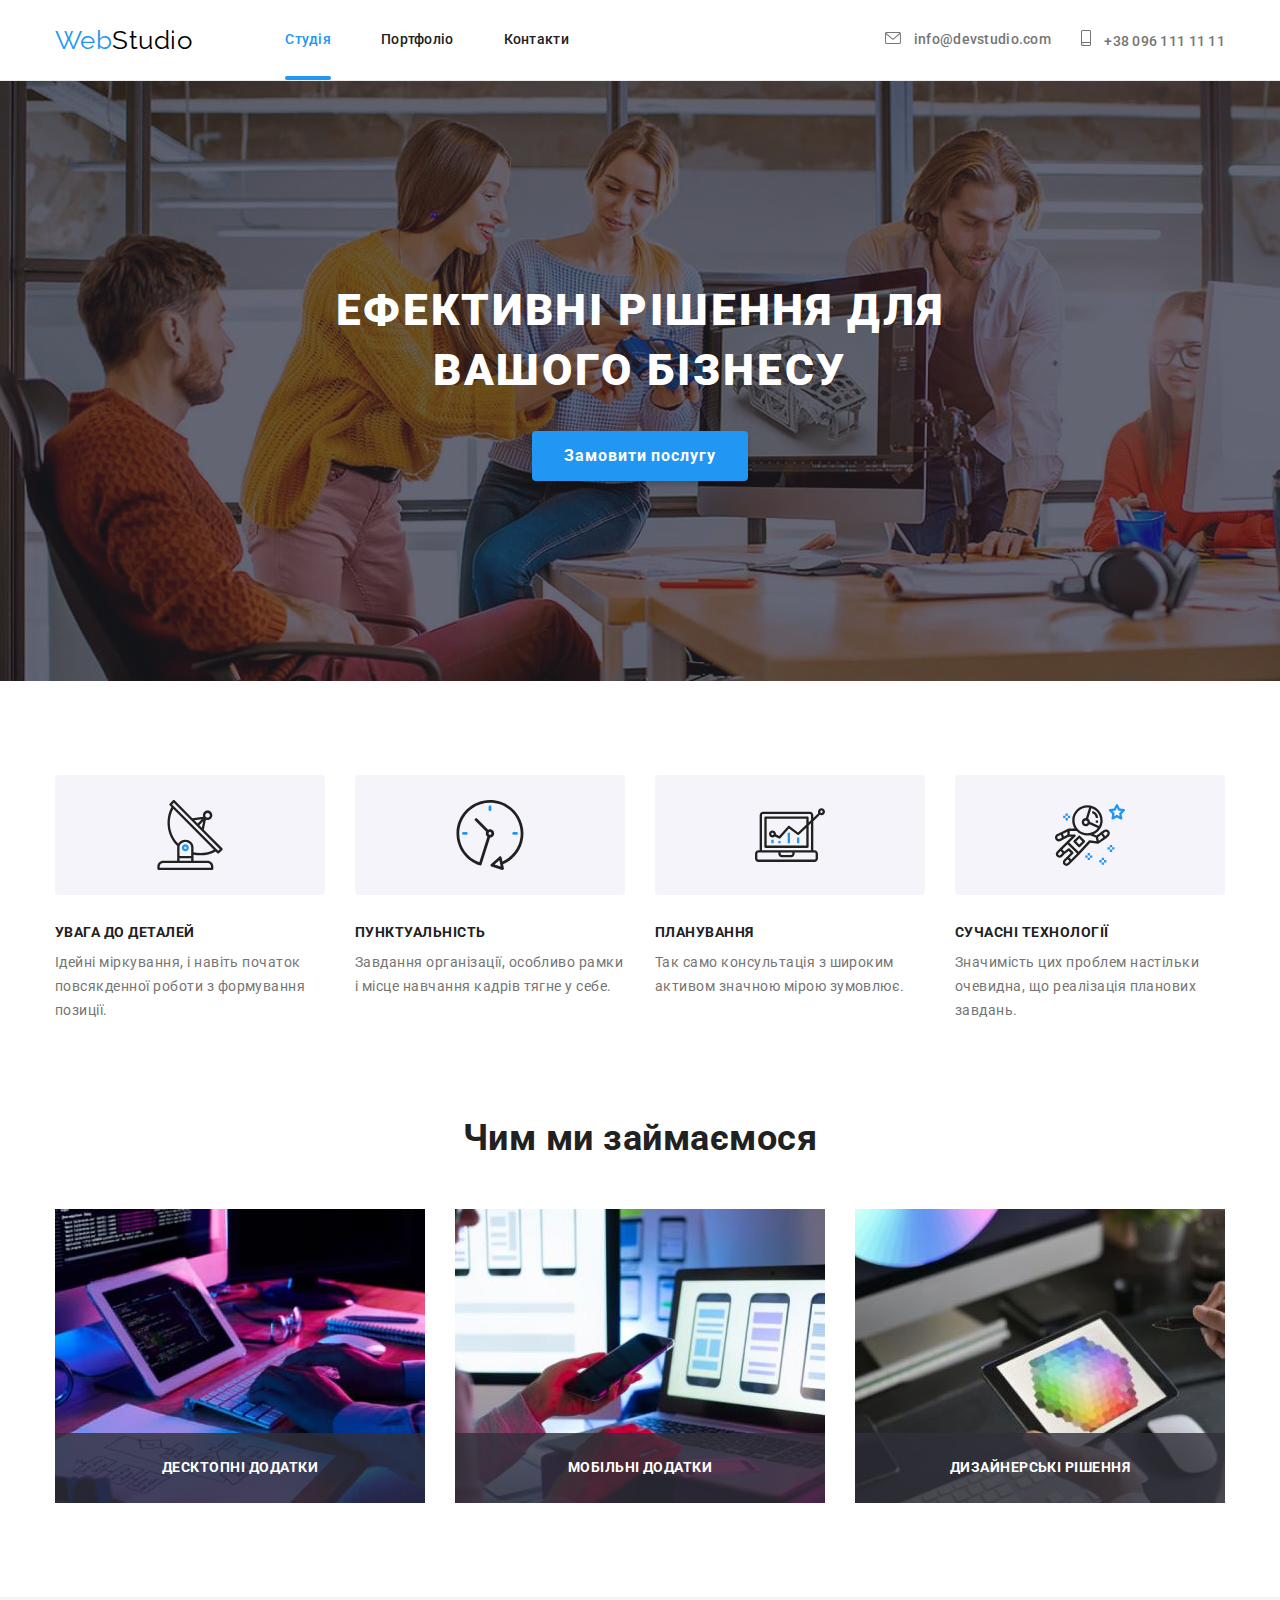
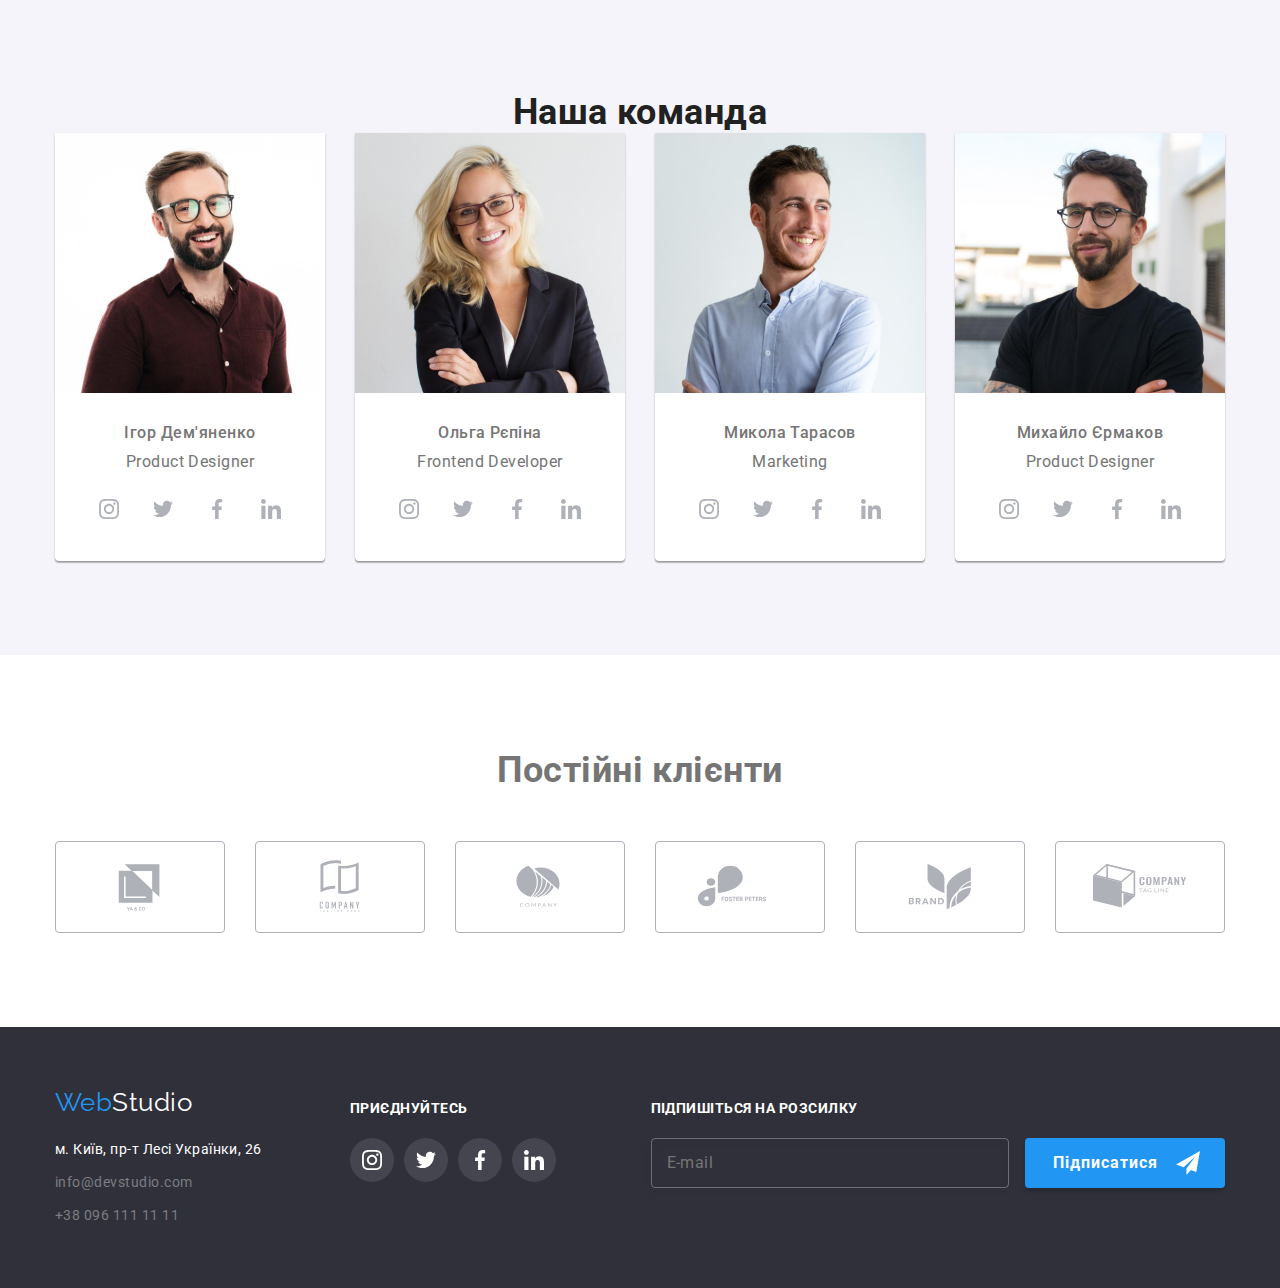
==== index.html @ 7f865528 "Created_scss_projects" ====
<!DOCTYPE html>
<html lang="uk">

<head>
    <meta charset="UTF-8">
    <meta http-equiv="X-UA-Compatible" content="IE=edge">
    <meta name="viewport" content="width=device-width, initial-scale=1.0">
    <title>Web Studio</title>

    <link rel="preconnect" href="https://fonts.googleapis.com">
    <link rel="preconnect" href="https://fonts.gstatic.com" crossorigin>
    <link
        href="https://fonts.googleapis.com/css2?family=Raleway:wght@700&family=Roboto:wght@400;500;700;900&display=swap"
        rel="stylesheet">

    <link rel="stylesheet"
        href="https://cdnjs.cloudflare.com/ajax/libs/modern-normalize/1.1.0/modern-normalize.min.css">

    <link rel="stylesheet" href="./css/styles.css">
    <link rel="stylesheet" href="./css/main.min.css">
</head>

<body>

    <!--https://www.figma.com/file/L1sQE5gJmSrHmVDS6Bs9R8/Web-Studio-(Version-2.1)-(Copy)?node-id=0%3A1-->

    <!--Site header!-->

    <header class="page-header">

        <nav class="container page-header__container">

            <a href="./index.html" lang="en" class="logo logo--headercolor page-header__logo">
                <span class="logo--partcolor">Web</span>Studio</a>

            <ul class="site-nav">
                <li class="site-nav__item"><a href="./index.html" class="site-nav__link current">Студія</a></li>
                <li class="site-nav__item"><a href="./portfolio.html" class="site-nav__link">Портфоліо</a></li>
                <li class="site-nav__item"><a href="" class="site-nav__link">Контакти</a></li>
            </ul>

            <ul class="contacts">
                <li class="contacts__item"><a href="mailto:info@devstudio.com" class="contacts__link">
                        <svg class="contacts__item--icon" width="16" height="12">
                            <use href="./images/icons.svg#icon-envelope"></use>
                        </svg>
                        info@devstudio.com</a></li>
                <li class="contacts__item"><a href="tel:+380961111111" class="contacts__link">
                        <svg class="contacts__item--icon" width="10" height="16">
                            <use href="./images/icons.svg#icon-smartphone"></use>
                        </svg>
                        +38 096 111 11 11</a></li>
            </ul>
        </nav>

    </header>

    <!--Main part!-->

    <main>


        <section class="hero">
            <div class="container hero__container">
                <h1 class="hero__title hero__title--indent">Ефективні рішення для <br>вашого бізнесу</h1>
                <button type="button" class="button-hero" data-modal-open>Замовити послугу</button>
            </div>
        </section>

        <section class="container features">
            <h2 class="section__title visually-hidden">Наші переваги</h2>

            <ul class="features__list">
                <li class="features__item">
                    <div class="features__icon features__icon--indent">
                        <svg class="features__picture" width="70" height="70">
                            <use href="./images/icons.svg#icon-antenna"></use>
                        </svg>
                    </div>
                    <h3 class="subtitle features__subtitle--indent">увага до деталей</h3>
                    <p class="features__text">Ідейні міркування, і навіть початок повсякденної роботи з формування
                        позиції.</p>
                </li>
                <li class="features__item">
                    <div class="features__icon features__icon--indent">
                        <svg class="features__picture" width="70" height="70">
                            <use href="./images/icons.svg#icon-clock"></use>
                        </svg>
                    </div>
                    <h3 class="subtitle features__subtitle--indent">пунктуальність</h3>
                    <p class="features__text">Завдання організації, особливо рамки і місце навчання кадрів тягне у себе.
                    </p>
                </li>
                <li class="features__item">
                    <div class="features__icon features__icon--indent">
                        <svg class="features__picture" width="70" height="70">
                            <use href="./images/icons.svg#icon-diagram"></use>
                        </svg>
                    </div>
                    <h3 class="subtitle features__subtitle--indent">планування</h3>
                    <p class="features__text">Так само консультація з широким активом значною мірою зумовлює.</p>
                </li>
                <li class="features__item">
                    <div class="features__icon features__icon--indent">
                        <svg class="features__picture" width="70" height="70">
                            <use href="./images/icons.svg#icon-astronaut"></use>
                        </svg>
                    </div>
                    <h3 class="subtitle features__subtitle--indent">сучасні технології</h3>
                    <p class="features__text">Значимість цих проблем настільки очевидна, що реалізація планових завдань.
                    </p>
                </li>
            </ul>
        </section>

        <section class="projects">
            <div class="container projects__container">
                <h2 class="section__title section__title--indent">Чим ми займаємося</h2>
                <ul class="projects__list">
                    <li class="projects__item">
                        <img src="./images/img-1.jpg" alt="Комп'ютер" width="370">
                        <h3 class="subtitle projects__subtitle">Десктопні додатки</h3>
                    </li>
                    <li class="projects__item">
                        <img src="./images/img-2.jpg" alt="Телефон" width="370">
                        <h3 class="subtitle projects__subtitle">Мобільні додатки</h3>
                    </li>
                    <li class="projects__item">
                        <img src="./images/img-3.jpg" alt="Планшет" width="370">
                        <h3 class="subtitle projects__subtitle">Дизайнерські рішення</h3>
                    </li>
                </ul>
            </div>
        </section>

        <section class="team">
            <div class="container">
                <h2 class="title section__title">Наша команда</h2>
                <ul class="list">
                    <li class="item item-card">
                        <img src="./images/photo-1.jpg" alt="Фото Ігора" width="270">
                        <h3 class="title title-name">Ігор Дем'яненко</h3>
                        <p lang="en" class="text">Product Designer</p>
                        <ul class="list list-networks">
                            <li class="item icon-item">
                                <a href="" class="link social-networks" aria-label="Instagram">
                                    <svg class="icon-networks" width="20" height="20">
                                        <use href="./images/icons.svg#icon-instagram"></use>
                                    </svg>
                                </a><span class="visually-hidden">Instagram</span>
                            </li>
                            <li class="item icon-item">
                                <a href="" class="link social-networks" aria-label="Twitter">
                                    <svg class="icon-networks" width="20" height="20">
                                        <use href="./images/icons.svg#icon-twitter"></use>
                                    </svg>
                                </a><span class="visually-hidden">Twitter</span>
                            </li>
                            <li class="item icon-item">
                                <a href="" class="link social-networks" aria-label="Facebook">
                                    <svg class="icon-networks" width="20" height="20">
                                        <use href="./images/icons.svg#icon-facebook"></use>
                                    </svg>
                                </a><span class="visually-hidden">Facebook</span>
                            </li>
                            <li class="item icon-item">
                                <a href="" class="link social-networks" aria-label="Linkedin">
                                    <svg class="icon-networks" width="20" height="20">
                                        <use href="./images/icons.svg#icon-linkedin"></use>
                                    </svg>
                                </a><span class="visually-hidden">Linkedin</span>
                            </li>
                        </ul>
                    </li>
                    <li class="item item-card">
                        <img src="./images/photo-2.jpg" alt="Фото Ольги" width="270">
                        <h3 class="title title-name">Ольга Рєпіна</h3>
                        <p lang="en" class="text">Frontend Developer</p>
                        <ul class="list list-networks">
                            <li class="item icon-item">
                                <a href="" class="link social-networks" aria-label="Instagram">
                                    <svg class="icon-networks" width="20" height="20">
                                        <use href="./images/icons.svg#icon-instagram"></use>
                                    </svg>
                                </a><span class="visually-hidden">Instagram</span>
                            </li>
                            <li class="item icon-item">
                                <a href="" class="link social-networks" aria-label="Twitter">
                                    <svg class="icon-networks" width="20" height="20">
                                        <use href="./images/icons.svg#icon-twitter"></use>
                                    </svg>
                                </a><span class="visually-hidden">Twitter</span>
                            </li>
                            <li class="item icon-item">
                                <a href="" class="link social-networks" aria-label="Facebook">
                                    <svg class="icon-networks" width="20" height="20">
                                        <use href="./images/icons.svg#icon-facebook"></use>
                                    </svg>
                                </a><span class="visually-hidden">Facebook</span>
                            </li>
                            <li class="item icon-item">
                                <a href="" class="link social-networks" aria-label="Linkedin">
                                    <svg class="icon-networks" width="20" height="20">
                                        <use href="./images/icons.svg#icon-linkedin"></use>
                                    </svg>
                                </a><span class="visually-hidden">Linkedin</span>
                            </li>
                        </ul>
                    </li>
                    <li class="item item-card">
                        <img src="./images/photo-3.jpg" alt="Фото Миколи" width="270">
                        <h3 class="title title-name">Микола Тарасов</h3>
                        <p lang="en" class="text">Marketing</p>
                        <ul class="list list-networks">
                            <li class="item icon-item">
                                <a href="" class="link social-networks" aria-label="Instagram">
                                    <svg class="icon-networks" width="20" height="20">
                                        <use href="./images/icons.svg#icon-instagram"></use>
                                    </svg>
                                </a><span class="visually-hidden">Instagram</span>
                            </li>
                            <li class="item icon-item">
                                <a href="" class="link social-networks" aria-label="Twitter">
                                    <svg class="icon-networks" width="20" height="20">
                                        <use href="./images/icons.svg#icon-twitter"></use>
                                    </svg>
                                </a><span class="visually-hidden">Twitter</span>
                            </li>
                            <li class="item icon-item">
                                <a href="" class="link social-networks" aria-label="Facebook">
                                    <svg class="icon-networks" width="20" height="20">
                                        <use href="./images/icons.svg#icon-facebook"></use>
                                    </svg>
                                </a><span class="visually-hidden">Facebook</span>
                            </li>
                            <li class="item icon-item">
                                <a href="" class="link social-networks" aria-label="Linkedin">
                                    <svg class="icon-networks" width="20" height="20">
                                        <use href="./images/icons.svg#icon-linkedin"></use>
                                    </svg>
                                </a><span class="visually-hidden">Linkedin</span>
                            </li>
                        </ul>
                    </li>
                    <li class="item item-card">
                        <img src="./images/photo-4.jpg" alt="Фото Михайла" width="270">
                        <h3 class="title title-name">Михайло Єрмаков</h3>
                        <p lang="en" class="text">Product Designer</p>
                        <ul class="list list-networks">
                            <li class="item icon-item">
                                <a href="" class="link social-networks" aria-label="Instagram">
                                    <svg class="icon-networks" width="20" height="20">
                                        <use href="./images/icons.svg#icon-instagram"></use>
                                    </svg>
                                </a><span class="visually-hidden">Instagram</span>
                            </li>
                            <li class="item icon-item">
                                <a href="" class="link social-networks" aria-label="Twitter">
                                    <svg class="icon-networks" width="20" height="20">
                                        <use href="./images/icons.svg#icon-twitter"></use>
                                    </svg>
                                </a><span class="visually-hidden">Twitter</span>
                            </li>
                            <li class="item icon-item">
                                <a href="" class="link social-networks" aria-label="Facebook">
                                    <svg class="icon-networks" width="20" height="20">
                                        <use href="./images/icons.svg#icon-facebook"></use>
                                    </svg>
                                </a><span class="visually-hidden">Facebook</span>
                            </li>
                            <li class="item icon-item">
                                <a href="" class="link social-networks" aria-label="Linkedin">
                                    <svg class="icon-networks" width="20" height="20">
                                        <use href="./images/icons.svg#icon-linkedin"></use>
                                    </svg>
                                </a><span class="visually-hidden">Linkedin</span>
                            </li>
                        </ul>
                    </li>
                </ul>
            </div>
        </section>

        <section class="clients">

            <div class="container">

                <h2 class="title">Постійні клієнти</h2>

                <ul class="list">
                    <li class="item">
                        <a href="" class="link" aria-label="YO&CO">
                            <svg class="icon-clients" width="106" height="60">
                                <use href="./images/icons.svg#icon-YOCO">
                                    <span class="visually-hidden">YO&CO</span>
                                </use>
                            </svg>
                        </a>
                    </li>
                    <li>
                        <a href="" class="link" aria-label="Tarline Here">
                            <svg class="icon-clients" width="106" height="60">
                                <use href="./images/icons.svg#icon-Tarline-Here">
                                    <span class="visually-hidden">Tarline Here</span>
                                </use>
                            </svg>
                        </a>
                    </li>
                    <li>
                        <a href="" class="link" aria-label="Company">
                            <svg class="icon-clients" width="106" height="60">
                                <use href="./images/icons.svg#icon-Company">
                                    <span class="visually-hidden">Company</span>
                                </use>
                            </svg>
                        </a>
                    </li>
                    <li>
                        <a href="" class="link" aria-label="Foster Peters">
                            <svg class="icon-clients" width="106" height="60">
                                <use href="./images/icons.svg#icon-Foster-Peders">
                                    <span class="visually-hidden">Foster Peters</span>
                                </use>
                            </svg>
                        </a>
                    </li>
                    <li>
                        <a href="" class="link" aria-label="Brand">
                            <svg class="icon-clients" width="106" height="60">
                                <use href="./images/icons.svg#icon-Brand">
                                    <span class="visually-hidden">Brand</span>
                                </use>
                            </svg>
                        </a>
                    </li>
                    <li>
                        <a href="" class="link" aria-label="Tag Line">
                            <svg class="icon-clients" width="106" height="60">
                                <use href="./images/icons.svg#icon-Tag-Line">
                                    <span class="visually-hidden">Tag Line</span>
                                </use>
                            </svg>
                        </a>
                    </li>
                </ul>
            </div>


        </section>

    </main>

    <!--Site footer!-->

    <footer class="page-footer">

        <section class="container footer-padding">
            <div class="footer-nav">
                <a href="./index.html" lang="en" class="logo logo--footercolor page-footer__logo"><span
                        class="logo--partcolor">Web</span>Studio</a>

                <address>
                    <ul class="contacts-footer list">
                        <li class="item">
                            <a href="https://goo.gl/maps/ekGpi4PjUEy4v1Jb8" target="_blank" rel="noopener noreferrer"
                                class="footer-address link">м. Київ, пр-т Лесі Українки, 26</a>
                        </li>
                        <li class="item"><a href="mailto:info@devstudio.com"
                                class="footer-mail link">info@devstudio.com</a>
                        </li>
                        <li class="item"><a href="tel:+380961111111" class="footer-mail link">+38 096 111 11 11</a></li>
                    </ul>
                </address>
            </div>

            <div class="networks">
                <b class="title">приєднуйтесь</b>

                <ul class="list list-networks">
                    <li class="item icon-item">
                        <a href="" class="link social-networks" aria-label="Instagram">
                            <svg class="icon-networks" width="20" height="20">
                                <use href="./images/icons.svg#icon-instagram"></use>
                            </svg>
                        </a><span class="visually-hidden">Instagram</span>
                    </li>
                    <li class="item icon-item">
                        <a href="" class="link social-networks" aria-label="Twitter">
                            <svg class="icon-networks" width="20" height="20">
                                <use href="./images/icons.svg#icon-twitter"></use>
                            </svg>
                        </a><span class="visually-hidden">Twitter</span>
                    </li>
                    <li class="item icon-item">
                        <a href="" class="link social-networks" aria-label="Facebook">
                            <svg class="icon-networks" width="20" height="20">
                                <use href="./images/icons.svg#icon-facebook"></use>
                            </svg>
                        </a><span class="visually-hidden">Facebook</span>
                    </li>
                    <li class="item icon-item">
                        <a href="" class="link social-networks" aria-label="Linkedin">
                            <svg class="icon-networks" width="20" height="20">
                                <use href="./images/icons.svg#icon-linkedin"></use>
                            </svg>
                        </a><span class="visually-hidden">Linkedin</span>
                    </li>
                </ul>

            </div>

            <div class="subscribe">
                <b class="title">Підпишіться на розсилку</b>

                <form class="form">
                    <div class="subscribe-form-field">

                        <input type="email" class="form-input" name="mail" id="mail" placeholder=" "
                            autocomplete="off" />
                        <label for="mail" class="form-label">E-mail</label>

                        <button type="submit" class="button-submit">
                            <svg class="button-submit__icon" width="24" height="24">
                                <use href="./images/icons.svg#icon-paperplane"></use>
                            </svg>
                            Підписатися</button>
                    </div>
                </form>
            </div>

        </section>

    </footer>

    <!--Modal window!-->

    <div class="backdrop is-hidden" data-modal>
        <div class="modal">
            <button type="button" class="button-modal" data-modal-close>
                <svg class="item-icon" width="18" height="18">
                    <use href="./images/icons.svg#icon-Cross-min"></use>
                </svg>
            </button>

            <p class="text">Залиште свої дані, ми вам передзвонимо</p>

            <form class="form" action="javascript:void(0);">
                <label class="modal-field">
                    <span class="modal-label">Ім'я</span>
                    <div class="form-input">
                        <input type="text" class="modal-input" name="text" autocomplete="off">
                        <svg class="icon-modal-input" width="18" height="18">
                            <use href="./images/icons.svg#icon-person"></use>
                        </svg>
                    </div>

                </label>
                <label class="modal-field">
                    <span class="modal-label">Телефон</span>
                    <div class="form-input">
                        <input type="tel" class="modal-input" name="tel" autocomplete="off">
                        <svg class="icon-modal-input" width="18" height="18">
                            <use href="./images/icons.svg#icon-phone"></use>
                        </svg>
                    </div>

                </label>
                <label class="modal-field">
                    <span class="modal-label">Пошта</span>
                    <div class="form-input">
                        <input type="email" class="modal-input" name="email" autocomplete="off">
                        <svg class="icon-modal-input" width="18" height="18">
                            <use href="./images/icons.svg#icon-email"></use>
                        </svg>
                    </div>

                </label>

                <div class="modal-textarea-group">
                    <label for="comment" class="modal-label">Коментар</label>
                    <textarea name="" id="comment" class="modal-textarea" placeholder="Введіть текст"></textarea>
                </div>

                <div class="modal-checkbox-group">
                    <input type="checkbox" id="rules" class="modal-checkbox visually-hidden" name="rules" value=" ">
                    <label for="rules" class="modal-checkbox-label"> Погоджуюся з розсилкою та приймаю
                        <a href="https://zakon.rada.gov.ua/laws/show/998_158#Text" target="_blank"
                            rel="noopener noreferrer" class="modal-checkbox-rules">Умови договору</a></label>
                </div>


                <button type="submit" class="button-submit modal__button">Відправити</button>
            </form>
        </div>

    </div>

    <script src="./js/modal.js"></script>
    <script src="./js/scroll.js"></script>

</body>

</html>
---- css/styles.css ----
.container.no-padding {
  padding-top: 0;
  padding-bottom: 0;
}

.container.no-padding-bottom {
  padding-bottom: 0;
}

/* -----Buttons!----- */



/* --------------------Site Header!-------------------- */


/* -----Contacts header----- */



/* --------------------Main Index Part!-------------------- */

/* -----Hero----- */


/* -----Section----- */



/* -----Our features----- */



/* -----Our progects----- */


/* -----Our team----- */

.team {
  background-color: var(--secondary-bgd-color);
}

.team .list {
  display: flex;
  justify-content: space-between;
}

.team .item-card {
  background-color: var(--primary-white-color);
  box-shadow: 0px 1px 3px rgba(0, 0, 0, 0.12), 0px 1px 1px rgba(0, 0, 0, 0.14),
    0px 2px 1px rgba(0, 0, 0, 0.2);
  border-radius: 0px 0px 4px 4px;
}

.team .section-title {
  margin-bottom: 50px;
}

.team .title-name {
  margin-top: 30px;
  margin-bottom: 10px;

  font-weight: 500;
  font-size: 16px;
  line-height: 1.19;
  text-align: center;
}

.team .text {
  margin-top: 0;
  margin-bottom: 16px;

  font-size: 16px;
  line-height: 1.19;
  text-align: center;
}

.team .list-networks {
  margin-left: 32px;
  margin-right: 32px;
  margin-bottom: 30px;

  display: grid;
  grid-template-columns: repeat(4, 1fr);
  column-gap: 10px;
  place-items: center;
}

.team .social-networks {
  transition: color 250ms cubic-bezier(0.4, 0, 0.2, 1),
    background-color 250ms cubic-bezier(0.4, 0, 0.2, 1);

  width: 44px;
  height: 44px;

  display: flex;
  justify-content: center;
  align-items: center;

  background-color: var(--primary-white-color);
  color: var(--networks-icon-color);
  border-radius: 50%;
}

.team .social-networks .icon-networks {
  fill: currentColor;
}

.team .social-networks:hover,
.team .social-networks:focus {
  background-color: var(--accent-color);
  color: var(--primary-white-color);
}

/* -----Our clients!----- */

.clients .title {
  margin-bottom: 0;

  font-size: 36px;
  line-height: 1.17;
  text-align: center;
}

.clients .list {
  margin-top: 50px;

  display: grid;
  grid-template-columns: repeat(6, 170px);
  column-gap: 30px;
}

.clients .list .link {
  transition: color 250ms cubic-bezier(0.4, 0, 0.2, 1),
    border-color 250ms cubic-bezier(0.4, 0, 0.2, 1);

  display: flex;
  height: 92px;
  justify-content: center;
  align-items: center;

  color: var(--networks-icon-color);
  border: 1px solid var(--networks-icon-color);
  border-radius: 4px;
}

.clients .list .link .icon-clients {
  fill: currentColor;
}

.clients .list .link:hover,
.clients .list .link:focus {
  color: var(--accent-color);
  border-color: var(--accent-color);
}

/* --------------------Main Portfolio Part!-------------------- */

.filtr {
  background-color: var(--primary-white-color);
}

.filtr .container.no-padding-bottom .list {
  display: flex;
  justify-content: center;
}

.filtr .container.no-padding-bottom .list .item:not(:last-child) {
  margin-right: 8px;
}

.filtr .container.no-padding {
  padding-top: 50px;
  padding-bottom: 94px;
}

.filtr .container.no-padding .list {
  display: flex;
  flex-wrap: wrap;
}

.filtr .container.no-padding .list .item {
  display: flex;
  width: calc(100%-60px) / 3;
  margin-right: 21px;
}

.filtr .container.no-padding .list .item:nth-child(3n) {
  margin-right: 0;
}

.filtr .container.no-padding .list .item:not(:nth-last-child(-n + 3)) {
  margin-bottom: 30px;
}

.filtr .container .item .title,
.filtr .container .item .text {
  margin-top: 0;
  margin-bottom: 0;
}

.filtr .container .item .title {
  padding-left: 24px;
  padding-right: 0;
  margin-top: 20px;
  margin-bottom: 4px;

  font-size: 18px;
  line-height: 2;
  letter-spacing: 0.06em;
}

.filtr .container .item .text {
  padding-top: 0;
  padding-bottom: 20px;
  padding-left: 24px;
  padding-right: 0;

  font-size: 16px;
  line-height: 1.88;
  color: var(--primary-color);
}

.filtr .container.no-padding .item {
  border-width: 0 1px 1px 1px;
  border-style: solid;
  border-color: var(--border-color);
}

.filtr .container.no-padding .list .item {
  background-color: var(--primary-white-color);
}

.filtr .container.no-padding .item:hover,
.filtr .container.no-padding .item:focus {
  box-shadow: 0px 1px 1px rgba(0, 0, 0, 0.12), 0px 4px 4px rgba(0, 0, 0, 0.06),
    1px 4px 6px rgba(0, 0, 0, 0.16);

  transition: box-shadow 250ms cubic-bezier(0.4, 0, 0.2, 1);
}

.filter-overlay {
  position: relative;
  overflow: hidden;
}

.filtr .container .item .filter-overlay.text {
  position: absolute;
  top: 0;
  left: 0;
  width: 100%;
  height: 100%;
  overflow: auto;

  display: flex;
  padding-left: 24px;
  padding-right: 24px;
  padding-top: 0;
  padding-bottom: 0;
  align-items: center;

  background-color: var(--accent-portfolio-bg-color);

  transform: translateY(100%);
  transition: transform 250ms cubic-bezier(0.4, 0, 0.2, 1);

  font-size: 18px;
  line-height: 1.56;
  color: var(--primary-white-color);
}

.filtr .container .item:hover .filter-overlay.text {
  transform: translateY(0);
}

/* --------------------Site footer!-------------------- */

.page-footer {
  background-color: var(--footer-bgd-color);
}

.page-footer .container {
  display: flex;
}

/* -----Footer nav!----- */


.container.footer-padding {
  padding-top: 60px;
  padding-bottom: 60px;
}

.contacts-footer .item:not(:last-child) {
  margin-bottom: 9px;
}

.footer-address {
  color: var(--primary-white-color);
}

.footer-mail.link {
  transition: color 250ms cubic-bezier(0.4, 0, 0.2, 1);

  color: var(--footer-contacts-color);
}

.footer-mail:hover,
.footer-mail:focus {
  color: var(--accent-color);
}

.page-footer .contacts-footer {
  font-size: 14px;
  line-height: 1.71;
  font-style: normal;
}

/* -----Footer networks!----- */

.page-footer .networks {
  padding-top: 12px;
  margin-left: 88px;
}

.page-footer .networks .title {
  font-size: 14px;
  line-height: 1.14;
  text-transform: uppercase;

  color: var(--primary-white-color);
}

.page-footer .list-networks {
  display: grid;
  grid-template-columns: repeat(4, 1fr);
  column-gap: 10px;
  place-items: center;
  margin-top: 20px;
}

.page-footer .list-networks .icon-item {
  transition: background-color 250ms cubic-bezier(0.4, 0, 0.2, 1);

  width: 44px;
  height: 44px;

  display: flex;
  justify-content: center;
  align-items: center;

  background-color: var(--footer-networks-bgd-color);
  border-radius: 50%;
}

.page-footer .list-networks .social-networks {
  color: var(--primary-white-color);
}

.page-footer .networks .icon-networks {
  display: block;
  fill: currentColor;
}

.page-footer .networks .icon-item:hover,
.page-footer .networks .icon-item:focus {
  background-color: var(--accent-color);
}

/* -----Footer subscribe!----- */

.page-footer .subscribe {
  padding-top: 12px;
  margin-left: auto;
}

.page-footer .subscribe .title {
  font-size: 14px;
  line-height: 1.14;
  text-transform: uppercase;

  color: var(--primary-white-color);
}

.subscribe-form-field {
  position: relative;
  margin-top: 20px;
  display: inline-block;
}

.subscribe .form-label {
  position: absolute;
  left: 16px;
  top: 50%;
  transform: translate(0, -50%);

  transition: transform 250ms cubic-bezier(0.4, 0, 0.2, 1),
  color 250ms cubic-bezier(0.4, 0, 0.2, 1);
}

.subscribe .form-input {
  height: 50px;
  width: 358px;
  margin-right: 12px;
  padding-left: 16px;

  color: rgba(255, 255, 255, 0.6);
  outline: none;
  background-color: transparent;
  border: 1px solid rgba(255, 255, 255, 0.3);
  filter: drop-shadow(0px 4px 4px rgba(0, 0, 0, 0.15));
  border-radius: 4px;
}

.form-input:focus + .form-label,
.form-input:not(:placeholder-shown) + .form-label {
  color: var(--primary-white-color);
  transform: translate(-75px, -50%);
}

.form-input:focus {
  border-color: var(--accent-color);
}

/* -----Modal window----- */

.backdrop {
  position: fixed;
  top: 0;
  left: 0;
  width: 100%;
  height: 100%;
  background-color: rgba(0, 0, 0, 0.2);

  opacity: 1;
  transition: opacity 250ms cubic-bezier(0.4, 0, 0.2, 1);
}

.backdrop.is-hidden {
  opacity: 0;
  pointer-events: none;
}

.backdrop.is-hidden .modal {
  transform: translate(50%, -100%) rotate(2turn) scale(0.5);
}

.modal {
  position: absolute;
  top: 50%;
  left: 50%;

  transform: translate(-50%, -50%) rotate(0deg) scale(1);
  transition: transform 250ms cubic-bezier(0.4, 0, 0.2, 1),
    opacity 250ms cubic-bezier(0.4, 0, 0.2, 1);

  width: 528px;
  max-width: 100%;
  height: 581px;
  max-height: 100%;
  padding: 40px;

  background: #ffffff;
  box-shadow: 0px 1px 3px rgba(0, 0, 0, 0.12), 0px 1px 1px rgba(0, 0, 0, 0.14),
    0px 2px 1px rgba(0, 0, 0, 0.2);
  border-radius: 4px;
}

.button-modal {
  position: absolute;
  top: 8px;
  right: 8px;
  width: 30px;
  height: 30px;

  display: flex;
  justify-content: center;
  align-items: center;

  background: #ffffff;
  border: 1px solid rgba(0, 0, 0, 0.1);
  border-radius: 50%;
}

.button-modal .item-icon {
  fill: currentColor;
  color: var(--primary-black-color);

  transition: color 250ms cubic-bezier(0.4, 0, 0.2, 1);
}

.button-modal .item-icon:hover,
.button-modal .item-icon:focus {
  color: var(--accent-color);
}

.disable-scroll {
  position: relative;
  overflow: hidden;
  height: 100vh;
}

.modal .text {
  margin-top: 0;
  margin-bottom: 12px;

  color: var(--title-and-btn-color);

  font-weight: 700;
  font-size: 20px;
  line-height: 1.15;
  text-align: center;
}

.modal .form {
  display: block;
}

.modal .form .modal-field {
  display: block;
}

.modal .form .modal-label {
  display: block;
  margin-top: 10px;
  margin-bottom: 4px;
  color: var(--primary-color);
  font-size: 12px;
  line-height: 1.17;
  letter-spacing: 0.01em;
}

.modal .form .modal-field .form-input {
  position: relative; 
}

.modal .form .modal-input {
  width: 100%;
  height: 40px;
  padding-left: 42px;

  color: var(--title-and-btn-color);
  font-size: 12px;
  line-height: 1.17;
  letter-spacing: 0.01em;
  border: 1px solid rgba(33, 33, 33, 0.2);
  border-radius: 4px;
  outline: none;

  transition: border-color 250ms cubic-bezier(0.4, 0, 0.2, 1);
}

.modal .form .icon-modal-input {
  position: absolute;
  top: 0;
  left: 0;
  transform: translate(15px, 55%);

  transition: color 250ms cubic-bezier(0.4, 0, 0.2, 1);

  fill: currentColor;
  color: var(--title-and-btn-color);
}

.modal .form .modal-input:focus {
  border-color: var(--accent-color);
  /* color: var(--accent-color); */
}

.modal .form .modal-input:focus + .icon-modal-input {
  color: var(--accent-color);
}

.modal .form .modal-textarea-group label {
  margin-bottom: 4px;

  display: block;
  color: var(--primary-color);
}

.modal .form .modal-textarea {
  width: 100%;
  height: 120px;
  padding: 12px 16px;
  resize: none;

  color: var(--primary-color);
  font-size: 12px;
  line-height: 1.17;
  letter-spacing: 0.01em;
  border: 1px solid rgba(33, 33, 33, 0.2);
  border-radius: 4px;

  outline: none;

  transition: border-color 250ms cubic-bezier(0.4, 0, 0.2, 1);
}

.modal .form .modal-textarea:focus {
  border-color: var(--accent-color);
  /* color: var(--accent-color); */
}

.modal .form .modal-textarea::placeholder {
  color: var(--placeholder-color);
  font-size: 12px;
  line-height: 1.17;
  letter-spacing: 0.01em;
}

.modal-checkbox-group {
  /* position: relative; */
  margin-top: 20px;
}

.modal .form .modal-checkbox-label {
  font-size: 14px;
  line-height: 1.71;

  color: var(--primary-color);

  display: flex;
  align-items: center;  
}

.modal .form .modal-checkbox-rules {
  display: block;
  margin-left: 0.4em;
  line-height: 0.7;
  color: var(--accent-color);
  text-decoration: none;
  border-bottom: 1px solid var(--accent-color);
}

.modal .form .modal-checkbox-label::before {
  content: '';
  width: 16px;
  height: 15px;
  border: 2px solid var(--title-and-btn-color);
  border-radius: 2px; 
  margin-left: 15px;
  margin-right: 8px;  
}

.modal-checkbox:checked + .modal-checkbox-label::before {
  border-color: transparent;
  background-color: var(--accent-color);
  background-image: url('../images/check-min.svg');
  background-size: contain;
  background-origin: border-box;
}

.modal__button {
  padding-left: 0;
  text-align: center;

  display: block;
  margin: 0 auto;
  margin-top: 20px;
}
---- css/main.min.css ----
p,h1,h2,h3,h4,h5,h6{margin:0}img{display:block}button{cursor:pointer}a,li{text-decoration:none}ul,ol{padding:0;margin:0;list-style:none}body{color:var(--primary-color);font-family:"Roboto",sans-serif;letter-spacing:.03em}:root{--primary-color: #757575;--title-and-btn-color: #212121;--secondary-bgd-color: #f5f4fa;--footer-bgd-color: #2f303a;--accent-color: #2196f3;--hero-btn-accent-color: #188ce8;--primary-white-color: #ffffff;--footer-contacts-color: #ffffff60;--primary-black-color: #000000;--button-bgd-color: #f5f4fa;--networks-icon-color: #afb1b8;--border-color: #eeeeee;--footer-networks-bgd-color: rgba(255, 255, 255, 0.1);--accent-portfolio-bg-color: rgba(33, 150, 243, 0.9);--placeholder-color: rgba(117, 117, 117, 0.5);--color-header-border: #ececec;--color-bgd-hero: #c4c4c4}.visually-hidden{position:absolute;width:1px;height:1px;margin:-1px;border:0;padding:0;white-space:nowrap;overflow:hidden}.container{width:1200px;padding-left:15px;padding-right:15px;padding-top:94px;padding-bottom:94px;margin:0 auto}.button-submit,.button-secondary,.button-primary,.button-hero{display:inline-block;border-radius:4px;min-width:73px;border-width:0;color:var(--primary-white-color);background-color:var(--accent-color);-webkit-transition:background-color 250ms cubic-bezier(0.4, 0, 0.2, 1);transition:background-color 250ms cubic-bezier(0.4, 0, 0.2, 1);font-family:inherit;font-weight:500;font-size:16px;line-height:1.62;letter-spacing:.03em}.button-hero{padding-top:10px;padding-right:32px;padding-bottom:10px;padding-left:32px;-webkit-box-shadow:0px 4px 4px rgba(0,0,0,.15);box-shadow:0px 4px 4px rgba(0,0,0,.15);font-weight:700;line-height:1.88;letter-spacing:.06em}.button-hero:hover,.button-hero:focus{background-color:var(--hero-btn-accent-color)}.button-primary{padding-top:6px;padding-right:22px;padding-bottom:6px;padding-left:22px;color:var(--primary-white-color);background-color:var(--accent-color);-webkit-box-shadow:0px 3px 1px rgba(0,0,0,.1),0px 1px 2px rgba(0,0,0,.08),0px 2px 2px rgba(0,0,0,.12);box-shadow:0px 3px 1px rgba(0,0,0,.1),0px 1px 2px rgba(0,0,0,.08),0px 2px 2px rgba(0,0,0,.12)}.button-secondary{padding-top:6px;padding-right:22px;padding-bottom:6px;padding-left:22px;color:var(--title-and-btn-color);background-color:var(--button-bgd-color);-webkit-transition:color 250ms cubic-bezier(0.4, 0, 0.2, 1),background-color 250ms cubic-bezier(0.4, 0, 0.2, 1),-webkit-box-shadow 250ms cubic-bezier(0.4, 0, 0.2, 1);transition:color 250ms cubic-bezier(0.4, 0, 0.2, 1),background-color 250ms cubic-bezier(0.4, 0, 0.2, 1),-webkit-box-shadow 250ms cubic-bezier(0.4, 0, 0.2, 1);transition:color 250ms cubic-bezier(0.4, 0, 0.2, 1),box-shadow 250ms cubic-bezier(0.4, 0, 0.2, 1),background-color 250ms cubic-bezier(0.4, 0, 0.2, 1);transition:color 250ms cubic-bezier(0.4, 0, 0.2, 1),box-shadow 250ms cubic-bezier(0.4, 0, 0.2, 1),background-color 250ms cubic-bezier(0.4, 0, 0.2, 1),-webkit-box-shadow 250ms cubic-bezier(0.4, 0, 0.2, 1)}.button-secondary:hover,.button-secondary:focus{color:var(--primary-white-color);background-color:var(--accent-color);-webkit-box-shadow:0px 3px 1px rgba(0,0,0,.1),0px 1px 2px rgba(0,0,0,.08),0px 2px 2px rgba(0,0,0,.12);box-shadow:0px 3px 1px rgba(0,0,0,.1),0px 1px 2px rgba(0,0,0,.08),0px 2px 2px rgba(0,0,0,.12)}.button-submit{position:relative;padding-top:10px;padding-right:0px;padding-bottom:10px;padding-left:28px;min-width:200px;text-align:left;-webkit-box-shadow:0px 4px 4px rgba(0,0,0,.15);box-shadow:0px 4px 4px rgba(0,0,0,.15);font-weight:700;line-height:1.88;letter-spacing:.06em}.button-submit:hover,.button-submit:focus{background-color:var(--hero-btn-accent-color)}.button-submit__icon{position:absolute;right:13px;bottom:50%;-webkit-transform:translate(-50%, 50%);transform:translate(-50%, 50%);fill:currentColor}.hero__title{color:var(--primary-white-color);font-weight:900;font-size:44px;line-height:1.36;letter-spacing:.06em;text-transform:uppercase}.section__title{color:var(--title-and-btn-color);font-size:36px;line-height:1.17;text-align:center}.subtitle{color:var(--title-and-btn-color);font-size:14px;line-height:1.14;text-transform:uppercase}.page-header{border-bottom-width:1px;border-bottom-style:solid;border-bottom-color:var(--color-header-border);background-color:var(--primary-white-color)}.page-header__container{display:-webkit-box;display:-ms-flexbox;display:flex;-webkit-box-align:center;-ms-flex-align:center;align-items:center;padding-top:0;padding-bottom:0}.logo{font-family:"Raleway",sans-serif;font-size:26px;line-height:1.19}.page-footer__logo{display:inline-block;margin-bottom:20px}.page-header__logo{margin-right:93px}.logo--headercolor{color:var(--primary-black-color)}.logo--footercolor{color:var(--primary-white-color)}.logo--partcolor{color:var(--accent-color)}.site-nav{position:relative;display:-webkit-box;display:-ms-flexbox;display:flex}.site-nav__item{position:relative}.site-nav__item:not(:last-child){margin-right:50px}.site-nav__link{display:block;padding-top:32px;padding-bottom:32px;-webkit-transition:color 250ms cubic-bezier(0.4, 0, 0.2, 1);transition:color 250ms cubic-bezier(0.4, 0, 0.2, 1);color:var(--title-and-btn-color);font-weight:500;font-size:14px;line-height:1.14;letter-spacing:.02em}.site-nav__link:hover{color:var(--accent-color)}.current{color:var(--accent-color)}.current::after{position:absolute;left:0px;bottom:0px;display:block;content:"";width:100%;height:4px;background-color:var(--accent-color);border-radius:2px}.contacts{display:-webkit-box;display:-ms-flexbox;display:flex;margin-left:auto}.contacts__item:not(:last-child){margin-right:30px}.contacts__link{padding-top:20px;padding-bottom:20px;color:var(--primary-color);-webkit-transition:color 250ms cubic-bezier(0.4, 0, 0.2, 1);transition:color 250ms cubic-bezier(0.4, 0, 0.2, 1);font-weight:500;font-size:14px;line-height:1.14;letter-spacing:.02em}.contacts__link:hover,.contacts__link:focus{color:var(--accent-color)}.contacts__item--icon{display:-webkit-inline-box;display:-ms-inline-flexbox;display:inline-flex;margin-right:10px;fill:currentColor}.hero{height:600px;max-width:1600px;margin-left:auto;margin-right:auto;background-image:-webkit-gradient(linear, left top, right top, from(rgba(47, 48, 58, 0.4)), to(rgba(47, 48, 58, 0.4))),url("../images/background-hero-min.jpg");background-image:linear-gradient(to right, rgba(47, 48, 58, 0.4), rgba(47, 48, 58, 0.4)),url("../images/background-hero-min.jpg");background-color:var(--color-bgd-hero);text-align:center}.hero__container{padding-top:0;padding-bottom:0}.hero__title--indent{margin-bottom:30px;padding-top:200px}.features__list{display:-webkit-box;display:-ms-flexbox;display:flex;-webkit-box-pack:justify;-ms-flex-pack:justify;justify-content:space-between}.features__item:not(:last-child){margin-right:30px}.features__icon{width:270px;height:120px;display:-webkit-box;display:-ms-flexbox;display:flex;-webkit-box-pack:center;-ms-flex-pack:center;justify-content:center;-webkit-box-align:center;-ms-flex-align:center;align-items:center;background-color:var(--button-bgd-color);border-radius:4px;color:var(--title-and-btn-color)}.features__icon--indent{margin-bottom:30px}.features__picture{fill:currentColor}.features__subtitle--indent{margin-bottom:10px}.features__text{margin-top:0;margin-bottom:0;width:270px;font-size:14px;line-height:1.71}.projects__container{padding-top:0}.section__title--indent{margin-bottom:50px}.projects__list{display:-webkit-box;display:-ms-flexbox;display:flex;-webkit-box-pack:justify;-ms-flex-pack:justify;justify-content:space-between}.projects__item{position:relative}.projects__subtitle{position:absolute;bottom:0;right:0;width:100%;height:70px;display:-webkit-box;display:-ms-flexbox;display:flex;margin-bottom:0;-webkit-box-pack:center;-ms-flex-pack:center;justify-content:center;-webkit-box-align:center;-ms-flex-align:center;align-items:center;color:var(--primary-white-color);background-color:rgba(47,48,58,.8)}/*# sourceMappingURL=main.min.css.map */
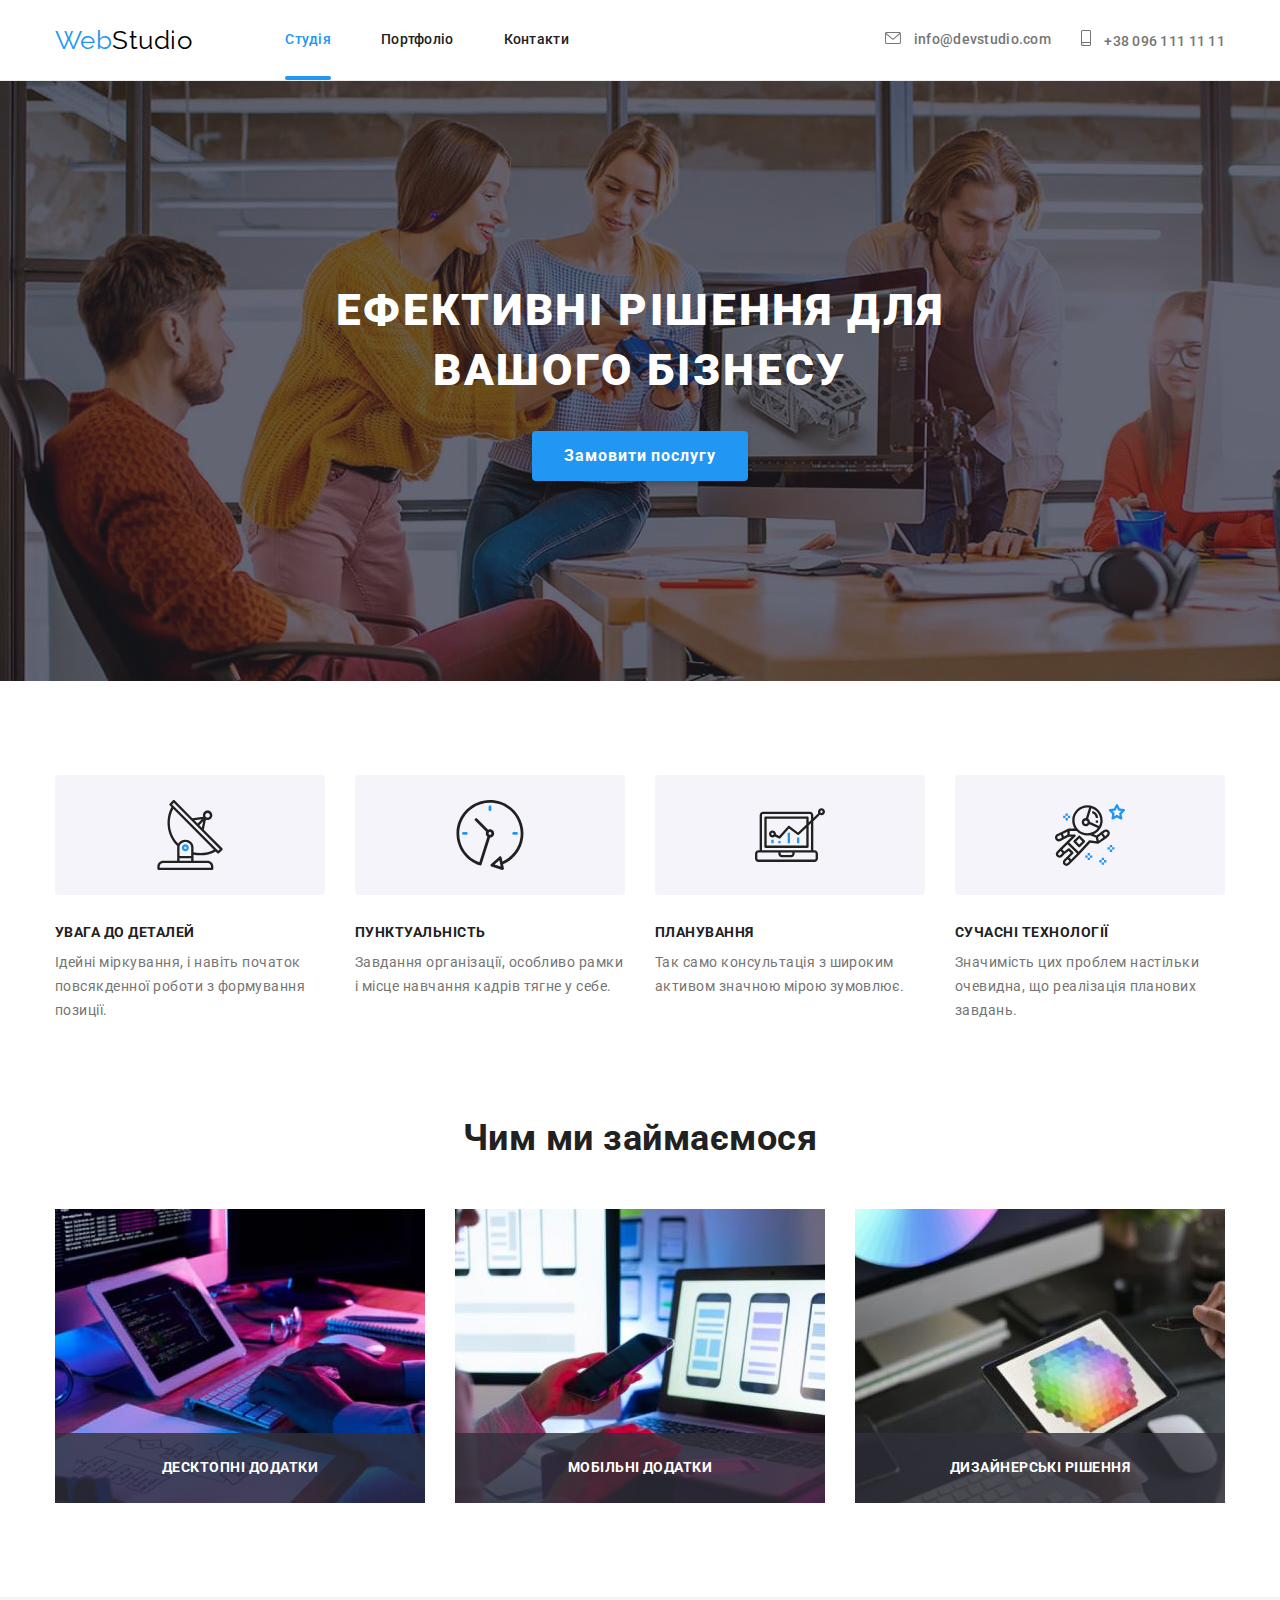
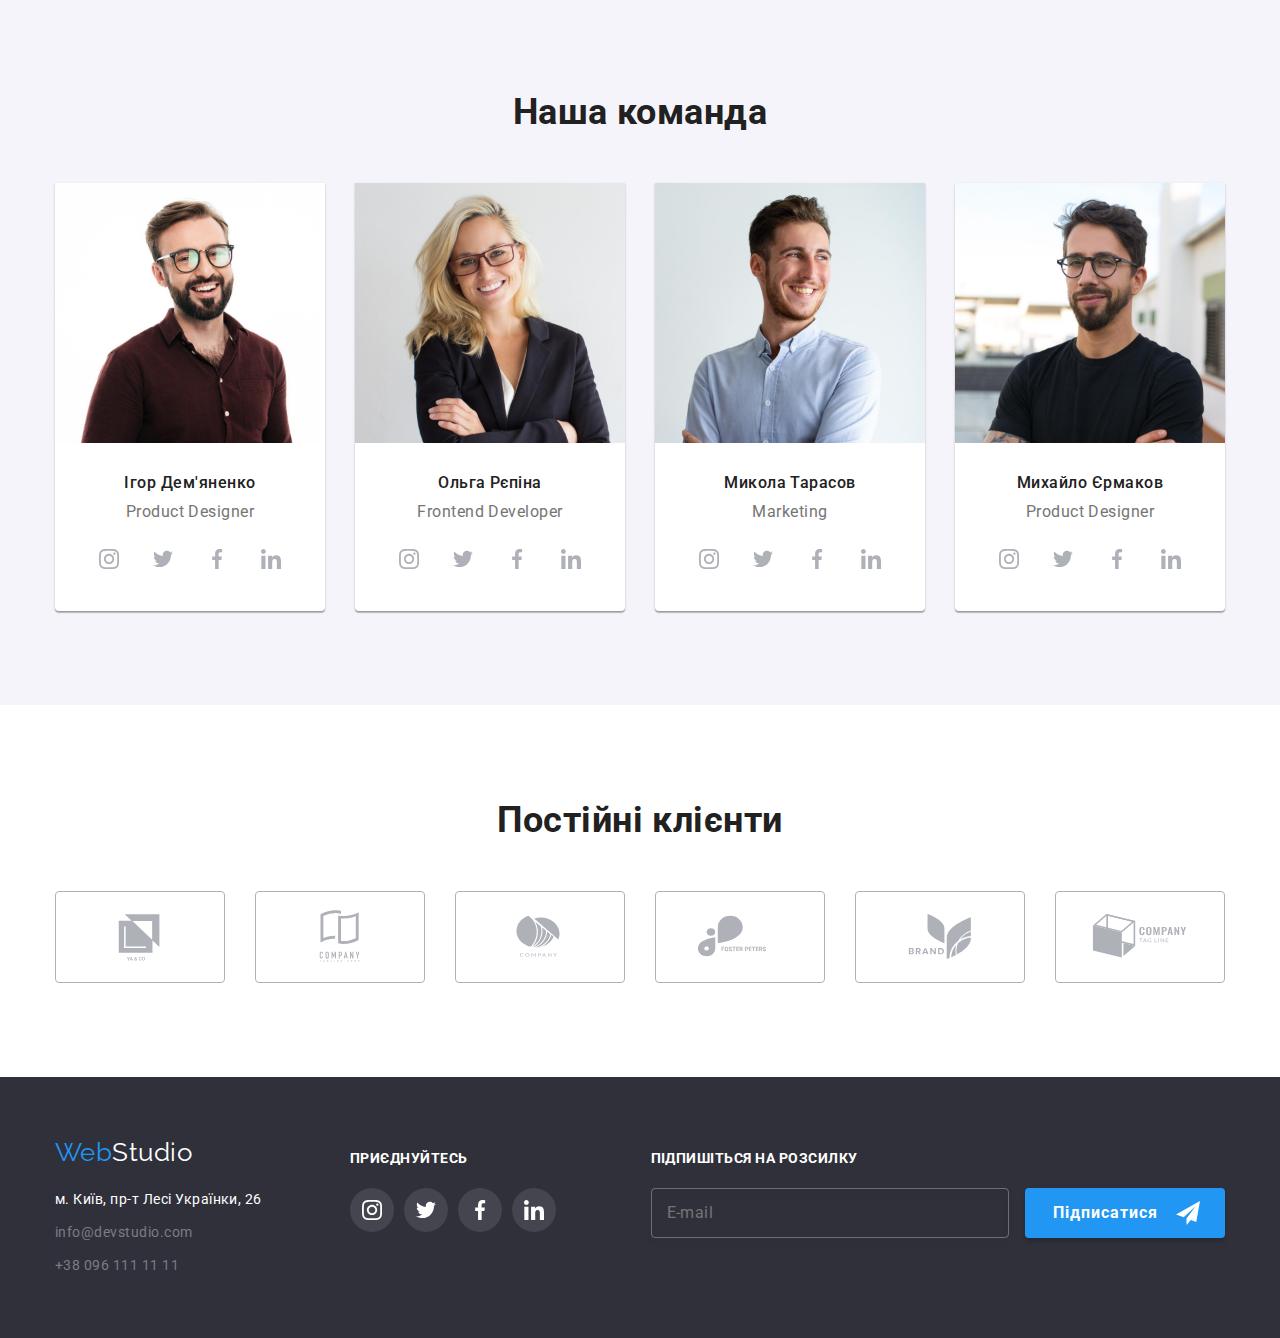
==== commit c458a8ab: "Created_scss_team" ====
--- a/index.html
+++ b/index.html
@@ -135,145 +135,145 @@
 
         <section class="team">
             <div class="container">
-                <h2 class="title section__title">Наша команда</h2>
-                <ul class="list">
-                    <li class="item item-card">
+                <h2 class="section__title section__title--indent">Наша команда</h2>
+                <ul class="team__list">
+                    <li class="team__item">
                         <img src="./images/photo-1.jpg" alt="Фото Ігора" width="270">
-                        <h3 class="title title-name">Ігор Дем'яненко</h3>
-                        <p lang="en" class="text">Product Designer</p>
-                        <ul class="list list-networks">
-                            <li class="item icon-item">
-                                <a href="" class="link social-networks" aria-label="Instagram">
+                        <h3 class="employee-name-title employee-name-title--indent">Ігор Дем'яненко</h3>
+                        <p lang="en" class="team__text team__text--indent">Product Designer</p>
+                        <ul class="team-sociallink__item team-sociallink__item--indent">
+                            <li class="">
+                                <a href="" class="team-sociallink__icon" aria-label="Instagram" >
                                     <svg class="icon-networks" width="20" height="20">
                                         <use href="./images/icons.svg#icon-instagram"></use>
                                     </svg>
-                                </a><span class="visually-hidden">Instagram</span>
-                            </li>
-                            <li class="item icon-item">
-                                <a href="" class="link social-networks" aria-label="Twitter">
+                                </a><span lang="en" class="visually-hidden">Instagram</span>
+                            </li>
+                            <li class="item icon-item">
+                                <a href="" class="team-sociallink__icon" aria-label="Twitter">
                                     <svg class="icon-networks" width="20" height="20">
                                         <use href="./images/icons.svg#icon-twitter"></use>
                                     </svg>
-                                </a><span class="visually-hidden">Twitter</span>
-                            </li>
-                            <li class="item icon-item">
-                                <a href="" class="link social-networks" aria-label="Facebook">
+                                </a><span lang="en" class="visually-hidden">Twitter</span>
+                            </li>
+                            <li class="item icon-item">
+                                <a href="" class="team-sociallink__icon" aria-label="Facebook">
                                     <svg class="icon-networks" width="20" height="20">
                                         <use href="./images/icons.svg#icon-facebook"></use>
                                     </svg>
-                                </a><span class="visually-hidden">Facebook</span>
-                            </li>
-                            <li class="item icon-item">
-                                <a href="" class="link social-networks" aria-label="Linkedin">
+                                </a><span lang="en" class="visually-hidden">Facebook</span>
+                            </li>
+                            <li class="item icon-item">
+                                <a href="" class="team-sociallink__icon" aria-label="Linkedin">
                                     <svg class="icon-networks" width="20" height="20">
                                         <use href="./images/icons.svg#icon-linkedin"></use>
                                     </svg>
-                                </a><span class="visually-hidden">Linkedin</span>
+                                </a><span lang="en" class="visually-hidden">Linkedin</span>
                             </li>
                         </ul>
                     </li>
-                    <li class="item item-card">
+                    <li class="team__item">
                         <img src="./images/photo-2.jpg" alt="Фото Ольги" width="270">
-                        <h3 class="title title-name">Ольга Рєпіна</h3>
-                        <p lang="en" class="text">Frontend Developer</p>
-                        <ul class="list list-networks">
-                            <li class="item icon-item">
-                                <a href="" class="link social-networks" aria-label="Instagram">
+                        <h3 class="employee-name-title employee-name-title--indent">Ольга Рєпіна</h3>
+                        <p lang="en" class="team__text team__text--indent">Frontend Developer</p>
+                        <ul class="team-sociallink__item team-sociallink__item--indent">
+                            <li class="item icon-item">
+                                <a href="" class="team-sociallink__icon" aria-label="Instagram">
                                     <svg class="icon-networks" width="20" height="20">
                                         <use href="./images/icons.svg#icon-instagram"></use>
                                     </svg>
-                                </a><span class="visually-hidden">Instagram</span>
-                            </li>
-                            <li class="item icon-item">
-                                <a href="" class="link social-networks" aria-label="Twitter">
+                                </a><span lang="en" class="visually-hidden">Instagram</span>
+                            </li>
+                            <li class="item icon-item">
+                                <a href="" class="team-sociallink__icon" aria-label="Twitter">
                                     <svg class="icon-networks" width="20" height="20">
                                         <use href="./images/icons.svg#icon-twitter"></use>
                                     </svg>
-                                </a><span class="visually-hidden">Twitter</span>
-                            </li>
-                            <li class="item icon-item">
-                                <a href="" class="link social-networks" aria-label="Facebook">
+                                </a><span lang="en" class="visually-hidden">Twitter</span>
+                            </li>
+                            <li class="item icon-item">
+                                <a href="" class="team-sociallink__icon" aria-label="Facebook">
                                     <svg class="icon-networks" width="20" height="20">
                                         <use href="./images/icons.svg#icon-facebook"></use>
                                     </svg>
-                                </a><span class="visually-hidden">Facebook</span>
-                            </li>
-                            <li class="item icon-item">
-                                <a href="" class="link social-networks" aria-label="Linkedin">
+                                </a><span lang="en" class="visually-hidden">Facebook</span>
+                            </li>
+                            <li class="item icon-item">
+                                <a href="" class="team-sociallink__icon" aria-label="Linkedin">
                                     <svg class="icon-networks" width="20" height="20">
                                         <use href="./images/icons.svg#icon-linkedin"></use>
                                     </svg>
-                                </a><span class="visually-hidden">Linkedin</span>
+                                </a><span lang="en" class="visually-hidden">Linkedin</span>
                             </li>
                         </ul>
                     </li>
-                    <li class="item item-card">
+                    <li class="team__item">
                         <img src="./images/photo-3.jpg" alt="Фото Миколи" width="270">
-                        <h3 class="title title-name">Микола Тарасов</h3>
-                        <p lang="en" class="text">Marketing</p>
-                        <ul class="list list-networks">
-                            <li class="item icon-item">
-                                <a href="" class="link social-networks" aria-label="Instagram">
+                        <h3 class="employee-name-title employee-name-title--indent">Микола Тарасов</h3>
+                        <p lang="en" class="team__text team__text--indent">Marketing</p>
+                        <ul class="team-sociallink__item team-sociallink__item--indent">
+                            <li class="item icon-item ">
+                                <a href="" class="team-sociallink__icon" aria-label="Instagram">
                                     <svg class="icon-networks" width="20" height="20">
                                         <use href="./images/icons.svg#icon-instagram"></use>
                                     </svg>
-                                </a><span class="visually-hidden">Instagram</span>
-                            </li>
-                            <li class="item icon-item">
-                                <a href="" class="link social-networks" aria-label="Twitter">
+                                </a><span lang="en" class="visually-hidden">Instagram</span>
+                            </li>
+                            <li class="item icon-item">
+                                <a href="" class="team-sociallink__icon" aria-label="Twitter">
                                     <svg class="icon-networks" width="20" height="20">
                                         <use href="./images/icons.svg#icon-twitter"></use>
                                     </svg>
-                                </a><span class="visually-hidden">Twitter</span>
-                            </li>
-                            <li class="item icon-item">
-                                <a href="" class="link social-networks" aria-label="Facebook">
+                                </a><span lang="en" class="visually-hidden">Twitter</span>
+                            </li>
+                            <li class="item icon-item">
+                                <a href="" class="team-sociallink__icon" aria-label="Facebook">
                                     <svg class="icon-networks" width="20" height="20">
                                         <use href="./images/icons.svg#icon-facebook"></use>
                                     </svg>
-                                </a><span class="visually-hidden">Facebook</span>
-                            </li>
-                            <li class="item icon-item">
-                                <a href="" class="link social-networks" aria-label="Linkedin">
+                                </a><span lang="en" class="visually-hidden">Facebook</span>
+                            </li>
+                            <li class="item icon-item">
+                                <a href="" class="team-sociallink__icon" aria-label="Linkedin">
                                     <svg class="icon-networks" width="20" height="20">
                                         <use href="./images/icons.svg#icon-linkedin"></use>
                                     </svg>
-                                </a><span class="visually-hidden">Linkedin</span>
+                                </a><span lang="en" class="visually-hidden">Linkedin</span>
                             </li>
                         </ul>
                     </li>
-                    <li class="item item-card">
+                    <li class="team__item">
                         <img src="./images/photo-4.jpg" alt="Фото Михайла" width="270">
-                        <h3 class="title title-name">Михайло Єрмаков</h3>
-                        <p lang="en" class="text">Product Designer</p>
-                        <ul class="list list-networks">
-                            <li class="item icon-item">
-                                <a href="" class="link social-networks" aria-label="Instagram">
+                        <h3 class="employee-name-title employee-name-title--indent">Михайло Єрмаков</h3>
+                        <p lang="en" class="team__text team__text--indent">Product Designer</p>
+                        <ul class="team-sociallink__item team-sociallink__item--indent">
+                            <li class="item icon-item">
+                                <a href="" class="team-sociallink__icon" aria-label="Instagram">
                                     <svg class="icon-networks" width="20" height="20">
                                         <use href="./images/icons.svg#icon-instagram"></use>
                                     </svg>
-                                </a><span class="visually-hidden">Instagram</span>
-                            </li>
-                            <li class="item icon-item">
-                                <a href="" class="link social-networks" aria-label="Twitter">
+                                </a><span lang="en" class="visually-hidden">Instagram</span>
+                            </li>
+                            <li class="item icon-item">
+                                <a href="" class="team-sociallink__icon" aria-label="Twitter">
                                     <svg class="icon-networks" width="20" height="20">
                                         <use href="./images/icons.svg#icon-twitter"></use>
                                     </svg>
-                                </a><span class="visually-hidden">Twitter</span>
-                            </li>
-                            <li class="item icon-item">
-                                <a href="" class="link social-networks" aria-label="Facebook">
+                                </a><span lang="en" class="visually-hidden">Twitter</span>
+                            </li>
+                            <li class="item icon-item">
+                                <a href="" class="team-sociallink__icon" aria-label="Facebook">
                                     <svg class="icon-networks" width="20" height="20">
                                         <use href="./images/icons.svg#icon-facebook"></use>
                                     </svg>
-                                </a><span class="visually-hidden">Facebook</span>
-                            </li>
-                            <li class="item icon-item">
-                                <a href="" class="link social-networks" aria-label="Linkedin">
+                                </a><span lang="en" class="visually-hidden">Facebook</span>
+                            </li>
+                            <li class="item icon-item">
+                                <a href="" class="team-sociallink__icon" aria-label="Linkedin">
                                     <svg class="icon-networks" width="20" height="20">
                                         <use href="./images/icons.svg#icon-linkedin"></use>
                                     </svg>
-                                </a><span class="visually-hidden">Linkedin</span>
+                                </a><span lang="en" class="visually-hidden">Linkedin</span>
                             </li>
                         </ul>
                     </li>
@@ -285,7 +285,7 @@
 
             <div class="container">
 
-                <h2 class="title">Постійні клієнти</h2>
+                <h2 class="section__title section__title--indent">Постійні клієнти</h2>
 
                 <ul class="list">
                     <li class="item">
--- a/css/styles.css
+++ b/css/styles.css
@@ -39,122 +39,46 @@
 
 /* -----Our team----- */
 
-.team {
-  background-color: var(--secondary-bgd-color);
-}
-
-.team .list {
-  display: flex;
-  justify-content: space-between;
-}
-
-.team .item-card {
-  background-color: var(--primary-white-color);
-  box-shadow: 0px 1px 3px rgba(0, 0, 0, 0.12), 0px 1px 1px rgba(0, 0, 0, 0.14),
-    0px 2px 1px rgba(0, 0, 0, 0.2);
-  border-radius: 0px 0px 4px 4px;
-}
-
-.team .section-title {
-  margin-bottom: 50px;
-}
-
-.team .title-name {
-  margin-top: 30px;
-  margin-bottom: 10px;
-
-  font-weight: 500;
-  font-size: 16px;
-  line-height: 1.19;
-  text-align: center;
-}
-
-.team .text {
-  margin-top: 0;
-  margin-bottom: 16px;
-
-  font-size: 16px;
-  line-height: 1.19;
-  text-align: center;
-}
-
-.team .list-networks {
-  margin-left: 32px;
-  margin-right: 32px;
-  margin-bottom: 30px;
-
-  display: grid;
-  grid-template-columns: repeat(4, 1fr);
-  column-gap: 10px;
-  place-items: center;
-}
-
-.team .social-networks {
-  transition: color 250ms cubic-bezier(0.4, 0, 0.2, 1),
-    background-color 250ms cubic-bezier(0.4, 0, 0.2, 1);
-
-  width: 44px;
-  height: 44px;
-
-  display: flex;
-  justify-content: center;
-  align-items: center;
-
-  background-color: var(--primary-white-color);
-  color: var(--networks-icon-color);
-  border-radius: 50%;
-}
-
-.team .social-networks .icon-networks {
-  fill: currentColor;
-}
-
-.team .social-networks:hover,
-.team .social-networks:focus {
-  background-color: var(--accent-color);
-  color: var(--primary-white-color);
-}
-
 /* -----Our clients!----- */
 
 .clients .title {
-  margin-bottom: 0;
-
-  font-size: 36px;
-  line-height: 1.17;
-  text-align: center;
+    margin-bottom: 0;
+
+    font-size: 36px;
+    line-height: 1.17;
+    text-align: center;
 }
 
 .clients .list {
-  margin-top: 50px;
-
-  display: grid;
-  grid-template-columns: repeat(6, 170px);
-  column-gap: 30px;
+    margin-top: 50px;
+
+    display: grid;
+    grid-template-columns: repeat(6, 170px);
+    column-gap: 30px;
 }
 
 .clients .list .link {
-  transition: color 250ms cubic-bezier(0.4, 0, 0.2, 1),
-    border-color 250ms cubic-bezier(0.4, 0, 0.2, 1);
-
-  display: flex;
-  height: 92px;
-  justify-content: center;
-  align-items: center;
-
-  color: var(--networks-icon-color);
-  border: 1px solid var(--networks-icon-color);
-  border-radius: 4px;
+    transition: color 250ms cubic-bezier(0.4, 0, 0.2, 1),
+        border-color 250ms cubic-bezier(0.4, 0, 0.2, 1);
+
+    display: flex;
+    height: 92px;
+    justify-content: center;
+    align-items: center;
+
+    color: var(--networks-icon-color);
+    border: 1px solid var(--networks-icon-color);
+    border-radius: 4px;
 }
 
 .clients .list .link .icon-clients {
-  fill: currentColor;
+    fill: currentColor;
 }
 
 .clients .list .link:hover,
 .clients .list .link:focus {
-  color: var(--accent-color);
-  border-color: var(--accent-color);
+    color: var(--accent-color);
+    border-color: var(--accent-color);
 }
 
 /* --------------------Main Portfolio Part!-------------------- */
--- a/css/main.min.css
+++ b/css/main.min.css
@@ -1 +1 @@
-p,h1,h2,h3,h4,h5,h6{margin:0}img{display:block}button{cursor:pointer}a,li{text-decoration:none}ul,ol{padding:0;margin:0;list-style:none}body{color:var(--primary-color);font-family:"Roboto",sans-serif;letter-spacing:.03em}:root{--primary-color: #757575;--title-and-btn-color: #212121;--secondary-bgd-color: #f5f4fa;--footer-bgd-color: #2f303a;--accent-color: #2196f3;--hero-btn-accent-color: #188ce8;--primary-white-color: #ffffff;--footer-contacts-color: #ffffff60;--primary-black-color: #000000;--button-bgd-color: #f5f4fa;--networks-icon-color: #afb1b8;--border-color: #eeeeee;--footer-networks-bgd-color: rgba(255, 255, 255, 0.1);--accent-portfolio-bg-color: rgba(33, 150, 243, 0.9);--placeholder-color: rgba(117, 117, 117, 0.5);--color-header-border: #ececec;--color-bgd-hero: #c4c4c4}.visually-hidden{position:absolute;width:1px;height:1px;margin:-1px;border:0;padding:0;white-space:nowrap;overflow:hidden}.container{width:1200px;padding-left:15px;padding-right:15px;padding-top:94px;padding-bottom:94px;margin:0 auto}.button-submit,.button-secondary,.button-primary,.button-hero{display:inline-block;border-radius:4px;min-width:73px;border-width:0;color:var(--primary-white-color);background-color:var(--accent-color);-webkit-transition:background-color 250ms cubic-bezier(0.4, 0, 0.2, 1);transition:background-color 250ms cubic-bezier(0.4, 0, 0.2, 1);font-family:inherit;font-weight:500;font-size:16px;line-height:1.62;letter-spacing:.03em}.button-hero{padding-top:10px;padding-right:32px;padding-bottom:10px;padding-left:32px;-webkit-box-shadow:0px 4px 4px rgba(0,0,0,.15);box-shadow:0px 4px 4px rgba(0,0,0,.15);font-weight:700;line-height:1.88;letter-spacing:.06em}.button-hero:hover,.button-hero:focus{background-color:var(--hero-btn-accent-color)}.button-primary{padding-top:6px;padding-right:22px;padding-bottom:6px;padding-left:22px;color:var(--primary-white-color);background-color:var(--accent-color);-webkit-box-shadow:0px 3px 1px rgba(0,0,0,.1),0px 1px 2px rgba(0,0,0,.08),0px 2px 2px rgba(0,0,0,.12);box-shadow:0px 3px 1px rgba(0,0,0,.1),0px 1px 2px rgba(0,0,0,.08),0px 2px 2px rgba(0,0,0,.12)}.button-secondary{padding-top:6px;padding-right:22px;padding-bottom:6px;padding-left:22px;color:var(--title-and-btn-color);background-color:var(--button-bgd-color);-webkit-transition:color 250ms cubic-bezier(0.4, 0, 0.2, 1),background-color 250ms cubic-bezier(0.4, 0, 0.2, 1),-webkit-box-shadow 250ms cubic-bezier(0.4, 0, 0.2, 1);transition:color 250ms cubic-bezier(0.4, 0, 0.2, 1),background-color 250ms cubic-bezier(0.4, 0, 0.2, 1),-webkit-box-shadow 250ms cubic-bezier(0.4, 0, 0.2, 1);transition:color 250ms cubic-bezier(0.4, 0, 0.2, 1),box-shadow 250ms cubic-bezier(0.4, 0, 0.2, 1),background-color 250ms cubic-bezier(0.4, 0, 0.2, 1);transition:color 250ms cubic-bezier(0.4, 0, 0.2, 1),box-shadow 250ms cubic-bezier(0.4, 0, 0.2, 1),background-color 250ms cubic-bezier(0.4, 0, 0.2, 1),-webkit-box-shadow 250ms cubic-bezier(0.4, 0, 0.2, 1)}.button-secondary:hover,.button-secondary:focus{color:var(--primary-white-color);background-color:var(--accent-color);-webkit-box-shadow:0px 3px 1px rgba(0,0,0,.1),0px 1px 2px rgba(0,0,0,.08),0px 2px 2px rgba(0,0,0,.12);box-shadow:0px 3px 1px rgba(0,0,0,.1),0px 1px 2px rgba(0,0,0,.08),0px 2px 2px rgba(0,0,0,.12)}.button-submit{position:relative;padding-top:10px;padding-right:0px;padding-bottom:10px;padding-left:28px;min-width:200px;text-align:left;-webkit-box-shadow:0px 4px 4px rgba(0,0,0,.15);box-shadow:0px 4px 4px rgba(0,0,0,.15);font-weight:700;line-height:1.88;letter-spacing:.06em}.button-submit:hover,.button-submit:focus{background-color:var(--hero-btn-accent-color)}.button-submit__icon{position:absolute;right:13px;bottom:50%;-webkit-transform:translate(-50%, 50%);transform:translate(-50%, 50%);fill:currentColor}.hero__title{color:var(--primary-white-color);font-weight:900;font-size:44px;line-height:1.36;letter-spacing:.06em;text-transform:uppercase}.section__title{color:var(--title-and-btn-color);font-size:36px;line-height:1.17;text-align:center}.subtitle{color:var(--title-and-btn-color);font-size:14px;line-height:1.14;text-transform:uppercase}.page-header{border-bottom-width:1px;border-bottom-style:solid;border-bottom-color:var(--color-header-border);background-color:var(--primary-white-color)}.page-header__container{display:-webkit-box;display:-ms-flexbox;display:flex;-webkit-box-align:center;-ms-flex-align:center;align-items:center;padding-top:0;padding-bottom:0}.logo{font-family:"Raleway",sans-serif;font-size:26px;line-height:1.19}.page-footer__logo{display:inline-block;margin-bottom:20px}.page-header__logo{margin-right:93px}.logo--headercolor{color:var(--primary-black-color)}.logo--footercolor{color:var(--primary-white-color)}.logo--partcolor{color:var(--accent-color)}.site-nav{position:relative;display:-webkit-box;display:-ms-flexbox;display:flex}.site-nav__item{position:relative}.site-nav__item:not(:last-child){margin-right:50px}.site-nav__link{display:block;padding-top:32px;padding-bottom:32px;-webkit-transition:color 250ms cubic-bezier(0.4, 0, 0.2, 1);transition:color 250ms cubic-bezier(0.4, 0, 0.2, 1);color:var(--title-and-btn-color);font-weight:500;font-size:14px;line-height:1.14;letter-spacing:.02em}.site-nav__link:hover{color:var(--accent-color)}.current{color:var(--accent-color)}.current::after{position:absolute;left:0px;bottom:0px;display:block;content:"";width:100%;height:4px;background-color:var(--accent-color);border-radius:2px}.contacts{display:-webkit-box;display:-ms-flexbox;display:flex;margin-left:auto}.contacts__item:not(:last-child){margin-right:30px}.contacts__link{padding-top:20px;padding-bottom:20px;color:var(--primary-color);-webkit-transition:color 250ms cubic-bezier(0.4, 0, 0.2, 1);transition:color 250ms cubic-bezier(0.4, 0, 0.2, 1);font-weight:500;font-size:14px;line-height:1.14;letter-spacing:.02em}.contacts__link:hover,.contacts__link:focus{color:var(--accent-color)}.contacts__item--icon{display:-webkit-inline-box;display:-ms-inline-flexbox;display:inline-flex;margin-right:10px;fill:currentColor}.hero{height:600px;max-width:1600px;margin-left:auto;margin-right:auto;background-image:-webkit-gradient(linear, left top, right top, from(rgba(47, 48, 58, 0.4)), to(rgba(47, 48, 58, 0.4))),url("../images/background-hero-min.jpg");background-image:linear-gradient(to right, rgba(47, 48, 58, 0.4), rgba(47, 48, 58, 0.4)),url("../images/background-hero-min.jpg");background-color:var(--color-bgd-hero);text-align:center}.hero__container{padding-top:0;padding-bottom:0}.hero__title--indent{margin-bottom:30px;padding-top:200px}.features__list{display:-webkit-box;display:-ms-flexbox;display:flex;-webkit-box-pack:justify;-ms-flex-pack:justify;justify-content:space-between}.features__item:not(:last-child){margin-right:30px}.features__icon{width:270px;height:120px;display:-webkit-box;display:-ms-flexbox;display:flex;-webkit-box-pack:center;-ms-flex-pack:center;justify-content:center;-webkit-box-align:center;-ms-flex-align:center;align-items:center;background-color:var(--button-bgd-color);border-radius:4px;color:var(--title-and-btn-color)}.features__icon--indent{margin-bottom:30px}.features__picture{fill:currentColor}.features__subtitle--indent{margin-bottom:10px}.features__text{margin-top:0;margin-bottom:0;width:270px;font-size:14px;line-height:1.71}.projects__container{padding-top:0}.section__title--indent{margin-bottom:50px}.projects__list{display:-webkit-box;display:-ms-flexbox;display:flex;-webkit-box-pack:justify;-ms-flex-pack:justify;justify-content:space-between}.projects__item{position:relative}.projects__subtitle{position:absolute;bottom:0;right:0;width:100%;height:70px;display:-webkit-box;display:-ms-flexbox;display:flex;margin-bottom:0;-webkit-box-pack:center;-ms-flex-pack:center;justify-content:center;-webkit-box-align:center;-ms-flex-align:center;align-items:center;color:var(--primary-white-color);background-color:rgba(47,48,58,.8)}/*# sourceMappingURL=main.min.css.map */+p,h1,h2,h3,h4,h5,h6{margin:0}img{display:block}button{cursor:pointer}a,li{text-decoration:none}ul,ol{padding:0;margin:0;list-style:none}body{color:var(--primary-color);font-family:"Roboto",sans-serif;letter-spacing:.03em}:root{--primary-color: #757575;--title-and-btn-color: #212121;--secondary-bgd-color: #f5f4fa;--footer-bgd-color: #2f303a;--accent-color: #2196f3;--hero-btn-accent-color: #188ce8;--primary-white-color: #ffffff;--footer-contacts-color: #ffffff60;--primary-black-color: #000000;--button-bgd-color: #f5f4fa;--networks-icon-color: #afb1b8;--border-color: #eeeeee;--footer-networks-bgd-color: rgba(255, 255, 255, 0.1);--accent-portfolio-bg-color: rgba(33, 150, 243, 0.9);--placeholder-color: rgba(117, 117, 117, 0.5);--color-header-border: #ececec;--color-bgd-hero: #c4c4c4}.visually-hidden{position:absolute;width:1px;height:1px;margin:-1px;border:0;padding:0;white-space:nowrap;overflow:hidden}.container{width:1200px;padding-left:15px;padding-right:15px;padding-top:94px;padding-bottom:94px;margin:0 auto}.button-submit,.button-secondary,.button-primary,.button-hero{display:inline-block;border-radius:4px;min-width:73px;border-width:0;color:var(--primary-white-color);background-color:var(--accent-color);-webkit-transition:background-color 250ms cubic-bezier(0.4, 0, 0.2, 1);transition:background-color 250ms cubic-bezier(0.4, 0, 0.2, 1);font-family:inherit;font-weight:500;font-size:16px;line-height:1.62;letter-spacing:.03em}.button-hero{padding-top:10px;padding-right:32px;padding-bottom:10px;padding-left:32px;-webkit-box-shadow:0px 4px 4px rgba(0,0,0,.15);box-shadow:0px 4px 4px rgba(0,0,0,.15);font-weight:700;line-height:1.88;letter-spacing:.06em}.button-hero:hover,.button-hero:focus{background-color:var(--hero-btn-accent-color)}.button-primary{padding-top:6px;padding-right:22px;padding-bottom:6px;padding-left:22px;color:var(--primary-white-color);background-color:var(--accent-color);-webkit-box-shadow:0px 3px 1px rgba(0,0,0,.1),0px 1px 2px rgba(0,0,0,.08),0px 2px 2px rgba(0,0,0,.12);box-shadow:0px 3px 1px rgba(0,0,0,.1),0px 1px 2px rgba(0,0,0,.08),0px 2px 2px rgba(0,0,0,.12)}.button-secondary{padding-top:6px;padding-right:22px;padding-bottom:6px;padding-left:22px;color:var(--title-and-btn-color);background-color:var(--button-bgd-color);-webkit-transition:color 250ms cubic-bezier(0.4, 0, 0.2, 1),background-color 250ms cubic-bezier(0.4, 0, 0.2, 1),-webkit-box-shadow 250ms cubic-bezier(0.4, 0, 0.2, 1);transition:color 250ms cubic-bezier(0.4, 0, 0.2, 1),background-color 250ms cubic-bezier(0.4, 0, 0.2, 1),-webkit-box-shadow 250ms cubic-bezier(0.4, 0, 0.2, 1);transition:color 250ms cubic-bezier(0.4, 0, 0.2, 1),box-shadow 250ms cubic-bezier(0.4, 0, 0.2, 1),background-color 250ms cubic-bezier(0.4, 0, 0.2, 1);transition:color 250ms cubic-bezier(0.4, 0, 0.2, 1),box-shadow 250ms cubic-bezier(0.4, 0, 0.2, 1),background-color 250ms cubic-bezier(0.4, 0, 0.2, 1),-webkit-box-shadow 250ms cubic-bezier(0.4, 0, 0.2, 1)}.button-secondary:hover,.button-secondary:focus{color:var(--primary-white-color);background-color:var(--accent-color);-webkit-box-shadow:0px 3px 1px rgba(0,0,0,.1),0px 1px 2px rgba(0,0,0,.08),0px 2px 2px rgba(0,0,0,.12);box-shadow:0px 3px 1px rgba(0,0,0,.1),0px 1px 2px rgba(0,0,0,.08),0px 2px 2px rgba(0,0,0,.12)}.button-submit{position:relative;padding-top:10px;padding-right:0px;padding-bottom:10px;padding-left:28px;min-width:200px;text-align:left;-webkit-box-shadow:0px 4px 4px rgba(0,0,0,.15);box-shadow:0px 4px 4px rgba(0,0,0,.15);font-weight:700;line-height:1.88;letter-spacing:.06em}.button-submit:hover,.button-submit:focus{background-color:var(--hero-btn-accent-color)}.button-submit__icon{position:absolute;right:13px;bottom:50%;-webkit-transform:translate(-50%, 50%);transform:translate(-50%, 50%);fill:currentColor}.hero__title{color:var(--primary-white-color);font-weight:900;font-size:44px;line-height:1.36;letter-spacing:.06em;text-transform:uppercase}.section__title{color:var(--title-and-btn-color);font-size:36px;line-height:1.17;text-align:center}.section__title--indent{margin-bottom:50px}.subtitle{color:var(--title-and-btn-color);font-size:14px;line-height:1.14;text-transform:uppercase}.employee-name-title{color:var(--title-and-btn-color);font-weight:500;font-size:16px;line-height:1.19;text-align:center}.employee-name-title--indent{margin-top:30px;margin-bottom:10px}.page-header{border-bottom-width:1px;border-bottom-style:solid;border-bottom-color:var(--color-header-border);background-color:var(--primary-white-color)}.page-header__container{display:-webkit-box;display:-ms-flexbox;display:flex;-webkit-box-align:center;-ms-flex-align:center;align-items:center;padding-top:0;padding-bottom:0}.logo{font-family:"Raleway",sans-serif;font-size:26px;line-height:1.19}.page-footer__logo{display:inline-block;margin-bottom:20px}.page-header__logo{margin-right:93px}.logo--headercolor{color:var(--primary-black-color)}.logo--footercolor{color:var(--primary-white-color)}.logo--partcolor{color:var(--accent-color)}.site-nav{position:relative;display:-webkit-box;display:-ms-flexbox;display:flex}.site-nav__item{position:relative}.site-nav__item:not(:last-child){margin-right:50px}.site-nav__link{display:block;padding-top:32px;padding-bottom:32px;-webkit-transition:color 250ms cubic-bezier(0.4, 0, 0.2, 1);transition:color 250ms cubic-bezier(0.4, 0, 0.2, 1);color:var(--title-and-btn-color);font-weight:500;font-size:14px;line-height:1.14;letter-spacing:.02em}.site-nav__link:hover{color:var(--accent-color)}.current{color:var(--accent-color)}.current::after{position:absolute;left:0px;bottom:0px;display:block;content:"";width:100%;height:4px;background-color:var(--accent-color);border-radius:2px}.contacts{display:-webkit-box;display:-ms-flexbox;display:flex;margin-left:auto}.contacts__item:not(:last-child){margin-right:30px}.contacts__link{padding-top:20px;padding-bottom:20px;color:var(--primary-color);-webkit-transition:color 250ms cubic-bezier(0.4, 0, 0.2, 1);transition:color 250ms cubic-bezier(0.4, 0, 0.2, 1);font-weight:500;font-size:14px;line-height:1.14;letter-spacing:.02em}.contacts__link:hover,.contacts__link:focus{color:var(--accent-color)}.contacts__item--icon{display:-webkit-inline-box;display:-ms-inline-flexbox;display:inline-flex;margin-right:10px;fill:currentColor}.hero{height:600px;max-width:1600px;margin-left:auto;margin-right:auto;background-image:-webkit-gradient(linear, left top, right top, from(rgba(47, 48, 58, 0.4)), to(rgba(47, 48, 58, 0.4))),url("../images/background-hero-min.jpg");background-image:linear-gradient(to right, rgba(47, 48, 58, 0.4), rgba(47, 48, 58, 0.4)),url("../images/background-hero-min.jpg");background-color:var(--color-bgd-hero);text-align:center}.hero__container{padding-top:0;padding-bottom:0}.hero__title--indent{margin-bottom:30px;padding-top:200px}.features__list{display:-webkit-box;display:-ms-flexbox;display:flex;-webkit-box-pack:justify;-ms-flex-pack:justify;justify-content:space-between}.features__item:not(:last-child){margin-right:30px}.features__icon{width:270px;height:120px;display:-webkit-box;display:-ms-flexbox;display:flex;-webkit-box-pack:center;-ms-flex-pack:center;justify-content:center;-webkit-box-align:center;-ms-flex-align:center;align-items:center;background-color:var(--button-bgd-color);border-radius:4px;color:var(--title-and-btn-color)}.features__icon--indent{margin-bottom:30px}.features__picture{fill:currentColor}.features__subtitle--indent{margin-bottom:10px}.features__text{margin-top:0;margin-bottom:0;width:270px;font-size:14px;line-height:1.71}.projects__container{padding-top:0}.projects__list{display:-webkit-box;display:-ms-flexbox;display:flex;-webkit-box-pack:justify;-ms-flex-pack:justify;justify-content:space-between}.projects__item{position:relative}.projects__subtitle{position:absolute;bottom:0;right:0;width:100%;height:70px;display:-webkit-box;display:-ms-flexbox;display:flex;margin-bottom:0;-webkit-box-pack:center;-ms-flex-pack:center;justify-content:center;-webkit-box-align:center;-ms-flex-align:center;align-items:center;color:var(--primary-white-color);background-color:rgba(47,48,58,.8)}.team{background-color:var(--secondary-bgd-color)}.team__list{display:-webkit-box;display:-ms-flexbox;display:flex;-webkit-box-pack:justify;-ms-flex-pack:justify;justify-content:space-between}.team__item{background-color:var(--primary-white-color);-webkit-box-shadow:0px 1px 3px rgba(0,0,0,.12),0px 1px 1px rgba(0,0,0,.14),0px 2px 1px rgba(0,0,0,.2);box-shadow:0px 1px 3px rgba(0,0,0,.12),0px 1px 1px rgba(0,0,0,.14),0px 2px 1px rgba(0,0,0,.2);border-radius:0px 0px 4px 4px}.team__text{font-size:16px;line-height:1.19;text-align:center}.team__text--indent{margin-top:0;margin-bottom:16px}.team-sociallink__item{display:grid;grid-template-columns:repeat(4, 1fr);-webkit-column-gap:10px;-moz-column-gap:10px;column-gap:10px;place-items:center}.team-sociallink__item--indent{margin-left:32px;margin-right:32px;margin-bottom:30px}.team-sociallink__icon{-webkit-transition:color 250ms cubic-bezier(0.4, 0, 0.2, 1),background-color 250ms cubic-bezier(0.4, 0, 0.2, 1);transition:color 250ms cubic-bezier(0.4, 0, 0.2, 1),background-color 250ms cubic-bezier(0.4, 0, 0.2, 1);width:44px;height:44px;display:-webkit-box;display:-ms-flexbox;display:flex;-webkit-box-pack:center;-ms-flex-pack:center;justify-content:center;-webkit-box-align:center;-ms-flex-align:center;align-items:center;fill:currentColor;background-color:var(--primary-white-color);color:var(--networks-icon-color);border-radius:50%}.team-sociallink__icon:hover,.team-sociallink__icon:focus{background-color:var(--accent-color);color:var(--primary-white-color)}/*# sourceMappingURL=main.min.css.map */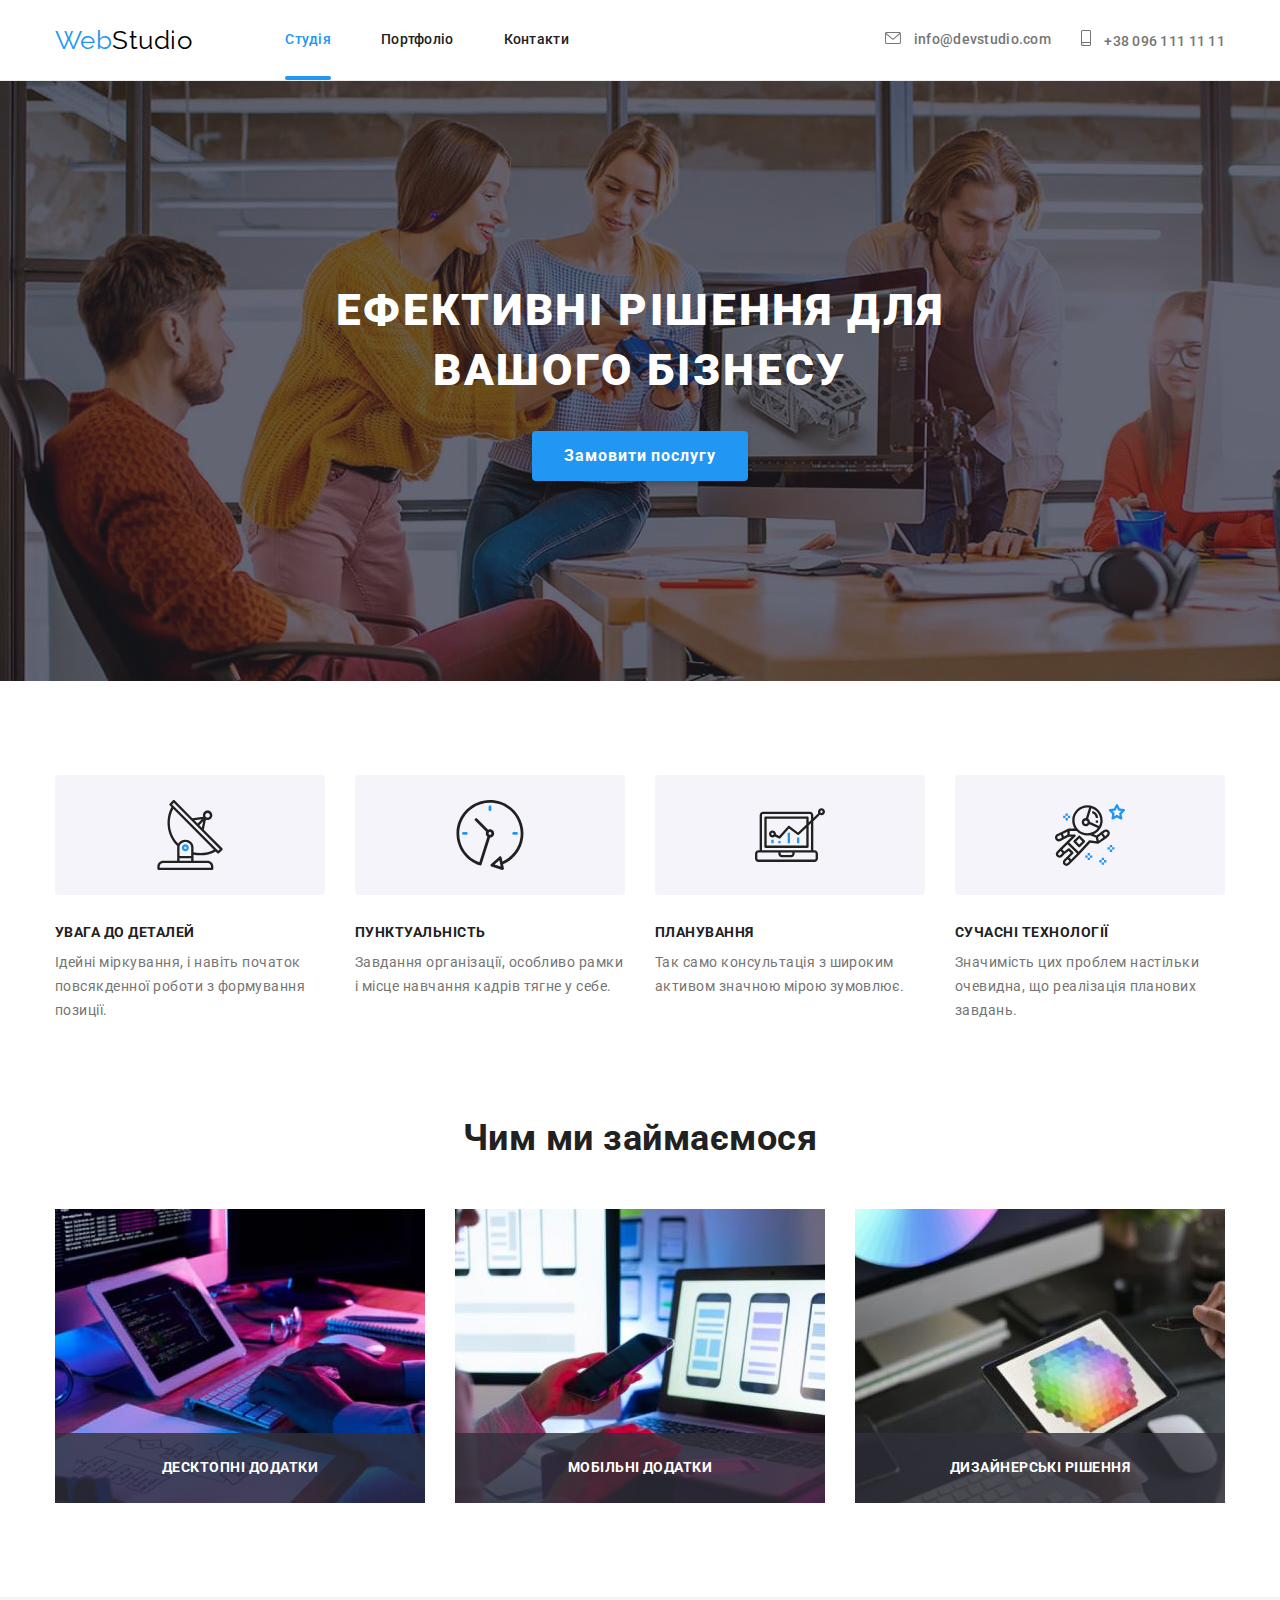
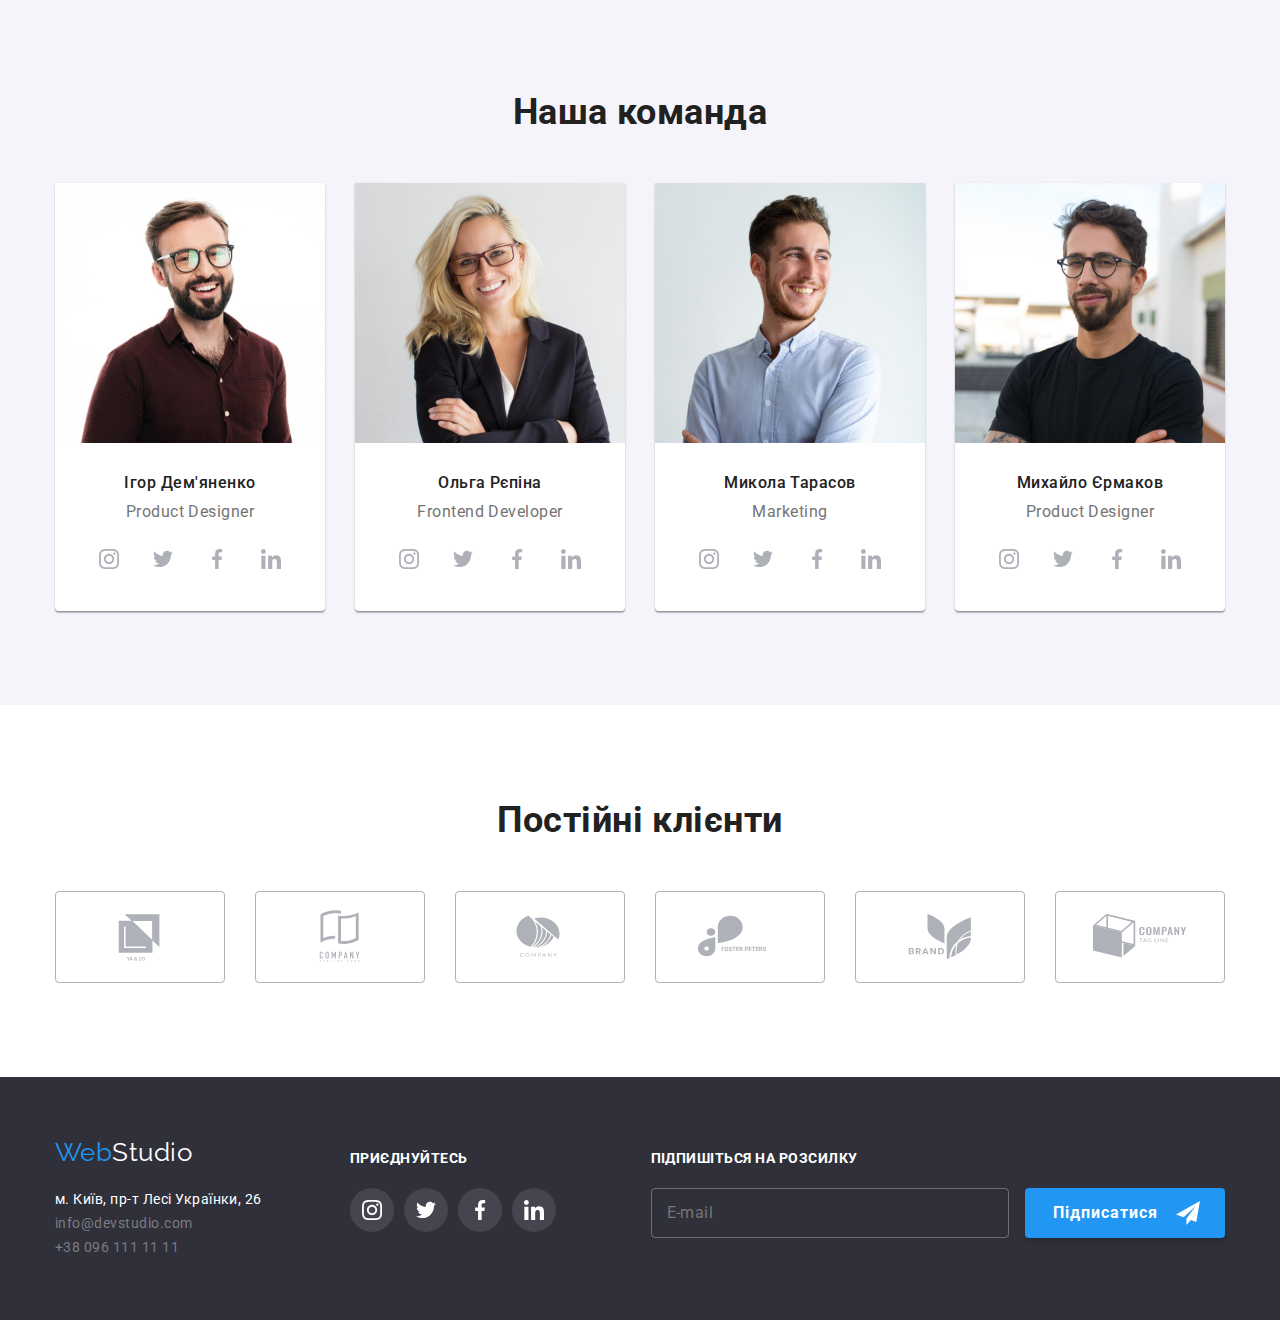
==== commit 40d08b37: "Ctreated_footer_contacrs_scss" ====
--- a/index.html
+++ b/index.html
@@ -287,57 +287,57 @@
 
                 <h2 class="section__title section__title--indent">Постійні клієнти</h2>
 
-                <ul class="list">
-                    <li class="item">
-                        <a href="" class="link" aria-label="YO&CO">
-                            <svg class="icon-clients" width="106" height="60">
+                <ul class="clients__list">
+                    <li>
+                        <a href="" class="clients__link" aria-label="YO&CO">
+                            <svg class="clients__icon" width="106" height="60">
                                 <use href="./images/icons.svg#icon-YOCO">
-                                    <span class="visually-hidden">YO&CO</span>
+                                    <span lang="en" class="visually-hidden">YO&CO</span>
                                 </use>
                             </svg>
                         </a>
                     </li>
                     <li>
-                        <a href="" class="link" aria-label="Tarline Here">
-                            <svg class="icon-clients" width="106" height="60">
+                        <a href="" class="clients__link" aria-label="Tarline Here">
+                            <svg class="clients__icon" width="106" height="60">
                                 <use href="./images/icons.svg#icon-Tarline-Here">
-                                    <span class="visually-hidden">Tarline Here</span>
+                                    <span lang="en" class="visually-hidden">Tarline Here</span>
                                 </use>
                             </svg>
                         </a>
                     </li>
                     <li>
-                        <a href="" class="link" aria-label="Company">
-                            <svg class="icon-clients" width="106" height="60">
+                        <a href="" class="clients__link" aria-label="Company">
+                            <svg class="clients__icon" width="106" height="60">
                                 <use href="./images/icons.svg#icon-Company">
-                                    <span class="visually-hidden">Company</span>
+                                    <span lang="en" class="visually-hidden">Company</span>
                                 </use>
                             </svg>
                         </a>
                     </li>
                     <li>
-                        <a href="" class="link" aria-label="Foster Peters">
-                            <svg class="icon-clients" width="106" height="60">
+                        <a href="" class="clients__link" aria-label="Foster Peters">
+                            <svg class="clients__icon" width="106" height="60">
                                 <use href="./images/icons.svg#icon-Foster-Peders">
-                                    <span class="visually-hidden">Foster Peters</span>
+                                    <span lang="en" class="visually-hidden">Foster Peters</span>
                                 </use>
                             </svg>
                         </a>
                     </li>
                     <li>
-                        <a href="" class="link" aria-label="Brand">
-                            <svg class="icon-clients" width="106" height="60">
+                        <a href="" class="clients__link" aria-label="Brand">
+                            <svg class="clients__icon" width="106" height="60">
                                 <use href="./images/icons.svg#icon-Brand">
-                                    <span class="visually-hidden">Brand</span>
+                                    <span lang="en" class="visually-hidden">Brand</span>
                                 </use>
                             </svg>
                         </a>
                     </li>
                     <li>
-                        <a href="" class="link" aria-label="Tag Line">
-                            <svg class="icon-clients" width="106" height="60">
+                        <a href="" class="clients__link" aria-label="Tag Line">
+                            <svg class="clients__icon" width="106" height="60">
                                 <use href="./images/icons.svg#icon-Tag-Line">
-                                    <span class="visually-hidden">Tag Line</span>
+                                    <span lang="en" class="visually-hidden">Tag Line</span>
                                 </use>
                             </svg>
                         </a>
@@ -354,21 +354,22 @@
 
     <footer class="page-footer">
 
-        <section class="container footer-padding">
+        <section class="container page-footer__container">
             <div class="footer-nav">
                 <a href="./index.html" lang="en" class="logo logo--footercolor page-footer__logo"><span
                         class="logo--partcolor">Web</span>Studio</a>
 
                 <address>
-                    <ul class="contacts-footer list">
+                    <ul class="page-footer__contacts">
                         <li class="item">
                             <a href="https://goo.gl/maps/ekGpi4PjUEy4v1Jb8" target="_blank" rel="noopener noreferrer"
-                                class="footer-address link">м. Київ, пр-т Лесі Українки, 26</a>
+                                class="footer-address">м. Київ, пр-т Лесі Українки, 26</a>
                         </li>
                         <li class="item"><a href="mailto:info@devstudio.com"
-                                class="footer-mail link">info@devstudio.com</a>
+                            class="footer-mail">info@devstudio.com</a>
                         </li>
-                        <li class="item"><a href="tel:+380961111111" class="footer-mail link">+38 096 111 11 11</a></li>
+                        <li class="item"><a href="tel:+380961111111" 
+                            class="footer-mail">+38 096 111 11 11</a></li>
                     </ul>
                 </address>
             </div>
@@ -382,28 +383,28 @@
                             <svg class="icon-networks" width="20" height="20">
                                 <use href="./images/icons.svg#icon-instagram"></use>
                             </svg>
-                        </a><span class="visually-hidden">Instagram</span>
+                        </a><span lang="en" class="visually-hidden">Instagram</span>
                     </li>
                     <li class="item icon-item">
                         <a href="" class="link social-networks" aria-label="Twitter">
                             <svg class="icon-networks" width="20" height="20">
                                 <use href="./images/icons.svg#icon-twitter"></use>
                             </svg>
-                        </a><span class="visually-hidden">Twitter</span>
+                        </a><span lang="en" class="visually-hidden">Twitter</span>
                     </li>
                     <li class="item icon-item">
                         <a href="" class="link social-networks" aria-label="Facebook">
                             <svg class="icon-networks" width="20" height="20">
                                 <use href="./images/icons.svg#icon-facebook"></use>
                             </svg>
-                        </a><span class="visually-hidden">Facebook</span>
+                        </a><span lang="en" class="visually-hidden">Facebook</span>
                     </li>
                     <li class="item icon-item">
                         <a href="" class="link social-networks" aria-label="Linkedin">
                             <svg class="icon-networks" width="20" height="20">
                                 <use href="./images/icons.svg#icon-linkedin"></use>
                             </svg>
-                        </a><span class="visually-hidden">Linkedin</span>
+                        </a><span lang="en" class="visually-hidden">Linkedin</span>
                     </li>
                 </ul>
 
--- a/css/styles.css
+++ b/css/styles.css
@@ -41,45 +41,7 @@
 
 /* -----Our clients!----- */
 
-.clients .title {
-    margin-bottom: 0;
-
-    font-size: 36px;
-    line-height: 1.17;
-    text-align: center;
-}
-
-.clients .list {
-    margin-top: 50px;
-
-    display: grid;
-    grid-template-columns: repeat(6, 170px);
-    column-gap: 30px;
-}
-
-.clients .list .link {
-    transition: color 250ms cubic-bezier(0.4, 0, 0.2, 1),
-        border-color 250ms cubic-bezier(0.4, 0, 0.2, 1);
-
-    display: flex;
-    height: 92px;
-    justify-content: center;
-    align-items: center;
-
-    color: var(--networks-icon-color);
-    border: 1px solid var(--networks-icon-color);
-    border-radius: 4px;
-}
-
-.clients .list .link .icon-clients {
-    fill: currentColor;
-}
-
-.clients .list .link:hover,
-.clients .list .link:focus {
-    color: var(--accent-color);
-    border-color: var(--accent-color);
-}
+
 
 /* --------------------Main Portfolio Part!-------------------- */
 
@@ -202,46 +164,7 @@
 
 /* --------------------Site footer!-------------------- */
 
-.page-footer {
-  background-color: var(--footer-bgd-color);
-}
-
-.page-footer .container {
-  display: flex;
-}
-
-/* -----Footer nav!----- */
-
-
-.container.footer-padding {
-  padding-top: 60px;
-  padding-bottom: 60px;
-}
-
-.contacts-footer .item:not(:last-child) {
-  margin-bottom: 9px;
-}
-
-.footer-address {
-  color: var(--primary-white-color);
-}
-
-.footer-mail.link {
-  transition: color 250ms cubic-bezier(0.4, 0, 0.2, 1);
-
-  color: var(--footer-contacts-color);
-}
-
-.footer-mail:hover,
-.footer-mail:focus {
-  color: var(--accent-color);
-}
-
-.page-footer .contacts-footer {
-  font-size: 14px;
-  line-height: 1.71;
-  font-style: normal;
-}
+
 
 /* -----Footer networks!----- */
 
--- a/css/main.min.css
+++ b/css/main.min.css
@@ -1 +1 @@
-p,h1,h2,h3,h4,h5,h6{margin:0}img{display:block}button{cursor:pointer}a,li{text-decoration:none}ul,ol{padding:0;margin:0;list-style:none}body{color:var(--primary-color);font-family:"Roboto",sans-serif;letter-spacing:.03em}:root{--primary-color: #757575;--title-and-btn-color: #212121;--secondary-bgd-color: #f5f4fa;--footer-bgd-color: #2f303a;--accent-color: #2196f3;--hero-btn-accent-color: #188ce8;--primary-white-color: #ffffff;--footer-contacts-color: #ffffff60;--primary-black-color: #000000;--button-bgd-color: #f5f4fa;--networks-icon-color: #afb1b8;--border-color: #eeeeee;--footer-networks-bgd-color: rgba(255, 255, 255, 0.1);--accent-portfolio-bg-color: rgba(33, 150, 243, 0.9);--placeholder-color: rgba(117, 117, 117, 0.5);--color-header-border: #ececec;--color-bgd-hero: #c4c4c4}.visually-hidden{position:absolute;width:1px;height:1px;margin:-1px;border:0;padding:0;white-space:nowrap;overflow:hidden}.container{width:1200px;padding-left:15px;padding-right:15px;padding-top:94px;padding-bottom:94px;margin:0 auto}.button-submit,.button-secondary,.button-primary,.button-hero{display:inline-block;border-radius:4px;min-width:73px;border-width:0;color:var(--primary-white-color);background-color:var(--accent-color);-webkit-transition:background-color 250ms cubic-bezier(0.4, 0, 0.2, 1);transition:background-color 250ms cubic-bezier(0.4, 0, 0.2, 1);font-family:inherit;font-weight:500;font-size:16px;line-height:1.62;letter-spacing:.03em}.button-hero{padding-top:10px;padding-right:32px;padding-bottom:10px;padding-left:32px;-webkit-box-shadow:0px 4px 4px rgba(0,0,0,.15);box-shadow:0px 4px 4px rgba(0,0,0,.15);font-weight:700;line-height:1.88;letter-spacing:.06em}.button-hero:hover,.button-hero:focus{background-color:var(--hero-btn-accent-color)}.button-primary{padding-top:6px;padding-right:22px;padding-bottom:6px;padding-left:22px;color:var(--primary-white-color);background-color:var(--accent-color);-webkit-box-shadow:0px 3px 1px rgba(0,0,0,.1),0px 1px 2px rgba(0,0,0,.08),0px 2px 2px rgba(0,0,0,.12);box-shadow:0px 3px 1px rgba(0,0,0,.1),0px 1px 2px rgba(0,0,0,.08),0px 2px 2px rgba(0,0,0,.12)}.button-secondary{padding-top:6px;padding-right:22px;padding-bottom:6px;padding-left:22px;color:var(--title-and-btn-color);background-color:var(--button-bgd-color);-webkit-transition:color 250ms cubic-bezier(0.4, 0, 0.2, 1),background-color 250ms cubic-bezier(0.4, 0, 0.2, 1),-webkit-box-shadow 250ms cubic-bezier(0.4, 0, 0.2, 1);transition:color 250ms cubic-bezier(0.4, 0, 0.2, 1),background-color 250ms cubic-bezier(0.4, 0, 0.2, 1),-webkit-box-shadow 250ms cubic-bezier(0.4, 0, 0.2, 1);transition:color 250ms cubic-bezier(0.4, 0, 0.2, 1),box-shadow 250ms cubic-bezier(0.4, 0, 0.2, 1),background-color 250ms cubic-bezier(0.4, 0, 0.2, 1);transition:color 250ms cubic-bezier(0.4, 0, 0.2, 1),box-shadow 250ms cubic-bezier(0.4, 0, 0.2, 1),background-color 250ms cubic-bezier(0.4, 0, 0.2, 1),-webkit-box-shadow 250ms cubic-bezier(0.4, 0, 0.2, 1)}.button-secondary:hover,.button-secondary:focus{color:var(--primary-white-color);background-color:var(--accent-color);-webkit-box-shadow:0px 3px 1px rgba(0,0,0,.1),0px 1px 2px rgba(0,0,0,.08),0px 2px 2px rgba(0,0,0,.12);box-shadow:0px 3px 1px rgba(0,0,0,.1),0px 1px 2px rgba(0,0,0,.08),0px 2px 2px rgba(0,0,0,.12)}.button-submit{position:relative;padding-top:10px;padding-right:0px;padding-bottom:10px;padding-left:28px;min-width:200px;text-align:left;-webkit-box-shadow:0px 4px 4px rgba(0,0,0,.15);box-shadow:0px 4px 4px rgba(0,0,0,.15);font-weight:700;line-height:1.88;letter-spacing:.06em}.button-submit:hover,.button-submit:focus{background-color:var(--hero-btn-accent-color)}.button-submit__icon{position:absolute;right:13px;bottom:50%;-webkit-transform:translate(-50%, 50%);transform:translate(-50%, 50%);fill:currentColor}.hero__title{color:var(--primary-white-color);font-weight:900;font-size:44px;line-height:1.36;letter-spacing:.06em;text-transform:uppercase}.section__title{color:var(--title-and-btn-color);font-size:36px;line-height:1.17;text-align:center}.section__title--indent{margin-bottom:50px}.subtitle{color:var(--title-and-btn-color);font-size:14px;line-height:1.14;text-transform:uppercase}.employee-name-title{color:var(--title-and-btn-color);font-weight:500;font-size:16px;line-height:1.19;text-align:center}.employee-name-title--indent{margin-top:30px;margin-bottom:10px}.page-header{border-bottom-width:1px;border-bottom-style:solid;border-bottom-color:var(--color-header-border);background-color:var(--primary-white-color)}.page-header__container{display:-webkit-box;display:-ms-flexbox;display:flex;-webkit-box-align:center;-ms-flex-align:center;align-items:center;padding-top:0;padding-bottom:0}.logo{font-family:"Raleway",sans-serif;font-size:26px;line-height:1.19}.page-footer__logo{display:inline-block;margin-bottom:20px}.page-header__logo{margin-right:93px}.logo--headercolor{color:var(--primary-black-color)}.logo--footercolor{color:var(--primary-white-color)}.logo--partcolor{color:var(--accent-color)}.site-nav{position:relative;display:-webkit-box;display:-ms-flexbox;display:flex}.site-nav__item{position:relative}.site-nav__item:not(:last-child){margin-right:50px}.site-nav__link{display:block;padding-top:32px;padding-bottom:32px;-webkit-transition:color 250ms cubic-bezier(0.4, 0, 0.2, 1);transition:color 250ms cubic-bezier(0.4, 0, 0.2, 1);color:var(--title-and-btn-color);font-weight:500;font-size:14px;line-height:1.14;letter-spacing:.02em}.site-nav__link:hover{color:var(--accent-color)}.current{color:var(--accent-color)}.current::after{position:absolute;left:0px;bottom:0px;display:block;content:"";width:100%;height:4px;background-color:var(--accent-color);border-radius:2px}.contacts{display:-webkit-box;display:-ms-flexbox;display:flex;margin-left:auto}.contacts__item:not(:last-child){margin-right:30px}.contacts__link{padding-top:20px;padding-bottom:20px;color:var(--primary-color);-webkit-transition:color 250ms cubic-bezier(0.4, 0, 0.2, 1);transition:color 250ms cubic-bezier(0.4, 0, 0.2, 1);font-weight:500;font-size:14px;line-height:1.14;letter-spacing:.02em}.contacts__link:hover,.contacts__link:focus{color:var(--accent-color)}.contacts__item--icon{display:-webkit-inline-box;display:-ms-inline-flexbox;display:inline-flex;margin-right:10px;fill:currentColor}.hero{height:600px;max-width:1600px;margin-left:auto;margin-right:auto;background-image:-webkit-gradient(linear, left top, right top, from(rgba(47, 48, 58, 0.4)), to(rgba(47, 48, 58, 0.4))),url("../images/background-hero-min.jpg");background-image:linear-gradient(to right, rgba(47, 48, 58, 0.4), rgba(47, 48, 58, 0.4)),url("../images/background-hero-min.jpg");background-color:var(--color-bgd-hero);text-align:center}.hero__container{padding-top:0;padding-bottom:0}.hero__title--indent{margin-bottom:30px;padding-top:200px}.features__list{display:-webkit-box;display:-ms-flexbox;display:flex;-webkit-box-pack:justify;-ms-flex-pack:justify;justify-content:space-between}.features__item:not(:last-child){margin-right:30px}.features__icon{width:270px;height:120px;display:-webkit-box;display:-ms-flexbox;display:flex;-webkit-box-pack:center;-ms-flex-pack:center;justify-content:center;-webkit-box-align:center;-ms-flex-align:center;align-items:center;background-color:var(--button-bgd-color);border-radius:4px;color:var(--title-and-btn-color)}.features__icon--indent{margin-bottom:30px}.features__picture{fill:currentColor}.features__subtitle--indent{margin-bottom:10px}.features__text{margin-top:0;margin-bottom:0;width:270px;font-size:14px;line-height:1.71}.projects__container{padding-top:0}.projects__list{display:-webkit-box;display:-ms-flexbox;display:flex;-webkit-box-pack:justify;-ms-flex-pack:justify;justify-content:space-between}.projects__item{position:relative}.projects__subtitle{position:absolute;bottom:0;right:0;width:100%;height:70px;display:-webkit-box;display:-ms-flexbox;display:flex;margin-bottom:0;-webkit-box-pack:center;-ms-flex-pack:center;justify-content:center;-webkit-box-align:center;-ms-flex-align:center;align-items:center;color:var(--primary-white-color);background-color:rgba(47,48,58,.8)}.team{background-color:var(--secondary-bgd-color)}.team__list{display:-webkit-box;display:-ms-flexbox;display:flex;-webkit-box-pack:justify;-ms-flex-pack:justify;justify-content:space-between}.team__item{background-color:var(--primary-white-color);-webkit-box-shadow:0px 1px 3px rgba(0,0,0,.12),0px 1px 1px rgba(0,0,0,.14),0px 2px 1px rgba(0,0,0,.2);box-shadow:0px 1px 3px rgba(0,0,0,.12),0px 1px 1px rgba(0,0,0,.14),0px 2px 1px rgba(0,0,0,.2);border-radius:0px 0px 4px 4px}.team__text{font-size:16px;line-height:1.19;text-align:center}.team__text--indent{margin-top:0;margin-bottom:16px}.team-sociallink__item{display:grid;grid-template-columns:repeat(4, 1fr);-webkit-column-gap:10px;-moz-column-gap:10px;column-gap:10px;place-items:center}.team-sociallink__item--indent{margin-left:32px;margin-right:32px;margin-bottom:30px}.team-sociallink__icon{-webkit-transition:color 250ms cubic-bezier(0.4, 0, 0.2, 1),background-color 250ms cubic-bezier(0.4, 0, 0.2, 1);transition:color 250ms cubic-bezier(0.4, 0, 0.2, 1),background-color 250ms cubic-bezier(0.4, 0, 0.2, 1);width:44px;height:44px;display:-webkit-box;display:-ms-flexbox;display:flex;-webkit-box-pack:center;-ms-flex-pack:center;justify-content:center;-webkit-box-align:center;-ms-flex-align:center;align-items:center;fill:currentColor;background-color:var(--primary-white-color);color:var(--networks-icon-color);border-radius:50%}.team-sociallink__icon:hover,.team-sociallink__icon:focus{background-color:var(--accent-color);color:var(--primary-white-color)}/*# sourceMappingURL=main.min.css.map */+p,h1,h2,h3,h4,h5,h6{margin:0}img{display:block}button{cursor:pointer}a,li{text-decoration:none}ul,ol{padding:0;margin:0;list-style:none}body{color:var(--primary-color);font-family:"Roboto",sans-serif;letter-spacing:.03em}:root{--primary-color: #757575;--title-and-btn-color: #212121;--secondary-bgd-color: #f5f4fa;--footer-bgd-color: #2f303a;--accent-color: #2196f3;--hero-btn-accent-color: #188ce8;--primary-white-color: #ffffff;--footer-contacts-color: #ffffff60;--primary-black-color: #000000;--button-bgd-color: #f5f4fa;--networks-icon-color: #afb1b8;--border-color: #eeeeee;--footer-networks-bgd-color: rgba(255, 255, 255, 0.1);--accent-portfolio-bg-color: rgba(33, 150, 243, 0.9);--placeholder-color: rgba(117, 117, 117, 0.5);--color-header-border: #ececec;--color-bgd-hero: #c4c4c4}.visually-hidden{position:absolute;width:1px;height:1px;margin:-1px;border:0;padding:0;white-space:nowrap;overflow:hidden}.container{width:1200px;padding-left:15px;padding-right:15px;padding-top:94px;padding-bottom:94px;margin:0 auto}.button-submit,.button-secondary,.button-primary,.button-hero{display:inline-block;border-radius:4px;min-width:73px;border-width:0;color:var(--primary-white-color);background-color:var(--accent-color);-webkit-transition:background-color 250ms cubic-bezier(0.4, 0, 0.2, 1);transition:background-color 250ms cubic-bezier(0.4, 0, 0.2, 1);font-family:inherit;font-weight:500;font-size:16px;line-height:1.62;letter-spacing:.03em}.button-hero{padding-top:10px;padding-right:32px;padding-bottom:10px;padding-left:32px;-webkit-box-shadow:0px 4px 4px rgba(0,0,0,.15);box-shadow:0px 4px 4px rgba(0,0,0,.15);font-weight:700;line-height:1.88;letter-spacing:.06em}.button-hero:hover,.button-hero:focus{background-color:var(--hero-btn-accent-color)}.button-primary{padding-top:6px;padding-right:22px;padding-bottom:6px;padding-left:22px;color:var(--primary-white-color);background-color:var(--accent-color);-webkit-box-shadow:0px 3px 1px rgba(0,0,0,.1),0px 1px 2px rgba(0,0,0,.08),0px 2px 2px rgba(0,0,0,.12);box-shadow:0px 3px 1px rgba(0,0,0,.1),0px 1px 2px rgba(0,0,0,.08),0px 2px 2px rgba(0,0,0,.12)}.button-secondary{padding-top:6px;padding-right:22px;padding-bottom:6px;padding-left:22px;color:var(--title-and-btn-color);background-color:var(--button-bgd-color);-webkit-transition:color 250ms cubic-bezier(0.4, 0, 0.2, 1),background-color 250ms cubic-bezier(0.4, 0, 0.2, 1),-webkit-box-shadow 250ms cubic-bezier(0.4, 0, 0.2, 1);transition:color 250ms cubic-bezier(0.4, 0, 0.2, 1),background-color 250ms cubic-bezier(0.4, 0, 0.2, 1),-webkit-box-shadow 250ms cubic-bezier(0.4, 0, 0.2, 1);transition:color 250ms cubic-bezier(0.4, 0, 0.2, 1),box-shadow 250ms cubic-bezier(0.4, 0, 0.2, 1),background-color 250ms cubic-bezier(0.4, 0, 0.2, 1);transition:color 250ms cubic-bezier(0.4, 0, 0.2, 1),box-shadow 250ms cubic-bezier(0.4, 0, 0.2, 1),background-color 250ms cubic-bezier(0.4, 0, 0.2, 1),-webkit-box-shadow 250ms cubic-bezier(0.4, 0, 0.2, 1)}.button-secondary:hover,.button-secondary:focus{color:var(--primary-white-color);background-color:var(--accent-color);-webkit-box-shadow:0px 3px 1px rgba(0,0,0,.1),0px 1px 2px rgba(0,0,0,.08),0px 2px 2px rgba(0,0,0,.12);box-shadow:0px 3px 1px rgba(0,0,0,.1),0px 1px 2px rgba(0,0,0,.08),0px 2px 2px rgba(0,0,0,.12)}.button-submit{position:relative;padding-top:10px;padding-right:0px;padding-bottom:10px;padding-left:28px;min-width:200px;text-align:left;-webkit-box-shadow:0px 4px 4px rgba(0,0,0,.15);box-shadow:0px 4px 4px rgba(0,0,0,.15);font-weight:700;line-height:1.88;letter-spacing:.06em}.button-submit:hover,.button-submit:focus{background-color:var(--hero-btn-accent-color)}.button-submit__icon{position:absolute;right:13px;bottom:50%;-webkit-transform:translate(-50%, 50%);transform:translate(-50%, 50%);fill:currentColor}.hero__title{color:var(--primary-white-color);font-weight:900;font-size:44px;line-height:1.36;letter-spacing:.06em;text-transform:uppercase}.section__title{color:var(--title-and-btn-color);font-size:36px;line-height:1.17;text-align:center}.section__title--indent{margin-bottom:50px}.subtitle{color:var(--title-and-btn-color);font-size:14px;line-height:1.14;text-transform:uppercase}.employee-name-title{color:var(--title-and-btn-color);font-weight:500;font-size:16px;line-height:1.19;text-align:center}.employee-name-title--indent{margin-top:30px;margin-bottom:10px}.page-header{border-bottom-width:1px;border-bottom-style:solid;border-bottom-color:var(--color-header-border);background-color:var(--primary-white-color)}.page-header__container{display:-webkit-box;display:-ms-flexbox;display:flex;-webkit-box-align:center;-ms-flex-align:center;align-items:center;padding-top:0;padding-bottom:0}.logo{font-family:"Raleway",sans-serif;font-size:26px;line-height:1.19}.page-footer__logo{display:inline-block;margin-bottom:20px}.page-header__logo{margin-right:93px}.logo--headercolor{color:var(--primary-black-color)}.logo--footercolor{color:var(--primary-white-color)}.logo--partcolor{color:var(--accent-color)}.site-nav{position:relative;display:-webkit-box;display:-ms-flexbox;display:flex}.site-nav__item{position:relative}.site-nav__item:not(:last-child){margin-right:50px}.site-nav__link{display:block;padding-top:32px;padding-bottom:32px;-webkit-transition:color 250ms cubic-bezier(0.4, 0, 0.2, 1);transition:color 250ms cubic-bezier(0.4, 0, 0.2, 1);color:var(--title-and-btn-color);font-weight:500;font-size:14px;line-height:1.14;letter-spacing:.02em}.site-nav__link:hover{color:var(--accent-color)}.current{color:var(--accent-color)}.current::after{position:absolute;left:0px;bottom:0px;display:block;content:"";width:100%;height:4px;background-color:var(--accent-color);border-radius:2px}.contacts{display:-webkit-box;display:-ms-flexbox;display:flex;margin-left:auto}.contacts__item:not(:last-child){margin-right:30px}.contacts__link{padding-top:20px;padding-bottom:20px;color:var(--primary-color);-webkit-transition:color 250ms cubic-bezier(0.4, 0, 0.2, 1);transition:color 250ms cubic-bezier(0.4, 0, 0.2, 1);font-weight:500;font-size:14px;line-height:1.14;letter-spacing:.02em}.contacts__link:hover,.contacts__link:focus{color:var(--accent-color)}.contacts__item--icon{display:-webkit-inline-box;display:-ms-inline-flexbox;display:inline-flex;margin-right:10px;fill:currentColor}.hero{height:600px;max-width:1600px;margin-left:auto;margin-right:auto;background-image:-webkit-gradient(linear, left top, right top, from(rgba(47, 48, 58, 0.4)), to(rgba(47, 48, 58, 0.4))),url("../images/background-hero-min.jpg");background-image:linear-gradient(to right, rgba(47, 48, 58, 0.4), rgba(47, 48, 58, 0.4)),url("../images/background-hero-min.jpg");background-color:var(--color-bgd-hero);text-align:center}.hero__container{padding-top:0;padding-bottom:0}.hero__title--indent{margin-bottom:30px;padding-top:200px}.features__list{display:-webkit-box;display:-ms-flexbox;display:flex;-webkit-box-pack:justify;-ms-flex-pack:justify;justify-content:space-between}.features__item:not(:last-child){margin-right:30px}.features__icon{width:270px;height:120px;display:-webkit-box;display:-ms-flexbox;display:flex;-webkit-box-pack:center;-ms-flex-pack:center;justify-content:center;-webkit-box-align:center;-ms-flex-align:center;align-items:center;background-color:var(--button-bgd-color);border-radius:4px;color:var(--title-and-btn-color)}.features__icon--indent{margin-bottom:30px}.features__picture{fill:currentColor}.features__subtitle--indent{margin-bottom:10px}.features__text{margin-top:0;margin-bottom:0;width:270px;font-size:14px;line-height:1.71}.projects__container{padding-top:0}.projects__list{display:-webkit-box;display:-ms-flexbox;display:flex;-webkit-box-pack:justify;-ms-flex-pack:justify;justify-content:space-between}.projects__item{position:relative}.projects__subtitle{position:absolute;bottom:0;right:0;width:100%;height:70px;display:-webkit-box;display:-ms-flexbox;display:flex;margin-bottom:0;-webkit-box-pack:center;-ms-flex-pack:center;justify-content:center;-webkit-box-align:center;-ms-flex-align:center;align-items:center;color:var(--primary-white-color);background-color:rgba(47,48,58,.8)}.team{background-color:var(--secondary-bgd-color)}.team__list{display:-webkit-box;display:-ms-flexbox;display:flex;-webkit-box-pack:justify;-ms-flex-pack:justify;justify-content:space-between}.team__item{background-color:var(--primary-white-color);-webkit-box-shadow:0px 1px 3px rgba(0,0,0,.12),0px 1px 1px rgba(0,0,0,.14),0px 2px 1px rgba(0,0,0,.2);box-shadow:0px 1px 3px rgba(0,0,0,.12),0px 1px 1px rgba(0,0,0,.14),0px 2px 1px rgba(0,0,0,.2);border-radius:0px 0px 4px 4px}.team__text{font-size:16px;line-height:1.19;text-align:center}.team__text--indent{margin-top:0;margin-bottom:16px}.team-sociallink__item{display:grid;grid-template-columns:repeat(4, 1fr);-webkit-column-gap:10px;-moz-column-gap:10px;column-gap:10px;place-items:center}.team-sociallink__item--indent{margin-left:32px;margin-right:32px;margin-bottom:30px}.team-sociallink__icon{-webkit-transition:color 250ms cubic-bezier(0.4, 0, 0.2, 1),background-color 250ms cubic-bezier(0.4, 0, 0.2, 1);transition:color 250ms cubic-bezier(0.4, 0, 0.2, 1),background-color 250ms cubic-bezier(0.4, 0, 0.2, 1);width:44px;height:44px;display:-webkit-box;display:-ms-flexbox;display:flex;-webkit-box-pack:center;-ms-flex-pack:center;justify-content:center;-webkit-box-align:center;-ms-flex-align:center;align-items:center;fill:currentColor;background-color:var(--primary-white-color);color:var(--networks-icon-color);border-radius:50%}.team-sociallink__icon:hover,.team-sociallink__icon:focus{background-color:var(--accent-color);color:var(--primary-white-color)}.clients__list{display:grid;grid-template-columns:repeat(6, 170px);-webkit-column-gap:30px;-moz-column-gap:30px;column-gap:30px}.clients__link{-webkit-transition:color 250ms cubic-bezier(0.4, 0, 0.2, 1),border-color 250ms cubic-bezier(0.4, 0, 0.2, 1);transition:color 250ms cubic-bezier(0.4, 0, 0.2, 1),border-color 250ms cubic-bezier(0.4, 0, 0.2, 1);display:-webkit-box;display:-ms-flexbox;display:flex;height:92px;-webkit-box-pack:center;-ms-flex-pack:center;justify-content:center;-webkit-box-align:center;-ms-flex-align:center;align-items:center;color:var(--networks-icon-color);border:1px solid var(--networks-icon-color);border-radius:4px}.clients__link:hover,.clients__link:focus{color:var(--accent-color);border-color:var(--accent-color)}.clients__icon{fill:currentColor}.page-footer{background-color:var(--footer-bgd-color)}.page-footer__container{padding-top:60px;padding-bottom:60px;display:-webkit-box;display:-ms-flexbox;display:flex}.page-footer__contacts:not(:last-child){margin-bottom:9px}.page-footer__contacts{font-size:14px;line-height:1.71;font-style:normal}.footer-address{color:var(--primary-white-color)}.footer-mail{color:var(--footer-contacts-color);-webkit-transition:color 250ms cubic-bezier(0.4, 0, 0.2, 1);transition:color 250ms cubic-bezier(0.4, 0, 0.2, 1)}.footer-mail:hover,.footer-mail:focus{color:var(--accent-color)}/*# sourceMappingURL=main.min.css.map */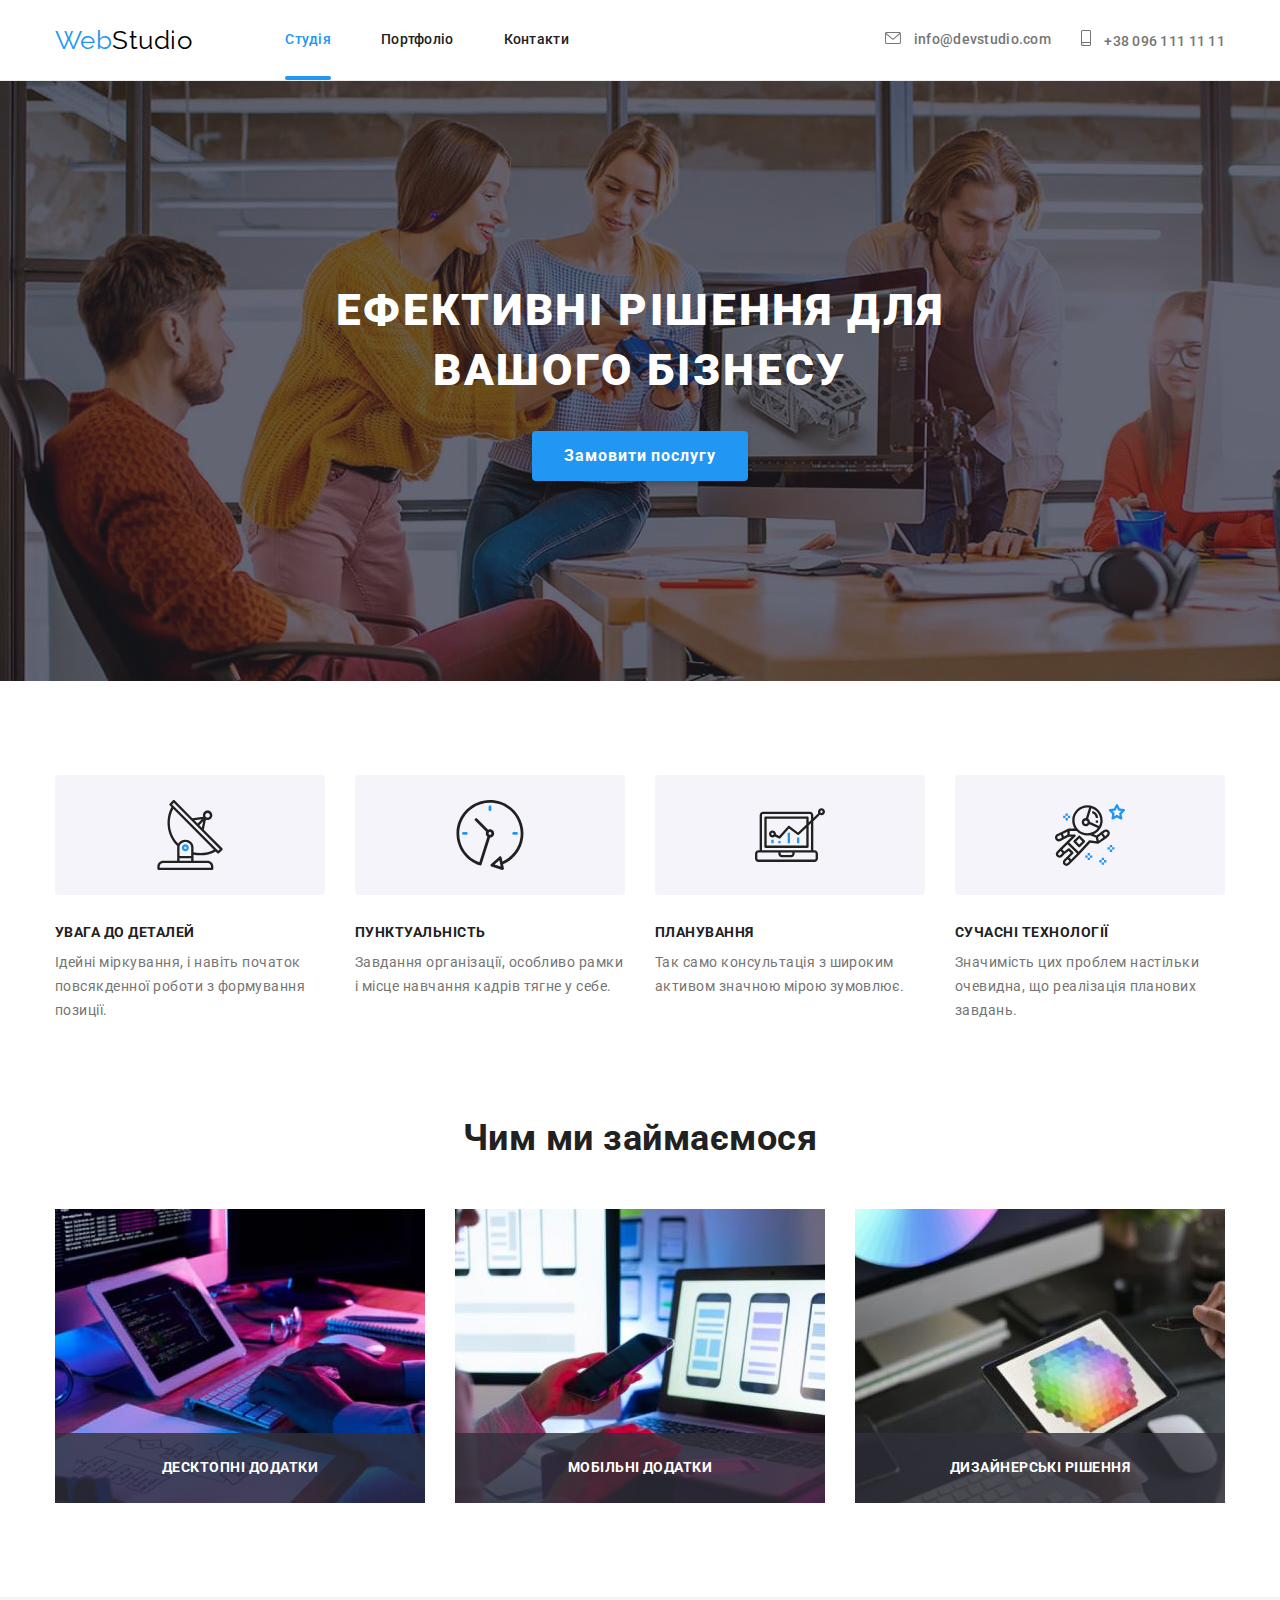
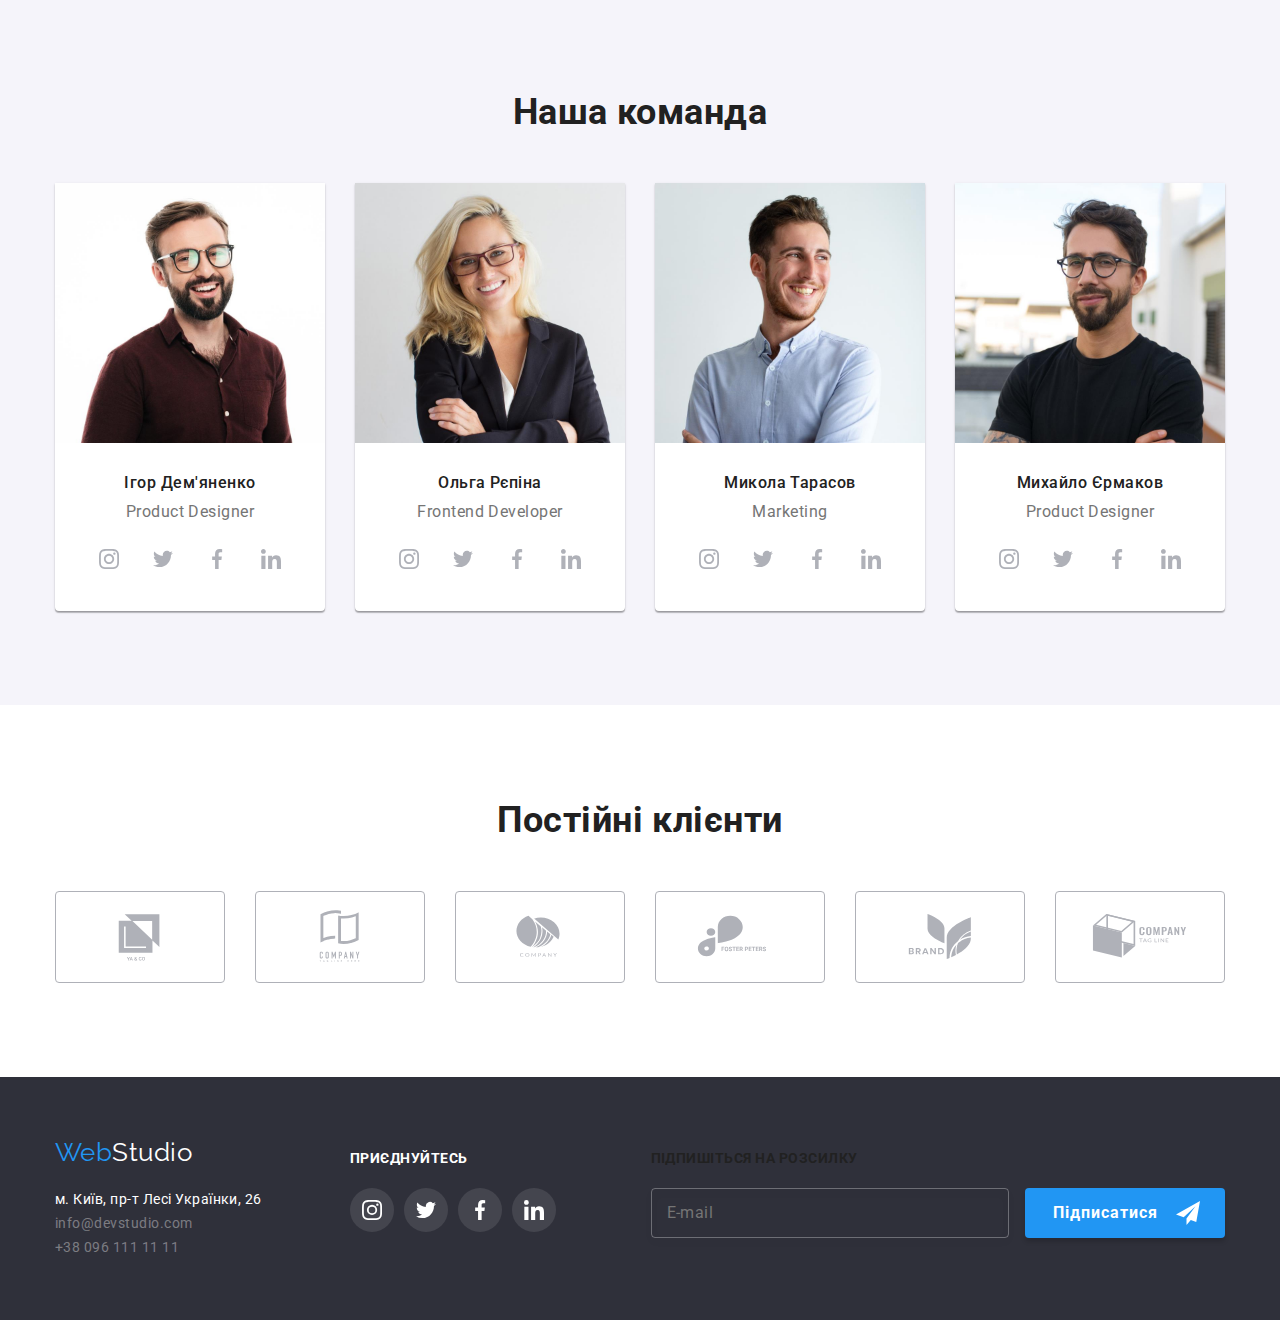
==== commit 29f68d9c: "footer_scss_networks" ====
--- a/index.html
+++ b/index.html
@@ -375,35 +375,23 @@
             </div>
 
             <div class="networks">
-                <b class="title">приєднуйтесь</b>
-
-                <ul class="list list-networks">
-                    <li class="item icon-item">
-                        <a href="" class="link social-networks" aria-label="Instagram">
-                            <svg class="icon-networks" width="20" height="20">
-                                <use href="./images/icons.svg#icon-instagram"></use>
-                            </svg>
+                <b class="subtitle networks__subtitle">приєднуйтесь</b>
+
+                <ul class="networks__list">
+                    <li >
+                        <a href="" class="teamicon-instagram-min" aria-label="Instagram">
                         </a><span lang="en" class="visually-hidden">Instagram</span>
                     </li>
-                    <li class="item icon-item">
-                        <a href="" class="link social-networks" aria-label="Twitter">
-                            <svg class="icon-networks" width="20" height="20">
-                                <use href="./images/icons.svg#icon-twitter"></use>
-                            </svg>
+                    <li>
+                        <a href="" class="teamicon-twitter-min" aria-label="Twitter">
                         </a><span lang="en" class="visually-hidden">Twitter</span>
                     </li>
-                    <li class="item icon-item">
-                        <a href="" class="link social-networks" aria-label="Facebook">
-                            <svg class="icon-networks" width="20" height="20">
-                                <use href="./images/icons.svg#icon-facebook"></use>
-                            </svg>
+                    <li>
+                        <a href="" class="teamicon-facebook-min" aria-label="Facebook">
                         </a><span lang="en" class="visually-hidden">Facebook</span>
                     </li>
-                    <li class="item icon-item">
-                        <a href="" class="link social-networks" aria-label="Linkedin">
-                            <svg class="icon-networks" width="20" height="20">
-                                <use href="./images/icons.svg#icon-linkedin"></use>
-                            </svg>
+                    <li>
+                        <a href="" class="teamicon-linkedin-min" aria-label="Linkedin">
                         </a><span lang="en" class="visually-hidden">Linkedin</span>
                     </li>
                 </ul>
@@ -411,7 +399,7 @@
             </div>
 
             <div class="subscribe">
-                <b class="title">Підпишіться на розсилку</b>
+                <b class="subtitle subscribe__subtitle">Підпишіться на розсилку</b>
 
                 <form class="form">
                     <div class="subscribe-form-field">
--- a/css/styles.css
+++ b/css/styles.css
@@ -168,54 +168,7 @@
 
 /* -----Footer networks!----- */
 
-.page-footer .networks {
-  padding-top: 12px;
-  margin-left: 88px;
-}
-
-.page-footer .networks .title {
-  font-size: 14px;
-  line-height: 1.14;
-  text-transform: uppercase;
-
-  color: var(--primary-white-color);
-}
-
-.page-footer .list-networks {
-  display: grid;
-  grid-template-columns: repeat(4, 1fr);
-  column-gap: 10px;
-  place-items: center;
-  margin-top: 20px;
-}
-
-.page-footer .list-networks .icon-item {
-  transition: background-color 250ms cubic-bezier(0.4, 0, 0.2, 1);
-
-  width: 44px;
-  height: 44px;
-
-  display: flex;
-  justify-content: center;
-  align-items: center;
-
-  background-color: var(--footer-networks-bgd-color);
-  border-radius: 50%;
-}
-
-.page-footer .list-networks .social-networks {
-  color: var(--primary-white-color);
-}
-
-.page-footer .networks .icon-networks {
-  display: block;
-  fill: currentColor;
-}
-
-.page-footer .networks .icon-item:hover,
-.page-footer .networks .icon-item:focus {
-  background-color: var(--accent-color);
-}
+
 
 /* -----Footer subscribe!----- */
 
--- a/css/main.min.css
+++ b/css/main.min.css
@@ -1 +1 @@
-p,h1,h2,h3,h4,h5,h6{margin:0}img{display:block}button{cursor:pointer}a,li{text-decoration:none}ul,ol{padding:0;margin:0;list-style:none}body{color:var(--primary-color);font-family:"Roboto",sans-serif;letter-spacing:.03em}:root{--primary-color: #757575;--title-and-btn-color: #212121;--secondary-bgd-color: #f5f4fa;--footer-bgd-color: #2f303a;--accent-color: #2196f3;--hero-btn-accent-color: #188ce8;--primary-white-color: #ffffff;--footer-contacts-color: #ffffff60;--primary-black-color: #000000;--button-bgd-color: #f5f4fa;--networks-icon-color: #afb1b8;--border-color: #eeeeee;--footer-networks-bgd-color: rgba(255, 255, 255, 0.1);--accent-portfolio-bg-color: rgba(33, 150, 243, 0.9);--placeholder-color: rgba(117, 117, 117, 0.5);--color-header-border: #ececec;--color-bgd-hero: #c4c4c4}.visually-hidden{position:absolute;width:1px;height:1px;margin:-1px;border:0;padding:0;white-space:nowrap;overflow:hidden}.container{width:1200px;padding-left:15px;padding-right:15px;padding-top:94px;padding-bottom:94px;margin:0 auto}.button-submit,.button-secondary,.button-primary,.button-hero{display:inline-block;border-radius:4px;min-width:73px;border-width:0;color:var(--primary-white-color);background-color:var(--accent-color);-webkit-transition:background-color 250ms cubic-bezier(0.4, 0, 0.2, 1);transition:background-color 250ms cubic-bezier(0.4, 0, 0.2, 1);font-family:inherit;font-weight:500;font-size:16px;line-height:1.62;letter-spacing:.03em}.button-hero{padding-top:10px;padding-right:32px;padding-bottom:10px;padding-left:32px;-webkit-box-shadow:0px 4px 4px rgba(0,0,0,.15);box-shadow:0px 4px 4px rgba(0,0,0,.15);font-weight:700;line-height:1.88;letter-spacing:.06em}.button-hero:hover,.button-hero:focus{background-color:var(--hero-btn-accent-color)}.button-primary{padding-top:6px;padding-right:22px;padding-bottom:6px;padding-left:22px;color:var(--primary-white-color);background-color:var(--accent-color);-webkit-box-shadow:0px 3px 1px rgba(0,0,0,.1),0px 1px 2px rgba(0,0,0,.08),0px 2px 2px rgba(0,0,0,.12);box-shadow:0px 3px 1px rgba(0,0,0,.1),0px 1px 2px rgba(0,0,0,.08),0px 2px 2px rgba(0,0,0,.12)}.button-secondary{padding-top:6px;padding-right:22px;padding-bottom:6px;padding-left:22px;color:var(--title-and-btn-color);background-color:var(--button-bgd-color);-webkit-transition:color 250ms cubic-bezier(0.4, 0, 0.2, 1),background-color 250ms cubic-bezier(0.4, 0, 0.2, 1),-webkit-box-shadow 250ms cubic-bezier(0.4, 0, 0.2, 1);transition:color 250ms cubic-bezier(0.4, 0, 0.2, 1),background-color 250ms cubic-bezier(0.4, 0, 0.2, 1),-webkit-box-shadow 250ms cubic-bezier(0.4, 0, 0.2, 1);transition:color 250ms cubic-bezier(0.4, 0, 0.2, 1),box-shadow 250ms cubic-bezier(0.4, 0, 0.2, 1),background-color 250ms cubic-bezier(0.4, 0, 0.2, 1);transition:color 250ms cubic-bezier(0.4, 0, 0.2, 1),box-shadow 250ms cubic-bezier(0.4, 0, 0.2, 1),background-color 250ms cubic-bezier(0.4, 0, 0.2, 1),-webkit-box-shadow 250ms cubic-bezier(0.4, 0, 0.2, 1)}.button-secondary:hover,.button-secondary:focus{color:var(--primary-white-color);background-color:var(--accent-color);-webkit-box-shadow:0px 3px 1px rgba(0,0,0,.1),0px 1px 2px rgba(0,0,0,.08),0px 2px 2px rgba(0,0,0,.12);box-shadow:0px 3px 1px rgba(0,0,0,.1),0px 1px 2px rgba(0,0,0,.08),0px 2px 2px rgba(0,0,0,.12)}.button-submit{position:relative;padding-top:10px;padding-right:0px;padding-bottom:10px;padding-left:28px;min-width:200px;text-align:left;-webkit-box-shadow:0px 4px 4px rgba(0,0,0,.15);box-shadow:0px 4px 4px rgba(0,0,0,.15);font-weight:700;line-height:1.88;letter-spacing:.06em}.button-submit:hover,.button-submit:focus{background-color:var(--hero-btn-accent-color)}.button-submit__icon{position:absolute;right:13px;bottom:50%;-webkit-transform:translate(-50%, 50%);transform:translate(-50%, 50%);fill:currentColor}.hero__title{color:var(--primary-white-color);font-weight:900;font-size:44px;line-height:1.36;letter-spacing:.06em;text-transform:uppercase}.section__title{color:var(--title-and-btn-color);font-size:36px;line-height:1.17;text-align:center}.section__title--indent{margin-bottom:50px}.subtitle{color:var(--title-and-btn-color);font-size:14px;line-height:1.14;text-transform:uppercase}.employee-name-title{color:var(--title-and-btn-color);font-weight:500;font-size:16px;line-height:1.19;text-align:center}.employee-name-title--indent{margin-top:30px;margin-bottom:10px}.page-header{border-bottom-width:1px;border-bottom-style:solid;border-bottom-color:var(--color-header-border);background-color:var(--primary-white-color)}.page-header__container{display:-webkit-box;display:-ms-flexbox;display:flex;-webkit-box-align:center;-ms-flex-align:center;align-items:center;padding-top:0;padding-bottom:0}.logo{font-family:"Raleway",sans-serif;font-size:26px;line-height:1.19}.page-footer__logo{display:inline-block;margin-bottom:20px}.page-header__logo{margin-right:93px}.logo--headercolor{color:var(--primary-black-color)}.logo--footercolor{color:var(--primary-white-color)}.logo--partcolor{color:var(--accent-color)}.site-nav{position:relative;display:-webkit-box;display:-ms-flexbox;display:flex}.site-nav__item{position:relative}.site-nav__item:not(:last-child){margin-right:50px}.site-nav__link{display:block;padding-top:32px;padding-bottom:32px;-webkit-transition:color 250ms cubic-bezier(0.4, 0, 0.2, 1);transition:color 250ms cubic-bezier(0.4, 0, 0.2, 1);color:var(--title-and-btn-color);font-weight:500;font-size:14px;line-height:1.14;letter-spacing:.02em}.site-nav__link:hover{color:var(--accent-color)}.current{color:var(--accent-color)}.current::after{position:absolute;left:0px;bottom:0px;display:block;content:"";width:100%;height:4px;background-color:var(--accent-color);border-radius:2px}.contacts{display:-webkit-box;display:-ms-flexbox;display:flex;margin-left:auto}.contacts__item:not(:last-child){margin-right:30px}.contacts__link{padding-top:20px;padding-bottom:20px;color:var(--primary-color);-webkit-transition:color 250ms cubic-bezier(0.4, 0, 0.2, 1);transition:color 250ms cubic-bezier(0.4, 0, 0.2, 1);font-weight:500;font-size:14px;line-height:1.14;letter-spacing:.02em}.contacts__link:hover,.contacts__link:focus{color:var(--accent-color)}.contacts__item--icon{display:-webkit-inline-box;display:-ms-inline-flexbox;display:inline-flex;margin-right:10px;fill:currentColor}.hero{height:600px;max-width:1600px;margin-left:auto;margin-right:auto;background-image:-webkit-gradient(linear, left top, right top, from(rgba(47, 48, 58, 0.4)), to(rgba(47, 48, 58, 0.4))),url("../images/background-hero-min.jpg");background-image:linear-gradient(to right, rgba(47, 48, 58, 0.4), rgba(47, 48, 58, 0.4)),url("../images/background-hero-min.jpg");background-color:var(--color-bgd-hero);text-align:center}.hero__container{padding-top:0;padding-bottom:0}.hero__title--indent{margin-bottom:30px;padding-top:200px}.features__list{display:-webkit-box;display:-ms-flexbox;display:flex;-webkit-box-pack:justify;-ms-flex-pack:justify;justify-content:space-between}.features__item:not(:last-child){margin-right:30px}.features__icon{width:270px;height:120px;display:-webkit-box;display:-ms-flexbox;display:flex;-webkit-box-pack:center;-ms-flex-pack:center;justify-content:center;-webkit-box-align:center;-ms-flex-align:center;align-items:center;background-color:var(--button-bgd-color);border-radius:4px;color:var(--title-and-btn-color)}.features__icon--indent{margin-bottom:30px}.features__picture{fill:currentColor}.features__subtitle--indent{margin-bottom:10px}.features__text{margin-top:0;margin-bottom:0;width:270px;font-size:14px;line-height:1.71}.projects__container{padding-top:0}.projects__list{display:-webkit-box;display:-ms-flexbox;display:flex;-webkit-box-pack:justify;-ms-flex-pack:justify;justify-content:space-between}.projects__item{position:relative}.projects__subtitle{position:absolute;bottom:0;right:0;width:100%;height:70px;display:-webkit-box;display:-ms-flexbox;display:flex;margin-bottom:0;-webkit-box-pack:center;-ms-flex-pack:center;justify-content:center;-webkit-box-align:center;-ms-flex-align:center;align-items:center;color:var(--primary-white-color);background-color:rgba(47,48,58,.8)}.team{background-color:var(--secondary-bgd-color)}.team__list{display:-webkit-box;display:-ms-flexbox;display:flex;-webkit-box-pack:justify;-ms-flex-pack:justify;justify-content:space-between}.team__item{background-color:var(--primary-white-color);-webkit-box-shadow:0px 1px 3px rgba(0,0,0,.12),0px 1px 1px rgba(0,0,0,.14),0px 2px 1px rgba(0,0,0,.2);box-shadow:0px 1px 3px rgba(0,0,0,.12),0px 1px 1px rgba(0,0,0,.14),0px 2px 1px rgba(0,0,0,.2);border-radius:0px 0px 4px 4px}.team__text{font-size:16px;line-height:1.19;text-align:center}.team__text--indent{margin-top:0;margin-bottom:16px}.team-sociallink__item{display:grid;grid-template-columns:repeat(4, 1fr);-webkit-column-gap:10px;-moz-column-gap:10px;column-gap:10px;place-items:center}.team-sociallink__item--indent{margin-left:32px;margin-right:32px;margin-bottom:30px}.team-sociallink__icon{-webkit-transition:color 250ms cubic-bezier(0.4, 0, 0.2, 1),background-color 250ms cubic-bezier(0.4, 0, 0.2, 1);transition:color 250ms cubic-bezier(0.4, 0, 0.2, 1),background-color 250ms cubic-bezier(0.4, 0, 0.2, 1);width:44px;height:44px;display:-webkit-box;display:-ms-flexbox;display:flex;-webkit-box-pack:center;-ms-flex-pack:center;justify-content:center;-webkit-box-align:center;-ms-flex-align:center;align-items:center;fill:currentColor;background-color:var(--primary-white-color);color:var(--networks-icon-color);border-radius:50%}.team-sociallink__icon:hover,.team-sociallink__icon:focus{background-color:var(--accent-color);color:var(--primary-white-color)}.clients__list{display:grid;grid-template-columns:repeat(6, 170px);-webkit-column-gap:30px;-moz-column-gap:30px;column-gap:30px}.clients__link{-webkit-transition:color 250ms cubic-bezier(0.4, 0, 0.2, 1),border-color 250ms cubic-bezier(0.4, 0, 0.2, 1);transition:color 250ms cubic-bezier(0.4, 0, 0.2, 1),border-color 250ms cubic-bezier(0.4, 0, 0.2, 1);display:-webkit-box;display:-ms-flexbox;display:flex;height:92px;-webkit-box-pack:center;-ms-flex-pack:center;justify-content:center;-webkit-box-align:center;-ms-flex-align:center;align-items:center;color:var(--networks-icon-color);border:1px solid var(--networks-icon-color);border-radius:4px}.clients__link:hover,.clients__link:focus{color:var(--accent-color);border-color:var(--accent-color)}.clients__icon{fill:currentColor}.page-footer{background-color:var(--footer-bgd-color)}.page-footer__container{padding-top:60px;padding-bottom:60px;display:-webkit-box;display:-ms-flexbox;display:flex}.page-footer__contacts:not(:last-child){margin-bottom:9px}.page-footer__contacts{font-size:14px;line-height:1.71;font-style:normal}.footer-address{color:var(--primary-white-color)}.footer-mail{color:var(--footer-contacts-color);-webkit-transition:color 250ms cubic-bezier(0.4, 0, 0.2, 1);transition:color 250ms cubic-bezier(0.4, 0, 0.2, 1)}.footer-mail:hover,.footer-mail:focus{color:var(--accent-color)}/*# sourceMappingURL=main.min.css.map */+p,h1,h2,h3,h4,h5,h6{margin:0}img{display:block}button{cursor:pointer}a,li{text-decoration:none}ul,ol{padding:0;margin:0;list-style:none}body{color:var(--primary-color);font-family:"Roboto",sans-serif;letter-spacing:.03em}:root{--primary-color: #757575;--title-and-btn-color: #212121;--secondary-bgd-color: #f5f4fa;--footer-bgd-color: #2f303a;--accent-color: #2196f3;--hero-btn-accent-color: #188ce8;--primary-white-color: #ffffff;--footer-contacts-color: #ffffff60;--primary-black-color: #000000;--button-bgd-color: #f5f4fa;--networks-icon-color: #afb1b8;--border-color: #eeeeee;--footer-networks-bgd-color: rgba(255, 255, 255, 0.1);--accent-portfolio-bg-color: rgba(33, 150, 243, 0.9);--placeholder-color: rgba(117, 117, 117, 0.5);--color-header-border: #ececec;--color-bgd-hero: #c4c4c4}.visually-hidden{position:absolute;width:1px;height:1px;margin:-1px;border:0;padding:0;white-space:nowrap;overflow:hidden}.container{width:1200px;padding-left:15px;padding-right:15px;padding-top:94px;padding-bottom:94px;margin:0 auto}.button-submit,.button-secondary,.button-primary,.button-hero{display:inline-block;border-radius:4px;min-width:73px;border-width:0;color:var(--primary-white-color);background-color:var(--accent-color);-webkit-transition:background-color 250ms cubic-bezier(0.4, 0, 0.2, 1);transition:background-color 250ms cubic-bezier(0.4, 0, 0.2, 1);font-family:inherit;font-weight:500;font-size:16px;line-height:1.62;letter-spacing:.03em}.button-hero{padding-top:10px;padding-right:32px;padding-bottom:10px;padding-left:32px;-webkit-box-shadow:0px 4px 4px rgba(0,0,0,.15);box-shadow:0px 4px 4px rgba(0,0,0,.15);font-weight:700;line-height:1.88;letter-spacing:.06em}.button-hero:hover,.button-hero:focus{background-color:var(--hero-btn-accent-color)}.button-primary{padding-top:6px;padding-right:22px;padding-bottom:6px;padding-left:22px;color:var(--primary-white-color);background-color:var(--accent-color);-webkit-box-shadow:0px 3px 1px rgba(0,0,0,.1),0px 1px 2px rgba(0,0,0,.08),0px 2px 2px rgba(0,0,0,.12);box-shadow:0px 3px 1px rgba(0,0,0,.1),0px 1px 2px rgba(0,0,0,.08),0px 2px 2px rgba(0,0,0,.12)}.button-secondary{padding-top:6px;padding-right:22px;padding-bottom:6px;padding-left:22px;color:var(--title-and-btn-color);background-color:var(--button-bgd-color);-webkit-transition:color 250ms cubic-bezier(0.4, 0, 0.2, 1),background-color 250ms cubic-bezier(0.4, 0, 0.2, 1),-webkit-box-shadow 250ms cubic-bezier(0.4, 0, 0.2, 1);transition:color 250ms cubic-bezier(0.4, 0, 0.2, 1),background-color 250ms cubic-bezier(0.4, 0, 0.2, 1),-webkit-box-shadow 250ms cubic-bezier(0.4, 0, 0.2, 1);transition:color 250ms cubic-bezier(0.4, 0, 0.2, 1),box-shadow 250ms cubic-bezier(0.4, 0, 0.2, 1),background-color 250ms cubic-bezier(0.4, 0, 0.2, 1);transition:color 250ms cubic-bezier(0.4, 0, 0.2, 1),box-shadow 250ms cubic-bezier(0.4, 0, 0.2, 1),background-color 250ms cubic-bezier(0.4, 0, 0.2, 1),-webkit-box-shadow 250ms cubic-bezier(0.4, 0, 0.2, 1)}.button-secondary:hover,.button-secondary:focus{color:var(--primary-white-color);background-color:var(--accent-color);-webkit-box-shadow:0px 3px 1px rgba(0,0,0,.1),0px 1px 2px rgba(0,0,0,.08),0px 2px 2px rgba(0,0,0,.12);box-shadow:0px 3px 1px rgba(0,0,0,.1),0px 1px 2px rgba(0,0,0,.08),0px 2px 2px rgba(0,0,0,.12)}.button-submit{position:relative;padding-top:10px;padding-right:0px;padding-bottom:10px;padding-left:28px;min-width:200px;text-align:left;-webkit-box-shadow:0px 4px 4px rgba(0,0,0,.15);box-shadow:0px 4px 4px rgba(0,0,0,.15);font-weight:700;line-height:1.88;letter-spacing:.06em}.button-submit:hover,.button-submit:focus{background-color:var(--hero-btn-accent-color)}.button-submit__icon{position:absolute;right:13px;bottom:50%;-webkit-transform:translate(-50%, 50%);transform:translate(-50%, 50%);fill:currentColor}.hero__title{color:var(--primary-white-color);font-weight:900;font-size:44px;line-height:1.36;letter-spacing:.06em;text-transform:uppercase}.section__title{color:var(--title-and-btn-color);font-size:36px;line-height:1.17;text-align:center}.section__title--indent{margin-bottom:50px}.subtitle{color:var(--title-and-btn-color);font-size:14px;line-height:1.14;text-transform:uppercase}.employee-name-title{color:var(--title-and-btn-color);font-weight:500;font-size:16px;line-height:1.19;text-align:center}.employee-name-title--indent{margin-top:30px;margin-bottom:10px}.page-header{border-bottom-width:1px;border-bottom-style:solid;border-bottom-color:var(--color-header-border);background-color:var(--primary-white-color)}.page-header__container{display:-webkit-box;display:-ms-flexbox;display:flex;-webkit-box-align:center;-ms-flex-align:center;align-items:center;padding-top:0;padding-bottom:0}.logo{font-family:"Raleway",sans-serif;font-size:26px;line-height:1.19}.page-footer__logo{display:inline-block;margin-bottom:20px}.page-header__logo{margin-right:93px}.logo--headercolor{color:var(--primary-black-color)}.logo--footercolor{color:var(--primary-white-color)}.logo--partcolor{color:var(--accent-color)}.site-nav{position:relative;display:-webkit-box;display:-ms-flexbox;display:flex}.site-nav__item{position:relative}.site-nav__item:not(:last-child){margin-right:50px}.site-nav__link{display:block;padding-top:32px;padding-bottom:32px;-webkit-transition:color 250ms cubic-bezier(0.4, 0, 0.2, 1);transition:color 250ms cubic-bezier(0.4, 0, 0.2, 1);color:var(--title-and-btn-color);font-weight:500;font-size:14px;line-height:1.14;letter-spacing:.02em}.site-nav__link:hover{color:var(--accent-color)}.current{color:var(--accent-color)}.current::after{position:absolute;left:0px;bottom:0px;display:block;content:"";width:100%;height:4px;background-color:var(--accent-color);border-radius:2px}.contacts{display:-webkit-box;display:-ms-flexbox;display:flex;margin-left:auto}.contacts__item:not(:last-child){margin-right:30px}.contacts__link{padding-top:20px;padding-bottom:20px;color:var(--primary-color);-webkit-transition:color 250ms cubic-bezier(0.4, 0, 0.2, 1);transition:color 250ms cubic-bezier(0.4, 0, 0.2, 1);font-weight:500;font-size:14px;line-height:1.14;letter-spacing:.02em}.contacts__link:hover,.contacts__link:focus{color:var(--accent-color)}.contacts__item--icon{display:-webkit-inline-box;display:-ms-inline-flexbox;display:inline-flex;margin-right:10px;fill:currentColor}.hero{height:600px;max-width:1600px;margin-left:auto;margin-right:auto;background-image:-webkit-gradient(linear, left top, right top, from(rgba(47, 48, 58, 0.4)), to(rgba(47, 48, 58, 0.4))),url("../images/background-hero-min.jpg");background-image:linear-gradient(to right, rgba(47, 48, 58, 0.4), rgba(47, 48, 58, 0.4)),url("../images/background-hero-min.jpg");background-color:var(--color-bgd-hero);text-align:center}.hero__container{padding-top:0;padding-bottom:0}.hero__title--indent{margin-bottom:30px;padding-top:200px}.features__list{display:-webkit-box;display:-ms-flexbox;display:flex;-webkit-box-pack:justify;-ms-flex-pack:justify;justify-content:space-between}.features__item:not(:last-child){margin-right:30px}.features__icon{width:270px;height:120px;display:-webkit-box;display:-ms-flexbox;display:flex;-webkit-box-pack:center;-ms-flex-pack:center;justify-content:center;-webkit-box-align:center;-ms-flex-align:center;align-items:center;background-color:var(--button-bgd-color);border-radius:4px;color:var(--title-and-btn-color)}.features__icon--indent{margin-bottom:30px}.features__picture{fill:currentColor}.features__subtitle--indent{margin-bottom:10px}.features__text{margin-top:0;margin-bottom:0;width:270px;font-size:14px;line-height:1.71}.projects__container{padding-top:0}.projects__list{display:-webkit-box;display:-ms-flexbox;display:flex;-webkit-box-pack:justify;-ms-flex-pack:justify;justify-content:space-between}.projects__item{position:relative}.projects__subtitle{position:absolute;bottom:0;right:0;width:100%;height:70px;display:-webkit-box;display:-ms-flexbox;display:flex;margin-bottom:0;-webkit-box-pack:center;-ms-flex-pack:center;justify-content:center;-webkit-box-align:center;-ms-flex-align:center;align-items:center;color:var(--primary-white-color);background-color:rgba(47,48,58,.8)}.team{background-color:var(--secondary-bgd-color)}.team__list{display:-webkit-box;display:-ms-flexbox;display:flex;-webkit-box-pack:justify;-ms-flex-pack:justify;justify-content:space-between}.team__item{background-color:var(--primary-white-color);-webkit-box-shadow:0px 1px 3px rgba(0,0,0,.12),0px 1px 1px rgba(0,0,0,.14),0px 2px 1px rgba(0,0,0,.2);box-shadow:0px 1px 3px rgba(0,0,0,.12),0px 1px 1px rgba(0,0,0,.14),0px 2px 1px rgba(0,0,0,.2);border-radius:0px 0px 4px 4px}.team__text{font-size:16px;line-height:1.19;text-align:center}.team__text--indent{margin-top:0;margin-bottom:16px}.team-sociallink__item{display:grid;grid-template-columns:repeat(4, 1fr);-webkit-column-gap:10px;-moz-column-gap:10px;column-gap:10px;place-items:center}.team-sociallink__item--indent{margin-left:32px;margin-right:32px;margin-bottom:30px}.team-sociallink__icon{-webkit-transition:color 250ms cubic-bezier(0.4, 0, 0.2, 1),background-color 250ms cubic-bezier(0.4, 0, 0.2, 1);transition:color 250ms cubic-bezier(0.4, 0, 0.2, 1),background-color 250ms cubic-bezier(0.4, 0, 0.2, 1);width:44px;height:44px;display:-webkit-box;display:-ms-flexbox;display:flex;-webkit-box-pack:center;-ms-flex-pack:center;justify-content:center;-webkit-box-align:center;-ms-flex-align:center;align-items:center;fill:currentColor;background-color:var(--primary-white-color);color:var(--networks-icon-color);border-radius:50%}.team-sociallink__icon:hover,.team-sociallink__icon:focus{background-color:var(--accent-color);color:var(--primary-white-color)}.clients__list{display:grid;grid-template-columns:repeat(6, 170px);-webkit-column-gap:30px;-moz-column-gap:30px;column-gap:30px}.clients__link{-webkit-transition:color 250ms cubic-bezier(0.4, 0, 0.2, 1),border-color 250ms cubic-bezier(0.4, 0, 0.2, 1);transition:color 250ms cubic-bezier(0.4, 0, 0.2, 1),border-color 250ms cubic-bezier(0.4, 0, 0.2, 1);display:-webkit-box;display:-ms-flexbox;display:flex;height:92px;-webkit-box-pack:center;-ms-flex-pack:center;justify-content:center;-webkit-box-align:center;-ms-flex-align:center;align-items:center;color:var(--networks-icon-color);border:1px solid var(--networks-icon-color);border-radius:4px}.clients__link:hover,.clients__link:focus{color:var(--accent-color);border-color:var(--accent-color)}.clients__icon{fill:currentColor}.page-footer{background-color:var(--footer-bgd-color)}.page-footer__container{padding-top:60px;padding-bottom:60px;display:-webkit-box;display:-ms-flexbox;display:flex}.page-footer__contacts:not(:last-child){margin-bottom:9px}.page-footer__contacts{font-size:14px;line-height:1.71;font-style:normal}.footer-address{color:var(--primary-white-color)}.footer-mail{color:var(--footer-contacts-color);-webkit-transition:color 250ms cubic-bezier(0.4, 0, 0.2, 1);transition:color 250ms cubic-bezier(0.4, 0, 0.2, 1)}.footer-mail:hover,.footer-mail:focus{color:var(--accent-color)}.networks{padding-top:12px;margin-left:88px}.networks__subtitle{color:var(--primary-white-color)}.networks__list{display:grid;grid-template-columns:repeat(4, 1fr);-webkit-column-gap:10px;-moz-column-gap:10px;column-gap:10px;place-items:center;margin-top:20px}.teamicon-instagram-min{display:block;width:44px;height:44px;-webkit-box-pack:center;-ms-flex-pack:center;justify-content:center;-webkit-box-align:center;-ms-flex-align:center;align-items:center;-webkit-transition:background-color 250ms cubic-bezier(0.4, 0, 0.2, 1);transition:background-color 250ms cubic-bezier(0.4, 0, 0.2, 1);background-color:var(--footer-networks-bgd-color);background-image:url("../../images/sociallinks/instagram-min.svg");background-size:20px;background-repeat:no-repeat;background-position:50% 50%;border-radius:50%;fill:currentColor}.teamicon-instagram-min:hover,.teamicon-instagram-min:focus{background-color:var(--accent-color)}.teamicon-twitter-min{display:block;width:44px;height:44px;-webkit-box-pack:center;-ms-flex-pack:center;justify-content:center;-webkit-box-align:center;-ms-flex-align:center;align-items:center;-webkit-transition:background-color 250ms cubic-bezier(0.4, 0, 0.2, 1);transition:background-color 250ms cubic-bezier(0.4, 0, 0.2, 1);background-color:var(--footer-networks-bgd-color);background-image:url("../../images/sociallinks/twitter-min.svg");background-size:20px;background-repeat:no-repeat;background-position:50% 50%;border-radius:50%;fill:currentColor}.teamicon-twitter-min:hover,.teamicon-twitter-min:focus{background-color:var(--accent-color)}.teamicon-facebook-min{display:block;width:44px;height:44px;-webkit-box-pack:center;-ms-flex-pack:center;justify-content:center;-webkit-box-align:center;-ms-flex-align:center;align-items:center;-webkit-transition:background-color 250ms cubic-bezier(0.4, 0, 0.2, 1);transition:background-color 250ms cubic-bezier(0.4, 0, 0.2, 1);background-color:var(--footer-networks-bgd-color);background-image:url("../../images/sociallinks/facebook-min.svg");background-size:20px;background-repeat:no-repeat;background-position:50% 50%;border-radius:50%;fill:currentColor}.teamicon-facebook-min:hover,.teamicon-facebook-min:focus{background-color:var(--accent-color)}.teamicon-linkedin-min{display:block;width:44px;height:44px;-webkit-box-pack:center;-ms-flex-pack:center;justify-content:center;-webkit-box-align:center;-ms-flex-align:center;align-items:center;-webkit-transition:background-color 250ms cubic-bezier(0.4, 0, 0.2, 1);transition:background-color 250ms cubic-bezier(0.4, 0, 0.2, 1);background-color:var(--footer-networks-bgd-color);background-image:url("../../images/sociallinks/linkedin-min.svg");background-size:20px;background-repeat:no-repeat;background-position:50% 50%;border-radius:50%;fill:currentColor}.teamicon-linkedin-min:hover,.teamicon-linkedin-min:focus{background-color:var(--accent-color)}/*# sourceMappingURL=main.min.css.map */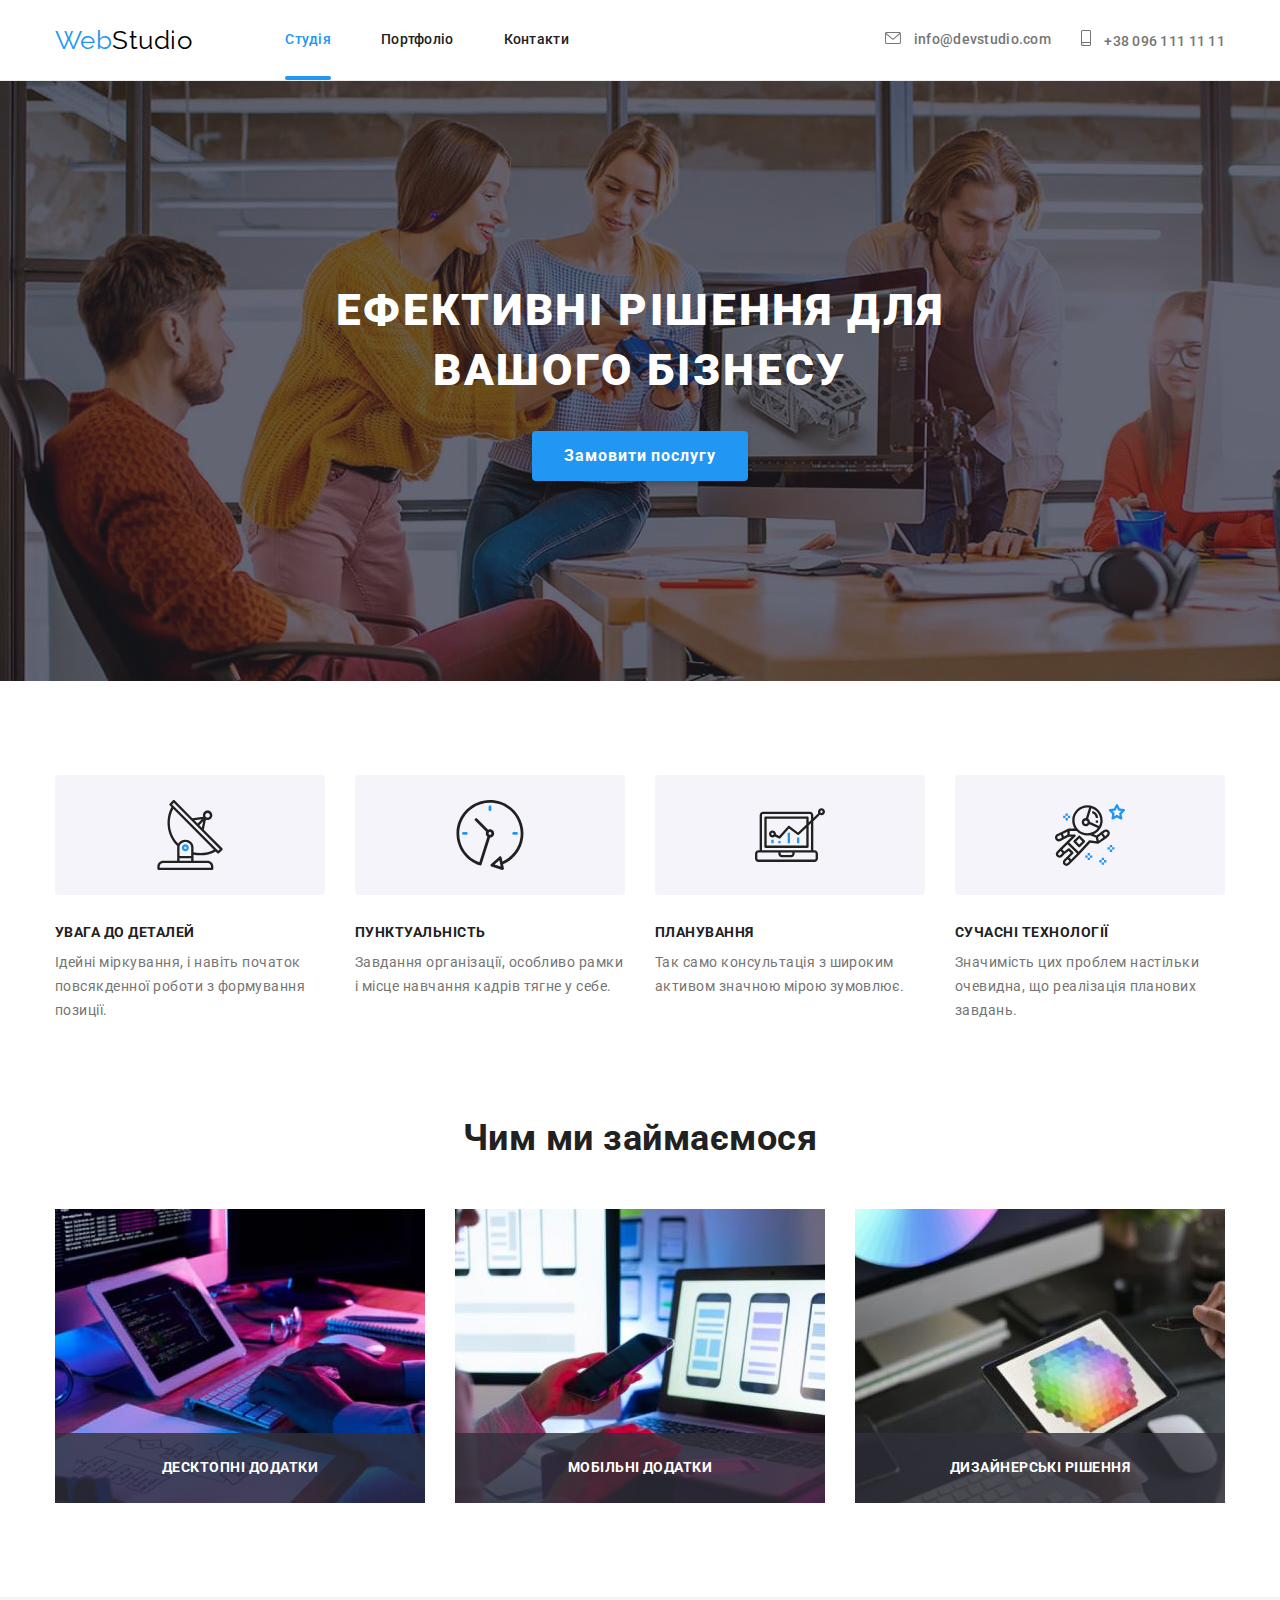
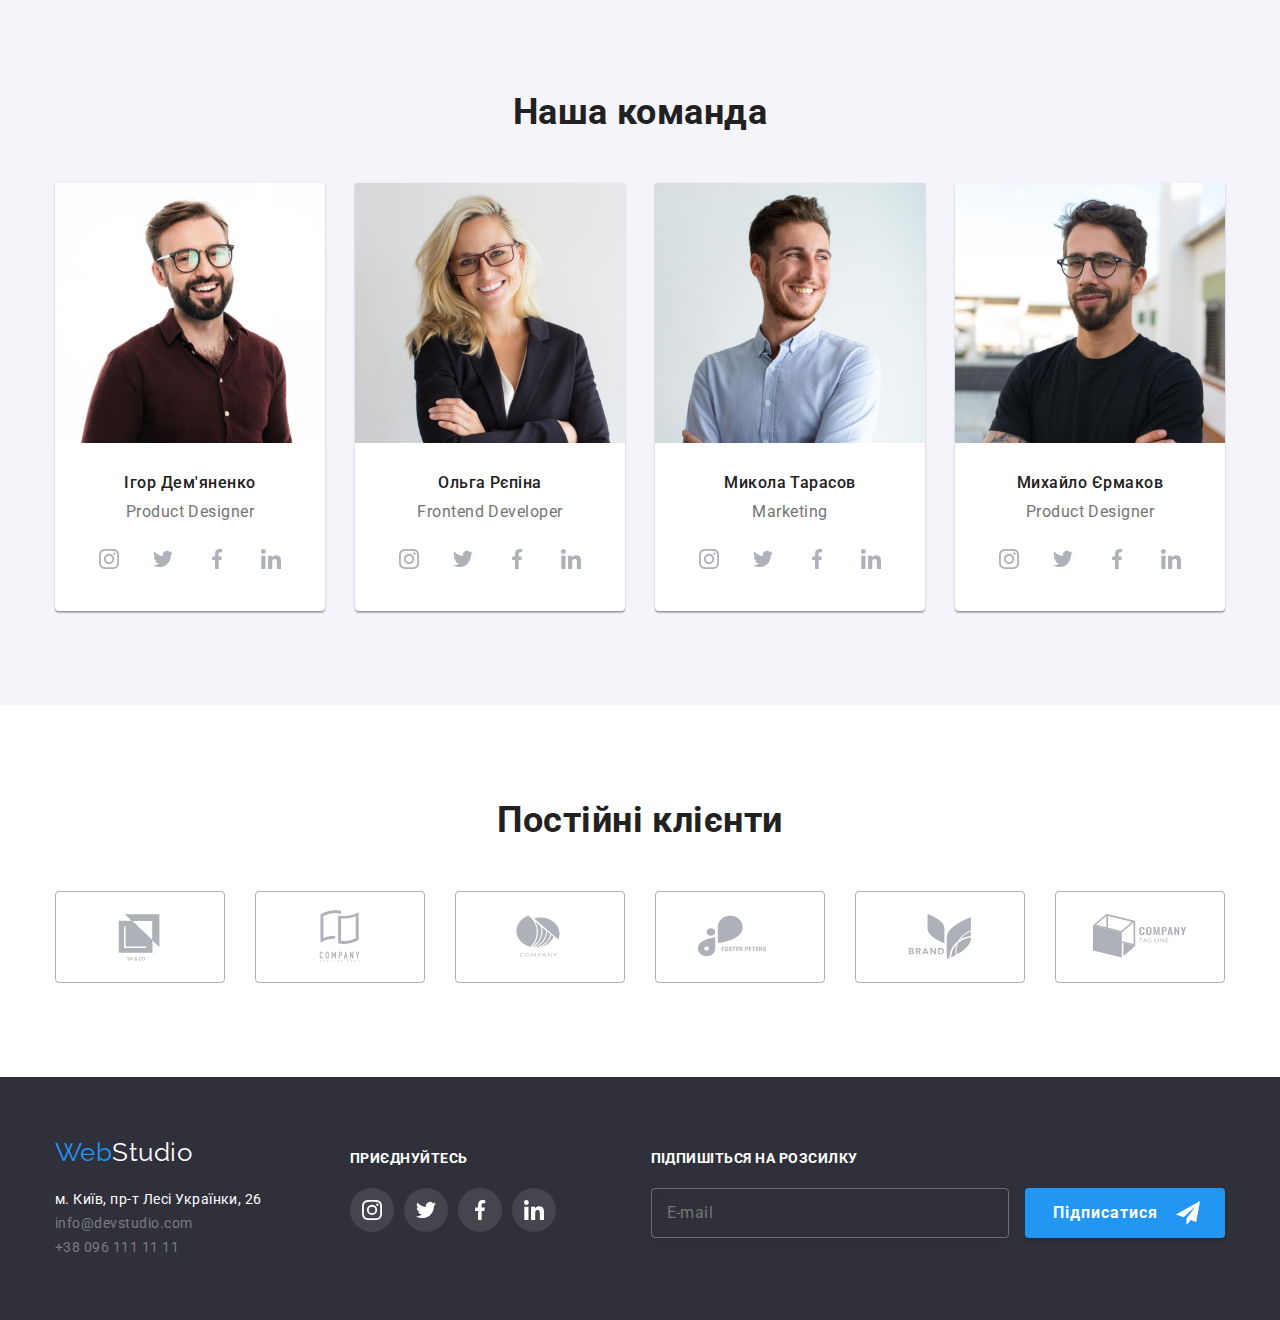
==== commit 46372c20: "Ended_footer_scss" ====
--- a/index.html
+++ b/index.html
@@ -401,12 +401,12 @@
             <div class="subscribe">
                 <b class="subtitle subscribe__subtitle">Підпишіться на розсилку</b>
 
-                <form class="form">
-                    <div class="subscribe-form-field">
-
-                        <input type="email" class="form-input" name="mail" id="mail" placeholder=" "
+                <form class="subscribe-form">
+                    <div class="subscribe-form__field">
+
+                        <input type="email" class="subscribe-form__input" name="mail" id="mail" placeholder=" "
                             autocomplete="off" />
-                        <label for="mail" class="form-label">E-mail</label>
+                        <label for="mail" class="subscribe-form__label">E-mail</label>
 
                         <button type="submit" class="button-submit">
                             <svg class="button-submit__icon" width="24" height="24">
--- a/css/main.min.css
+++ b/css/main.min.css
@@ -1 +1 @@
-p,h1,h2,h3,h4,h5,h6{margin:0}img{display:block}button{cursor:pointer}a,li{text-decoration:none}ul,ol{padding:0;margin:0;list-style:none}body{color:var(--primary-color);font-family:"Roboto",sans-serif;letter-spacing:.03em}:root{--primary-color: #757575;--title-and-btn-color: #212121;--secondary-bgd-color: #f5f4fa;--footer-bgd-color: #2f303a;--accent-color: #2196f3;--hero-btn-accent-color: #188ce8;--primary-white-color: #ffffff;--footer-contacts-color: #ffffff60;--primary-black-color: #000000;--button-bgd-color: #f5f4fa;--networks-icon-color: #afb1b8;--border-color: #eeeeee;--footer-networks-bgd-color: rgba(255, 255, 255, 0.1);--accent-portfolio-bg-color: rgba(33, 150, 243, 0.9);--placeholder-color: rgba(117, 117, 117, 0.5);--color-header-border: #ececec;--color-bgd-hero: #c4c4c4}.visually-hidden{position:absolute;width:1px;height:1px;margin:-1px;border:0;padding:0;white-space:nowrap;overflow:hidden}.container{width:1200px;padding-left:15px;padding-right:15px;padding-top:94px;padding-bottom:94px;margin:0 auto}.button-submit,.button-secondary,.button-primary,.button-hero{display:inline-block;border-radius:4px;min-width:73px;border-width:0;color:var(--primary-white-color);background-color:var(--accent-color);-webkit-transition:background-color 250ms cubic-bezier(0.4, 0, 0.2, 1);transition:background-color 250ms cubic-bezier(0.4, 0, 0.2, 1);font-family:inherit;font-weight:500;font-size:16px;line-height:1.62;letter-spacing:.03em}.button-hero{padding-top:10px;padding-right:32px;padding-bottom:10px;padding-left:32px;-webkit-box-shadow:0px 4px 4px rgba(0,0,0,.15);box-shadow:0px 4px 4px rgba(0,0,0,.15);font-weight:700;line-height:1.88;letter-spacing:.06em}.button-hero:hover,.button-hero:focus{background-color:var(--hero-btn-accent-color)}.button-primary{padding-top:6px;padding-right:22px;padding-bottom:6px;padding-left:22px;color:var(--primary-white-color);background-color:var(--accent-color);-webkit-box-shadow:0px 3px 1px rgba(0,0,0,.1),0px 1px 2px rgba(0,0,0,.08),0px 2px 2px rgba(0,0,0,.12);box-shadow:0px 3px 1px rgba(0,0,0,.1),0px 1px 2px rgba(0,0,0,.08),0px 2px 2px rgba(0,0,0,.12)}.button-secondary{padding-top:6px;padding-right:22px;padding-bottom:6px;padding-left:22px;color:var(--title-and-btn-color);background-color:var(--button-bgd-color);-webkit-transition:color 250ms cubic-bezier(0.4, 0, 0.2, 1),background-color 250ms cubic-bezier(0.4, 0, 0.2, 1),-webkit-box-shadow 250ms cubic-bezier(0.4, 0, 0.2, 1);transition:color 250ms cubic-bezier(0.4, 0, 0.2, 1),background-color 250ms cubic-bezier(0.4, 0, 0.2, 1),-webkit-box-shadow 250ms cubic-bezier(0.4, 0, 0.2, 1);transition:color 250ms cubic-bezier(0.4, 0, 0.2, 1),box-shadow 250ms cubic-bezier(0.4, 0, 0.2, 1),background-color 250ms cubic-bezier(0.4, 0, 0.2, 1);transition:color 250ms cubic-bezier(0.4, 0, 0.2, 1),box-shadow 250ms cubic-bezier(0.4, 0, 0.2, 1),background-color 250ms cubic-bezier(0.4, 0, 0.2, 1),-webkit-box-shadow 250ms cubic-bezier(0.4, 0, 0.2, 1)}.button-secondary:hover,.button-secondary:focus{color:var(--primary-white-color);background-color:var(--accent-color);-webkit-box-shadow:0px 3px 1px rgba(0,0,0,.1),0px 1px 2px rgba(0,0,0,.08),0px 2px 2px rgba(0,0,0,.12);box-shadow:0px 3px 1px rgba(0,0,0,.1),0px 1px 2px rgba(0,0,0,.08),0px 2px 2px rgba(0,0,0,.12)}.button-submit{position:relative;padding-top:10px;padding-right:0px;padding-bottom:10px;padding-left:28px;min-width:200px;text-align:left;-webkit-box-shadow:0px 4px 4px rgba(0,0,0,.15);box-shadow:0px 4px 4px rgba(0,0,0,.15);font-weight:700;line-height:1.88;letter-spacing:.06em}.button-submit:hover,.button-submit:focus{background-color:var(--hero-btn-accent-color)}.button-submit__icon{position:absolute;right:13px;bottom:50%;-webkit-transform:translate(-50%, 50%);transform:translate(-50%, 50%);fill:currentColor}.hero__title{color:var(--primary-white-color);font-weight:900;font-size:44px;line-height:1.36;letter-spacing:.06em;text-transform:uppercase}.section__title{color:var(--title-and-btn-color);font-size:36px;line-height:1.17;text-align:center}.section__title--indent{margin-bottom:50px}.subtitle{color:var(--title-and-btn-color);font-size:14px;line-height:1.14;text-transform:uppercase}.employee-name-title{color:var(--title-and-btn-color);font-weight:500;font-size:16px;line-height:1.19;text-align:center}.employee-name-title--indent{margin-top:30px;margin-bottom:10px}.page-header{border-bottom-width:1px;border-bottom-style:solid;border-bottom-color:var(--color-header-border);background-color:var(--primary-white-color)}.page-header__container{display:-webkit-box;display:-ms-flexbox;display:flex;-webkit-box-align:center;-ms-flex-align:center;align-items:center;padding-top:0;padding-bottom:0}.logo{font-family:"Raleway",sans-serif;font-size:26px;line-height:1.19}.page-footer__logo{display:inline-block;margin-bottom:20px}.page-header__logo{margin-right:93px}.logo--headercolor{color:var(--primary-black-color)}.logo--footercolor{color:var(--primary-white-color)}.logo--partcolor{color:var(--accent-color)}.site-nav{position:relative;display:-webkit-box;display:-ms-flexbox;display:flex}.site-nav__item{position:relative}.site-nav__item:not(:last-child){margin-right:50px}.site-nav__link{display:block;padding-top:32px;padding-bottom:32px;-webkit-transition:color 250ms cubic-bezier(0.4, 0, 0.2, 1);transition:color 250ms cubic-bezier(0.4, 0, 0.2, 1);color:var(--title-and-btn-color);font-weight:500;font-size:14px;line-height:1.14;letter-spacing:.02em}.site-nav__link:hover{color:var(--accent-color)}.current{color:var(--accent-color)}.current::after{position:absolute;left:0px;bottom:0px;display:block;content:"";width:100%;height:4px;background-color:var(--accent-color);border-radius:2px}.contacts{display:-webkit-box;display:-ms-flexbox;display:flex;margin-left:auto}.contacts__item:not(:last-child){margin-right:30px}.contacts__link{padding-top:20px;padding-bottom:20px;color:var(--primary-color);-webkit-transition:color 250ms cubic-bezier(0.4, 0, 0.2, 1);transition:color 250ms cubic-bezier(0.4, 0, 0.2, 1);font-weight:500;font-size:14px;line-height:1.14;letter-spacing:.02em}.contacts__link:hover,.contacts__link:focus{color:var(--accent-color)}.contacts__item--icon{display:-webkit-inline-box;display:-ms-inline-flexbox;display:inline-flex;margin-right:10px;fill:currentColor}.hero{height:600px;max-width:1600px;margin-left:auto;margin-right:auto;background-image:-webkit-gradient(linear, left top, right top, from(rgba(47, 48, 58, 0.4)), to(rgba(47, 48, 58, 0.4))),url("../images/background-hero-min.jpg");background-image:linear-gradient(to right, rgba(47, 48, 58, 0.4), rgba(47, 48, 58, 0.4)),url("../images/background-hero-min.jpg");background-color:var(--color-bgd-hero);text-align:center}.hero__container{padding-top:0;padding-bottom:0}.hero__title--indent{margin-bottom:30px;padding-top:200px}.features__list{display:-webkit-box;display:-ms-flexbox;display:flex;-webkit-box-pack:justify;-ms-flex-pack:justify;justify-content:space-between}.features__item:not(:last-child){margin-right:30px}.features__icon{width:270px;height:120px;display:-webkit-box;display:-ms-flexbox;display:flex;-webkit-box-pack:center;-ms-flex-pack:center;justify-content:center;-webkit-box-align:center;-ms-flex-align:center;align-items:center;background-color:var(--button-bgd-color);border-radius:4px;color:var(--title-and-btn-color)}.features__icon--indent{margin-bottom:30px}.features__picture{fill:currentColor}.features__subtitle--indent{margin-bottom:10px}.features__text{margin-top:0;margin-bottom:0;width:270px;font-size:14px;line-height:1.71}.projects__container{padding-top:0}.projects__list{display:-webkit-box;display:-ms-flexbox;display:flex;-webkit-box-pack:justify;-ms-flex-pack:justify;justify-content:space-between}.projects__item{position:relative}.projects__subtitle{position:absolute;bottom:0;right:0;width:100%;height:70px;display:-webkit-box;display:-ms-flexbox;display:flex;margin-bottom:0;-webkit-box-pack:center;-ms-flex-pack:center;justify-content:center;-webkit-box-align:center;-ms-flex-align:center;align-items:center;color:var(--primary-white-color);background-color:rgba(47,48,58,.8)}.team{background-color:var(--secondary-bgd-color)}.team__list{display:-webkit-box;display:-ms-flexbox;display:flex;-webkit-box-pack:justify;-ms-flex-pack:justify;justify-content:space-between}.team__item{background-color:var(--primary-white-color);-webkit-box-shadow:0px 1px 3px rgba(0,0,0,.12),0px 1px 1px rgba(0,0,0,.14),0px 2px 1px rgba(0,0,0,.2);box-shadow:0px 1px 3px rgba(0,0,0,.12),0px 1px 1px rgba(0,0,0,.14),0px 2px 1px rgba(0,0,0,.2);border-radius:0px 0px 4px 4px}.team__text{font-size:16px;line-height:1.19;text-align:center}.team__text--indent{margin-top:0;margin-bottom:16px}.team-sociallink__item{display:grid;grid-template-columns:repeat(4, 1fr);-webkit-column-gap:10px;-moz-column-gap:10px;column-gap:10px;place-items:center}.team-sociallink__item--indent{margin-left:32px;margin-right:32px;margin-bottom:30px}.team-sociallink__icon{-webkit-transition:color 250ms cubic-bezier(0.4, 0, 0.2, 1),background-color 250ms cubic-bezier(0.4, 0, 0.2, 1);transition:color 250ms cubic-bezier(0.4, 0, 0.2, 1),background-color 250ms cubic-bezier(0.4, 0, 0.2, 1);width:44px;height:44px;display:-webkit-box;display:-ms-flexbox;display:flex;-webkit-box-pack:center;-ms-flex-pack:center;justify-content:center;-webkit-box-align:center;-ms-flex-align:center;align-items:center;fill:currentColor;background-color:var(--primary-white-color);color:var(--networks-icon-color);border-radius:50%}.team-sociallink__icon:hover,.team-sociallink__icon:focus{background-color:var(--accent-color);color:var(--primary-white-color)}.clients__list{display:grid;grid-template-columns:repeat(6, 170px);-webkit-column-gap:30px;-moz-column-gap:30px;column-gap:30px}.clients__link{-webkit-transition:color 250ms cubic-bezier(0.4, 0, 0.2, 1),border-color 250ms cubic-bezier(0.4, 0, 0.2, 1);transition:color 250ms cubic-bezier(0.4, 0, 0.2, 1),border-color 250ms cubic-bezier(0.4, 0, 0.2, 1);display:-webkit-box;display:-ms-flexbox;display:flex;height:92px;-webkit-box-pack:center;-ms-flex-pack:center;justify-content:center;-webkit-box-align:center;-ms-flex-align:center;align-items:center;color:var(--networks-icon-color);border:1px solid var(--networks-icon-color);border-radius:4px}.clients__link:hover,.clients__link:focus{color:var(--accent-color);border-color:var(--accent-color)}.clients__icon{fill:currentColor}.page-footer{background-color:var(--footer-bgd-color)}.page-footer__container{padding-top:60px;padding-bottom:60px;display:-webkit-box;display:-ms-flexbox;display:flex}.page-footer__contacts:not(:last-child){margin-bottom:9px}.page-footer__contacts{font-size:14px;line-height:1.71;font-style:normal}.footer-address{color:var(--primary-white-color)}.footer-mail{color:var(--footer-contacts-color);-webkit-transition:color 250ms cubic-bezier(0.4, 0, 0.2, 1);transition:color 250ms cubic-bezier(0.4, 0, 0.2, 1)}.footer-mail:hover,.footer-mail:focus{color:var(--accent-color)}.networks{padding-top:12px;margin-left:88px}.networks__subtitle{color:var(--primary-white-color)}.networks__list{display:grid;grid-template-columns:repeat(4, 1fr);-webkit-column-gap:10px;-moz-column-gap:10px;column-gap:10px;place-items:center;margin-top:20px}.teamicon-instagram-min{display:block;width:44px;height:44px;-webkit-box-pack:center;-ms-flex-pack:center;justify-content:center;-webkit-box-align:center;-ms-flex-align:center;align-items:center;-webkit-transition:background-color 250ms cubic-bezier(0.4, 0, 0.2, 1);transition:background-color 250ms cubic-bezier(0.4, 0, 0.2, 1);background-color:var(--footer-networks-bgd-color);background-image:url("../../images/sociallinks/instagram-min.svg");background-size:20px;background-repeat:no-repeat;background-position:50% 50%;border-radius:50%;fill:currentColor}.teamicon-instagram-min:hover,.teamicon-instagram-min:focus{background-color:var(--accent-color)}.teamicon-twitter-min{display:block;width:44px;height:44px;-webkit-box-pack:center;-ms-flex-pack:center;justify-content:center;-webkit-box-align:center;-ms-flex-align:center;align-items:center;-webkit-transition:background-color 250ms cubic-bezier(0.4, 0, 0.2, 1);transition:background-color 250ms cubic-bezier(0.4, 0, 0.2, 1);background-color:var(--footer-networks-bgd-color);background-image:url("../../images/sociallinks/twitter-min.svg");background-size:20px;background-repeat:no-repeat;background-position:50% 50%;border-radius:50%;fill:currentColor}.teamicon-twitter-min:hover,.teamicon-twitter-min:focus{background-color:var(--accent-color)}.teamicon-facebook-min{display:block;width:44px;height:44px;-webkit-box-pack:center;-ms-flex-pack:center;justify-content:center;-webkit-box-align:center;-ms-flex-align:center;align-items:center;-webkit-transition:background-color 250ms cubic-bezier(0.4, 0, 0.2, 1);transition:background-color 250ms cubic-bezier(0.4, 0, 0.2, 1);background-color:var(--footer-networks-bgd-color);background-image:url("../../images/sociallinks/facebook-min.svg");background-size:20px;background-repeat:no-repeat;background-position:50% 50%;border-radius:50%;fill:currentColor}.teamicon-facebook-min:hover,.teamicon-facebook-min:focus{background-color:var(--accent-color)}.teamicon-linkedin-min{display:block;width:44px;height:44px;-webkit-box-pack:center;-ms-flex-pack:center;justify-content:center;-webkit-box-align:center;-ms-flex-align:center;align-items:center;-webkit-transition:background-color 250ms cubic-bezier(0.4, 0, 0.2, 1);transition:background-color 250ms cubic-bezier(0.4, 0, 0.2, 1);background-color:var(--footer-networks-bgd-color);background-image:url("../../images/sociallinks/linkedin-min.svg");background-size:20px;background-repeat:no-repeat;background-position:50% 50%;border-radius:50%;fill:currentColor}.teamicon-linkedin-min:hover,.teamicon-linkedin-min:focus{background-color:var(--accent-color)}/*# sourceMappingURL=main.min.css.map */+p,h1,h2,h3,h4,h5,h6{margin:0}img{display:block}button{cursor:pointer}a,li{text-decoration:none}ul,ol{padding:0;margin:0;list-style:none}body{color:var(--primary-color);font-family:"Roboto",sans-serif;letter-spacing:.03em}:root{--primary-color: #757575;--title-and-btn-color: #212121;--secondary-bgd-color: #f5f4fa;--footer-bgd-color: #2f303a;--accent-color: #2196f3;--hero-btn-accent-color: #188ce8;--primary-white-color: #ffffff;--footer-contacts-color: #ffffff60;--primary-black-color: #000000;--button-bgd-color: #f5f4fa;--networks-icon-color: #afb1b8;--border-color: #eeeeee;--footer-networks-bgd-color: rgba(255, 255, 255, 0.1);--accent-portfolio-bg-color: rgba(33, 150, 243, 0.9);--placeholder-color: rgba(117, 117, 117, 0.5);--color-header-border: #ececec;--color-bgd-hero: #c4c4c4;--color-footer-form: rgba(255, 255, 255, 0.6);--color-footer-border-form: rgba(255, 255, 255, 0.3)}.visually-hidden{position:absolute;width:1px;height:1px;margin:-1px;border:0;padding:0;white-space:nowrap;overflow:hidden}.container{width:1200px;padding-left:15px;padding-right:15px;padding-top:94px;padding-bottom:94px;margin:0 auto}.button-submit,.button-secondary,.button-primary,.button-hero{display:inline-block;border-radius:4px;min-width:73px;border-width:0;color:var(--primary-white-color);background-color:var(--accent-color);-webkit-transition:background-color 250ms cubic-bezier(0.4, 0, 0.2, 1);transition:background-color 250ms cubic-bezier(0.4, 0, 0.2, 1);font-family:inherit;font-weight:500;font-size:16px;line-height:1.62;letter-spacing:.03em}.button-hero{padding-top:10px;padding-right:32px;padding-bottom:10px;padding-left:32px;-webkit-box-shadow:0px 4px 4px rgba(0,0,0,.15);box-shadow:0px 4px 4px rgba(0,0,0,.15);font-weight:700;line-height:1.88;letter-spacing:.06em}.button-hero:hover,.button-hero:focus{background-color:var(--hero-btn-accent-color)}.button-primary{padding-top:6px;padding-right:22px;padding-bottom:6px;padding-left:22px;color:var(--primary-white-color);background-color:var(--accent-color);-webkit-box-shadow:0px 3px 1px rgba(0,0,0,.1),0px 1px 2px rgba(0,0,0,.08),0px 2px 2px rgba(0,0,0,.12);box-shadow:0px 3px 1px rgba(0,0,0,.1),0px 1px 2px rgba(0,0,0,.08),0px 2px 2px rgba(0,0,0,.12)}.button-secondary{padding-top:6px;padding-right:22px;padding-bottom:6px;padding-left:22px;color:var(--title-and-btn-color);background-color:var(--button-bgd-color);-webkit-transition:color 250ms cubic-bezier(0.4, 0, 0.2, 1),background-color 250ms cubic-bezier(0.4, 0, 0.2, 1),-webkit-box-shadow 250ms cubic-bezier(0.4, 0, 0.2, 1);transition:color 250ms cubic-bezier(0.4, 0, 0.2, 1),background-color 250ms cubic-bezier(0.4, 0, 0.2, 1),-webkit-box-shadow 250ms cubic-bezier(0.4, 0, 0.2, 1);transition:color 250ms cubic-bezier(0.4, 0, 0.2, 1),box-shadow 250ms cubic-bezier(0.4, 0, 0.2, 1),background-color 250ms cubic-bezier(0.4, 0, 0.2, 1);transition:color 250ms cubic-bezier(0.4, 0, 0.2, 1),box-shadow 250ms cubic-bezier(0.4, 0, 0.2, 1),background-color 250ms cubic-bezier(0.4, 0, 0.2, 1),-webkit-box-shadow 250ms cubic-bezier(0.4, 0, 0.2, 1)}.button-secondary:hover,.button-secondary:focus{color:var(--primary-white-color);background-color:var(--accent-color);-webkit-box-shadow:0px 3px 1px rgba(0,0,0,.1),0px 1px 2px rgba(0,0,0,.08),0px 2px 2px rgba(0,0,0,.12);box-shadow:0px 3px 1px rgba(0,0,0,.1),0px 1px 2px rgba(0,0,0,.08),0px 2px 2px rgba(0,0,0,.12)}.button-submit{position:relative;padding-top:10px;padding-right:0px;padding-bottom:10px;padding-left:28px;min-width:200px;text-align:left;-webkit-box-shadow:0px 4px 4px rgba(0,0,0,.15);box-shadow:0px 4px 4px rgba(0,0,0,.15);font-weight:700;line-height:1.88;letter-spacing:.06em}.button-submit:hover,.button-submit:focus{background-color:var(--hero-btn-accent-color)}.button-submit__icon{position:absolute;right:13px;bottom:50%;-webkit-transform:translate(-50%, 50%);transform:translate(-50%, 50%);fill:currentColor}.hero__title{color:var(--primary-white-color);font-weight:900;font-size:44px;line-height:1.36;letter-spacing:.06em;text-transform:uppercase}.section__title{color:var(--title-and-btn-color);font-size:36px;line-height:1.17;text-align:center}.section__title--indent{margin-bottom:50px}.subtitle{color:var(--title-and-btn-color);font-size:14px;line-height:1.14;text-transform:uppercase}.employee-name-title{color:var(--title-and-btn-color);font-weight:500;font-size:16px;line-height:1.19;text-align:center}.employee-name-title--indent{margin-top:30px;margin-bottom:10px}.page-header{border-bottom-width:1px;border-bottom-style:solid;border-bottom-color:var(--color-header-border);background-color:var(--primary-white-color)}.page-header__container{display:-webkit-box;display:-ms-flexbox;display:flex;-webkit-box-align:center;-ms-flex-align:center;align-items:center;padding-top:0;padding-bottom:0}.logo{font-family:"Raleway",sans-serif;font-size:26px;line-height:1.19}.page-footer__logo{display:inline-block;margin-bottom:20px}.page-header__logo{margin-right:93px}.logo--headercolor{color:var(--primary-black-color)}.logo--footercolor{color:var(--primary-white-color)}.logo--partcolor{color:var(--accent-color)}.site-nav{position:relative;display:-webkit-box;display:-ms-flexbox;display:flex}.site-nav__item{position:relative}.site-nav__item:not(:last-child){margin-right:50px}.site-nav__link{display:block;padding-top:32px;padding-bottom:32px;-webkit-transition:color 250ms cubic-bezier(0.4, 0, 0.2, 1);transition:color 250ms cubic-bezier(0.4, 0, 0.2, 1);color:var(--title-and-btn-color);font-weight:500;font-size:14px;line-height:1.14;letter-spacing:.02em}.site-nav__link:hover{color:var(--accent-color)}.current{color:var(--accent-color)}.current::after{position:absolute;left:0px;bottom:0px;display:block;content:"";width:100%;height:4px;background-color:var(--accent-color);border-radius:2px}.contacts{display:-webkit-box;display:-ms-flexbox;display:flex;margin-left:auto}.contacts__item:not(:last-child){margin-right:30px}.contacts__link{padding-top:20px;padding-bottom:20px;color:var(--primary-color);-webkit-transition:color 250ms cubic-bezier(0.4, 0, 0.2, 1);transition:color 250ms cubic-bezier(0.4, 0, 0.2, 1);font-weight:500;font-size:14px;line-height:1.14;letter-spacing:.02em}.contacts__link:hover,.contacts__link:focus{color:var(--accent-color)}.contacts__item--icon{display:-webkit-inline-box;display:-ms-inline-flexbox;display:inline-flex;margin-right:10px;fill:currentColor}.hero{height:600px;max-width:1600px;margin-left:auto;margin-right:auto;background-image:-webkit-gradient(linear, left top, right top, from(rgba(47, 48, 58, 0.4)), to(rgba(47, 48, 58, 0.4))),url("../images/background-hero-min.jpg");background-image:linear-gradient(to right, rgba(47, 48, 58, 0.4), rgba(47, 48, 58, 0.4)),url("../images/background-hero-min.jpg");background-color:var(--color-bgd-hero);text-align:center}.hero__container{padding-top:0;padding-bottom:0}.hero__title--indent{margin-bottom:30px;padding-top:200px}.features__list{display:-webkit-box;display:-ms-flexbox;display:flex;-webkit-box-pack:justify;-ms-flex-pack:justify;justify-content:space-between}.features__item:not(:last-child){margin-right:30px}.features__icon{width:270px;height:120px;display:-webkit-box;display:-ms-flexbox;display:flex;-webkit-box-pack:center;-ms-flex-pack:center;justify-content:center;-webkit-box-align:center;-ms-flex-align:center;align-items:center;background-color:var(--button-bgd-color);border-radius:4px;color:var(--title-and-btn-color)}.features__icon--indent{margin-bottom:30px}.features__picture{fill:currentColor}.features__subtitle--indent{margin-bottom:10px}.features__text{margin-top:0;margin-bottom:0;width:270px;font-size:14px;line-height:1.71}.projects__container{padding-top:0}.projects__list{display:-webkit-box;display:-ms-flexbox;display:flex;-webkit-box-pack:justify;-ms-flex-pack:justify;justify-content:space-between}.projects__item{position:relative}.projects__subtitle{position:absolute;bottom:0;right:0;width:100%;height:70px;display:-webkit-box;display:-ms-flexbox;display:flex;margin-bottom:0;-webkit-box-pack:center;-ms-flex-pack:center;justify-content:center;-webkit-box-align:center;-ms-flex-align:center;align-items:center;color:var(--primary-white-color);background-color:rgba(47,48,58,.8)}.team{background-color:var(--secondary-bgd-color)}.team__list{display:-webkit-box;display:-ms-flexbox;display:flex;-webkit-box-pack:justify;-ms-flex-pack:justify;justify-content:space-between}.team__item{background-color:var(--primary-white-color);-webkit-box-shadow:0px 1px 3px rgba(0,0,0,.12),0px 1px 1px rgba(0,0,0,.14),0px 2px 1px rgba(0,0,0,.2);box-shadow:0px 1px 3px rgba(0,0,0,.12),0px 1px 1px rgba(0,0,0,.14),0px 2px 1px rgba(0,0,0,.2);border-radius:0px 0px 4px 4px}.team__text{font-size:16px;line-height:1.19;text-align:center}.team__text--indent{margin-top:0;margin-bottom:16px}.team-sociallink__item{display:grid;grid-template-columns:repeat(4, 1fr);-webkit-column-gap:10px;-moz-column-gap:10px;column-gap:10px;place-items:center}.team-sociallink__item--indent{margin-left:32px;margin-right:32px;margin-bottom:30px}.team-sociallink__icon{-webkit-transition:color 250ms cubic-bezier(0.4, 0, 0.2, 1),background-color 250ms cubic-bezier(0.4, 0, 0.2, 1);transition:color 250ms cubic-bezier(0.4, 0, 0.2, 1),background-color 250ms cubic-bezier(0.4, 0, 0.2, 1);width:44px;height:44px;display:-webkit-box;display:-ms-flexbox;display:flex;-webkit-box-pack:center;-ms-flex-pack:center;justify-content:center;-webkit-box-align:center;-ms-flex-align:center;align-items:center;fill:currentColor;background-color:var(--primary-white-color);color:var(--networks-icon-color);border-radius:50%}.team-sociallink__icon:hover,.team-sociallink__icon:focus{background-color:var(--accent-color);color:var(--primary-white-color)}.clients__list{display:grid;grid-template-columns:repeat(6, 170px);-webkit-column-gap:30px;-moz-column-gap:30px;column-gap:30px}.clients__link{-webkit-transition:color 250ms cubic-bezier(0.4, 0, 0.2, 1),border-color 250ms cubic-bezier(0.4, 0, 0.2, 1);transition:color 250ms cubic-bezier(0.4, 0, 0.2, 1),border-color 250ms cubic-bezier(0.4, 0, 0.2, 1);display:-webkit-box;display:-ms-flexbox;display:flex;height:92px;-webkit-box-pack:center;-ms-flex-pack:center;justify-content:center;-webkit-box-align:center;-ms-flex-align:center;align-items:center;color:var(--networks-icon-color);border:1px solid var(--networks-icon-color);border-radius:4px}.clients__link:hover,.clients__link:focus{color:var(--accent-color);border-color:var(--accent-color)}.clients__icon{fill:currentColor}.page-footer{background-color:var(--footer-bgd-color)}.page-footer__container{padding-top:60px;padding-bottom:60px;display:-webkit-box;display:-ms-flexbox;display:flex}.page-footer__contacts:not(:last-child){margin-bottom:9px}.page-footer__contacts{font-size:14px;line-height:1.71;font-style:normal}.footer-address{color:var(--primary-white-color)}.footer-mail{color:var(--footer-contacts-color);-webkit-transition:color 250ms cubic-bezier(0.4, 0, 0.2, 1);transition:color 250ms cubic-bezier(0.4, 0, 0.2, 1)}.footer-mail:hover,.footer-mail:focus{color:var(--accent-color)}.networks{padding-top:12px;margin-left:88px}.networks__subtitle{color:var(--primary-white-color)}.networks__list{display:grid;grid-template-columns:repeat(4, 1fr);-webkit-column-gap:10px;-moz-column-gap:10px;column-gap:10px;place-items:center;margin-top:20px}.teamicon-instagram-min{display:block;width:44px;height:44px;-webkit-box-pack:center;-ms-flex-pack:center;justify-content:center;-webkit-box-align:center;-ms-flex-align:center;align-items:center;-webkit-transition:background-color 250ms cubic-bezier(0.4, 0, 0.2, 1);transition:background-color 250ms cubic-bezier(0.4, 0, 0.2, 1);background-color:var(--footer-networks-bgd-color);background-image:url(".././images/sociallinks/instagram-min.svg");background-size:20px;background-repeat:no-repeat;background-position:50% 50%;border-radius:50%;fill:currentColor}.teamicon-instagram-min:hover,.teamicon-instagram-min:focus{background-color:var(--accent-color)}.teamicon-twitter-min{display:block;width:44px;height:44px;-webkit-box-pack:center;-ms-flex-pack:center;justify-content:center;-webkit-box-align:center;-ms-flex-align:center;align-items:center;-webkit-transition:background-color 250ms cubic-bezier(0.4, 0, 0.2, 1);transition:background-color 250ms cubic-bezier(0.4, 0, 0.2, 1);background-color:var(--footer-networks-bgd-color);background-image:url(".././images/sociallinks/twitter-min.svg");background-size:20px;background-repeat:no-repeat;background-position:50% 50%;border-radius:50%;fill:currentColor}.teamicon-twitter-min:hover,.teamicon-twitter-min:focus{background-color:var(--accent-color)}.teamicon-facebook-min{display:block;width:44px;height:44px;-webkit-box-pack:center;-ms-flex-pack:center;justify-content:center;-webkit-box-align:center;-ms-flex-align:center;align-items:center;-webkit-transition:background-color 250ms cubic-bezier(0.4, 0, 0.2, 1);transition:background-color 250ms cubic-bezier(0.4, 0, 0.2, 1);background-color:var(--footer-networks-bgd-color);background-image:url(".././images/sociallinks/facebook-min.svg");background-size:20px;background-repeat:no-repeat;background-position:50% 50%;border-radius:50%;fill:currentColor}.teamicon-facebook-min:hover,.teamicon-facebook-min:focus{background-color:var(--accent-color)}.teamicon-linkedin-min{display:block;width:44px;height:44px;-webkit-box-pack:center;-ms-flex-pack:center;justify-content:center;-webkit-box-align:center;-ms-flex-align:center;align-items:center;-webkit-transition:background-color 250ms cubic-bezier(0.4, 0, 0.2, 1);transition:background-color 250ms cubic-bezier(0.4, 0, 0.2, 1);background-color:var(--footer-networks-bgd-color);background-image:url(".././images/sociallinks/linkedin-min.svg");background-size:20px;background-repeat:no-repeat;background-position:50% 50%;border-radius:50%;fill:currentColor}.teamicon-linkedin-min:hover,.teamicon-linkedin-min:focus{background-color:var(--accent-color)}.subscribe{padding-top:12px;margin-left:auto}.subscribe__subtitle{color:var(--primary-white-color)}.subscribe-form__field{position:relative;margin-top:20px;display:inline-block}.subscribe-form__label{position:absolute;left:16px;top:50%;-webkit-transform:translate(0, -50%);transform:translate(0, -50%);-webkit-transition:color 250ms cubic-bezier(0.4, 0, 0.2, 1),-webkit-transform 250ms cubic-bezier(0.4, 0, 0.2, 1);transition:color 250ms cubic-bezier(0.4, 0, 0.2, 1),-webkit-transform 250ms cubic-bezier(0.4, 0, 0.2, 1);transition:transform 250ms cubic-bezier(0.4, 0, 0.2, 1),color 250ms cubic-bezier(0.4, 0, 0.2, 1);transition:transform 250ms cubic-bezier(0.4, 0, 0.2, 1),color 250ms cubic-bezier(0.4, 0, 0.2, 1),-webkit-transform 250ms cubic-bezier(0.4, 0, 0.2, 1)}.subscribe-form__input{height:50px;width:358px;margin-right:12px;padding-left:16px;color:var(--color-footer-form);outline:none;background-color:rgba(0,0,0,0);border:1px solid var(--color-footer-border-form);-webkit-filter:drop-shadow(0px 4px 4px rgba(0, 0, 0, 0.15));filter:drop-shadow(0px 4px 4px rgba(0, 0, 0, 0.15));border-radius:4px}.subscribe-form__input:focus{border-color:var(--accent-color)}.subscribe-form__input:not(:-moz-placeholder-shown)+.subscribe-form__label{color:var(--primary-white-color);transform:translate(-75px, -50%)}.subscribe-form__input:not(:-ms-input-placeholder)+.subscribe-form__label{color:var(--primary-white-color);transform:translate(-75px, -50%)}.subscribe-form__input:focus+.subscribe-form__label,.subscribe-form__input:not(:placeholder-shown)+.subscribe-form__label{color:var(--primary-white-color);-webkit-transform:translate(-75px, -50%);transform:translate(-75px, -50%)}/*# sourceMappingURL=main.min.css.map */